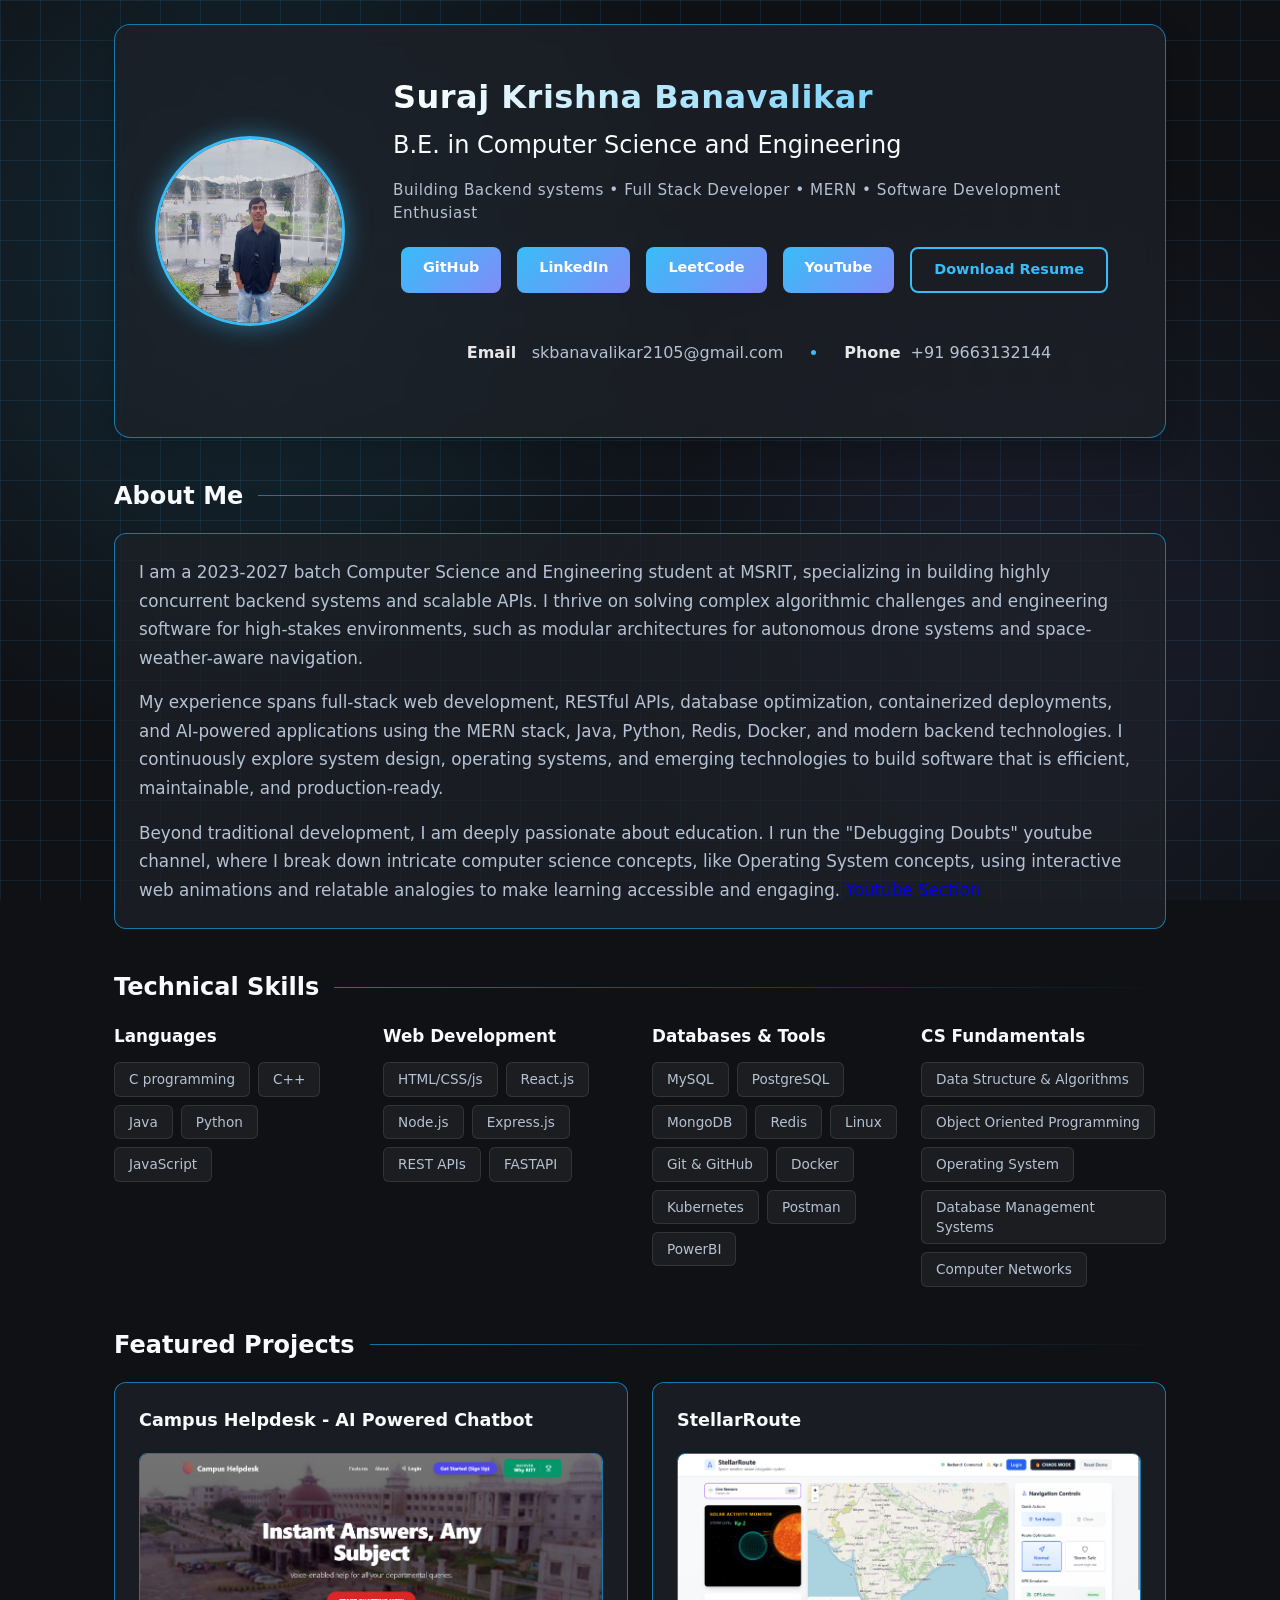
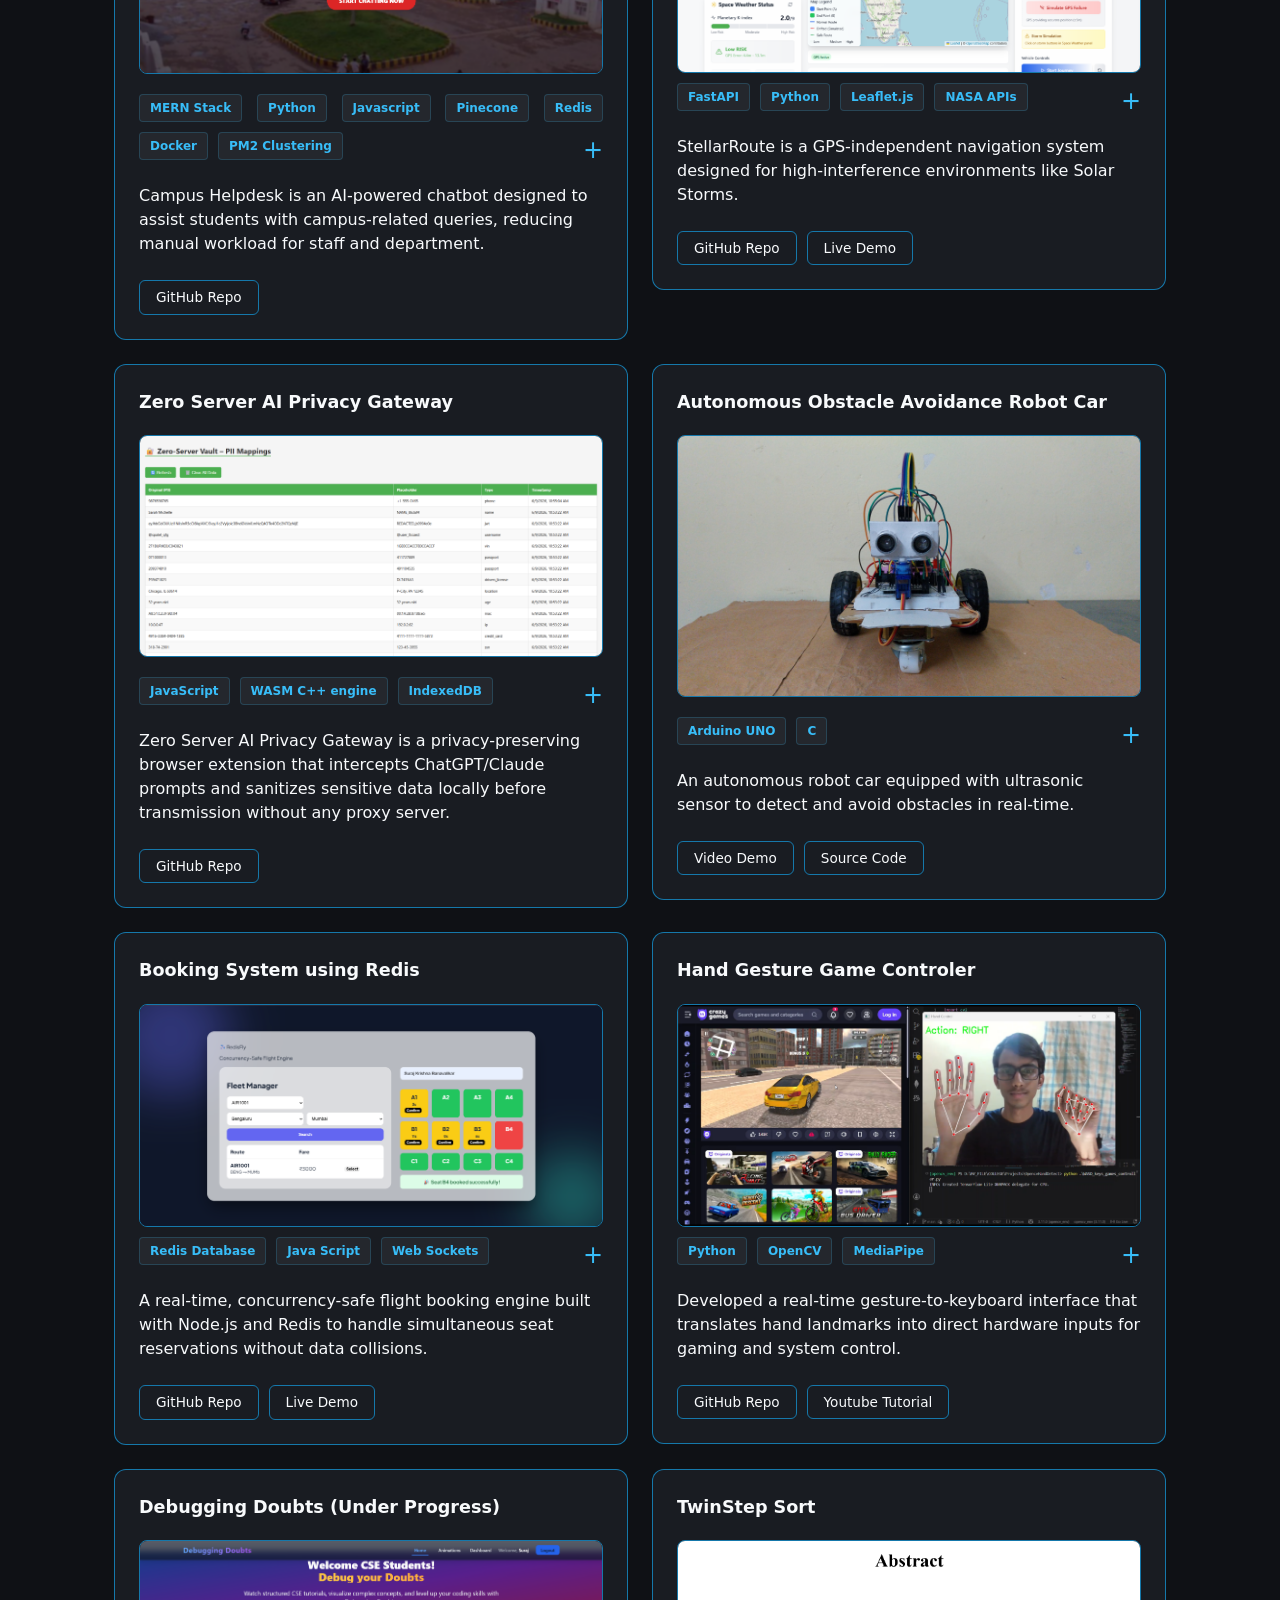
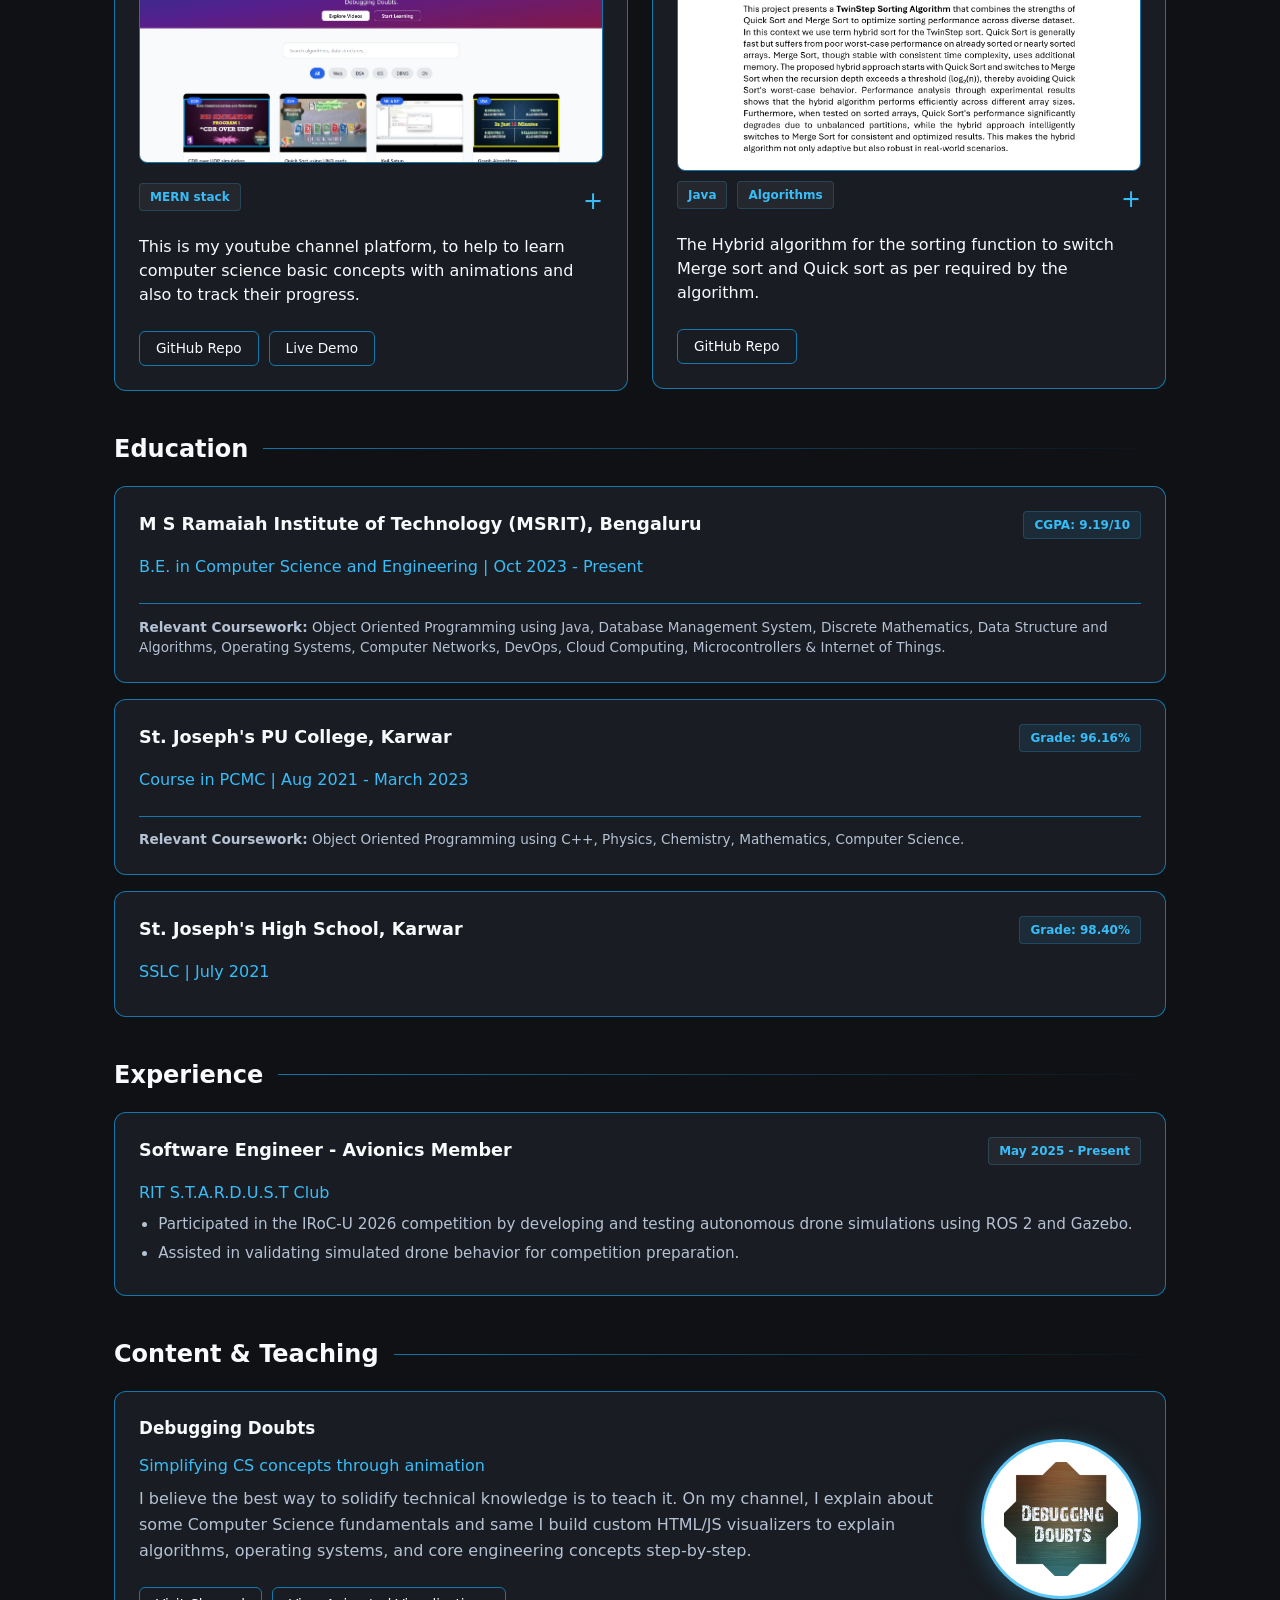
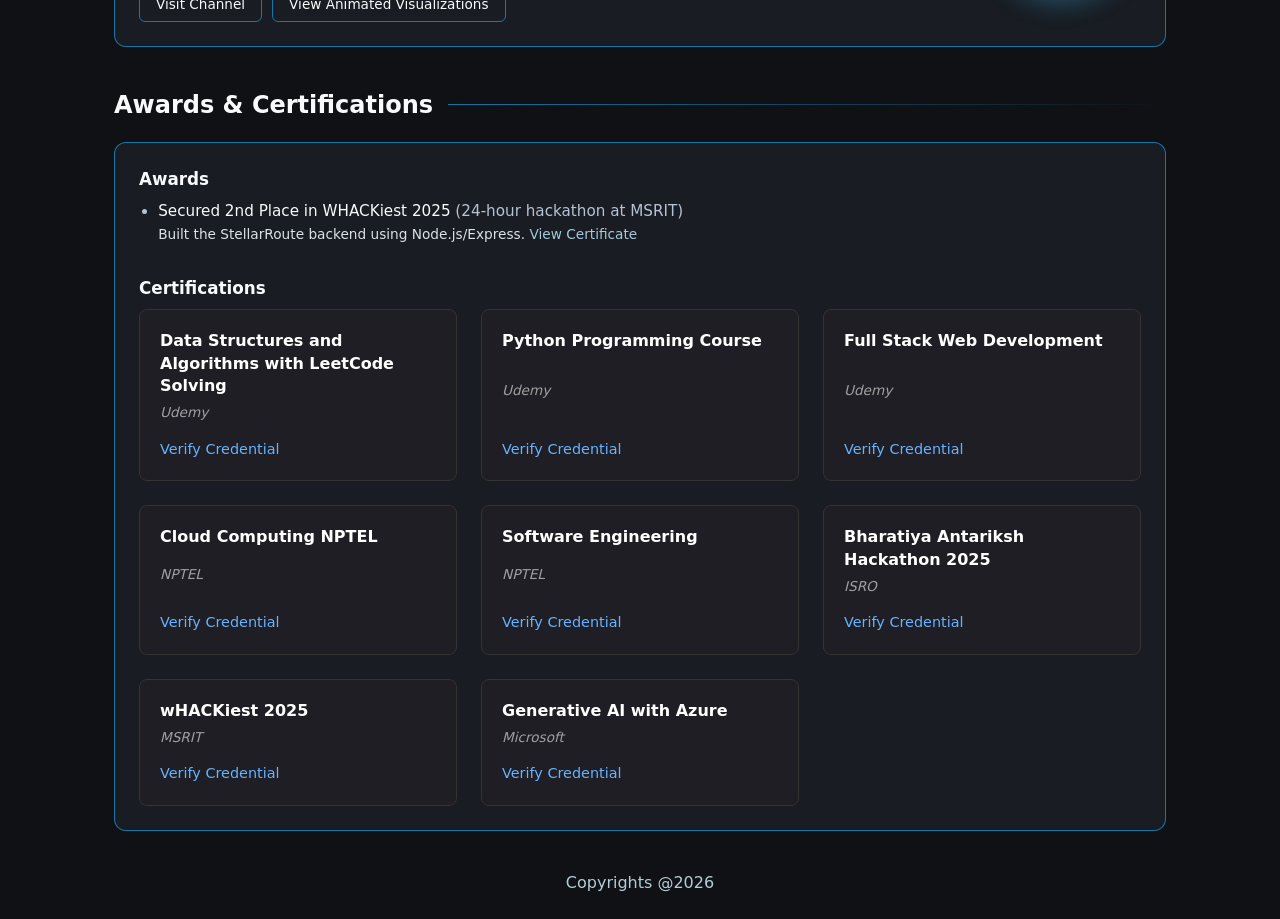
==== index.html @ ec9aad9f "updated links and resume" ====
<!DOCTYPE html>
<html lang="en">

<head>
    <meta charset="UTF-8">
    <meta name="viewport" content="width=device-width, initial-scale=1.0">
    <title> Suraj Krishna Banavalikar </title>

    <meta name="description"
        content="Portfolio of Suraj Krishna Banavalikar, a Full Stack Developer and CSE student specializing in backend systems, AI tools, and algorithmic challenges.">
    <meta name="author" content="Suraj Krishna Banavalikar">

    <meta property="og:type" content="website">
    <meta property="og:url" content="https://surajkb2005.github.io/Resume/">
    <meta property="og:title" content="Suraj Krishna Banavalikar | Software Engineer">
    <meta property="og:description"
        content="Building highly concurrent backend systems, AI-powered tools, and exploring space technology. Check out my projects.">
    <meta property="og:image" content="./public/assets/images/Profile.jpg">

    <meta property="twitter:card" content="summary_large_image">
    <meta property="twitter:title" content="Suraj K. Banavalikar | Software Engineer">
    <meta property="twitter:description"
        content="Building highly concurrent backend systems, AI-powered tools, and exploring space technology. Check out my projects.">
    <meta property="twitter:image" content="./public/assets/images/Profile.jpg">

    <link rel="stylesheet" href="./public/style.css">
</head>

<body>
    <header class="hero">
        <div class="hero-content">
            <div class="profile-container">
                <img src="./public/assets/images/Profile.jpg" alt="Profile Photo" class="profile-pic">
            </div>
            <div class="hero-text">
                <h1>Suraj Krishna Banavalikar</h1>
                <h2>B.E. in Computer Science and Engineering</h2>
                <p class="tagline">
                    Building Backend systems • Full Stack Developer • MERN • Software Development Enthusiast
                </p>
                <div class="social-links">
                    <a href="https://github.com/surajkb2005" target="_blank">GitHub</a>
                    <a href="https://linkedin.com/in/surajkb2005/" target="_blank">LinkedIn</a>
                    <a href="https://leetcode.com/u/surajkb2005/" target="_blank">LeetCode</a>
                    <a href="https://www.youtube.com/@DebuggingDoubts" target="_blank">YouTube</a>

                    <a href="./public/assets/Suraj_Krishna_Banavalikar_Resume.pdf"
                        download="Suraj_Krishna_Banavalikar_Resume.pdf"
                        style="background: transparent; border: 2px solid var(--accent-primary); color: var(--accent-primary);">
                        Download Resume
                    </a>
                </div>
                <br>
                <div class="contact-info">
                    <div class="contact-item">
                        <span class="contact-label">Email</span>
                        <a href="mailto:skbanavalikar2105@gmail.com">
                            skbanavalikar2105@gmail.com
                        </a>
                    </div>
                    <div class="contact-divider"></div>
                    <div class="contact-item">
                        <span class="contact-label">Phone</span>
                        <a href="tel:+919663132144">
                            +91 9663132144
                        </a>
                    </div>
                </div>
            </div>
        </div>
    </header>

    <main>
        <section class="about-section">
            <h3>About Me</h3>
            <div class="card" style="font-size: 1.05rem; color: var(--text-muted); line-height: 1.7;">
                <p style="margin-bottom: 1rem;">
                    I am a 2023-2027 batch Computer Science and Engineering student at MSRIT, specializing in building
                    highly concurrent backend systems and scalable APIs. I thrive on solving complex algorithmic
                    challenges and engineering software for high-stakes environments, such as modular architectures for
                    autonomous drone systems and space-weather-aware navigation.
                </p>
                <p style="margin-bottom: 1rem;">
                    My experience spans full-stack web development, RESTful APIs, database optimization, containerized
                    deployments, and AI-powered applications using the MERN stack, Java, Python, Redis, Docker, and
                    modern backend technologies. I continuously explore system design, operating systems, and emerging
                    technologies to build software that is efficient, maintainable, and production-ready.
                </p>
                <p>
                    Beyond traditional development, I am deeply passionate about education. I run the "Debugging Doubts"
                    youtube channel, where I break down intricate computer science concepts, like Operating System
                    concepts, using interactive web animations and relatable analogies to make learning accessible and
                    engaging.
                    <a href="#teaching-section-yt">Youtube Section</a>
                </p>
            </div>
        </section>
        <section class="skills-section">
            <h3>Technical Skills</h3>

            <div class="skills-grid">

                <div class="skill-category">
                    <h4>Languages</h4>
                    <div class="skill-group">
                        <span class="skill-box">C programming</span>
                        <span class="skill-box">C++</span>
                        <span class="skill-box">Java</span>
                        <span class="skill-box">Python</span>
                        <span class="skill-box">JavaScript</span>
                    </div>
                </div>

                <div class="skill-category">
                    <h4>Web Development</h4>
                    <div class="skill-group">
                        <span class="skill-box">HTML/CSS/js</span>
                        <span class="skill-box">React.js</span>
                        <span class="skill-box">Node.js</span>
                        <span class="skill-box">Express.js</span>
                        <span class="skill-box">REST APIs</span>
                        <span class="skill-box">FASTAPI</span>
                    </div>
                </div>

                <div class="skill-category">
                    <h4>Databases & Tools</h4>
                    <div class="skill-group">
                        <span class="skill-box">MySQL</span>
                        <span class="skill-box">PostgreSQL</span>
                        <span class="skill-box">MongoDB</span>
                        <span class="skill-box">Redis</span>
                        <span class="skill-box">Linux</span>
                        <span class="skill-box">Git & GitHub</span>
                        <span class="skill-box">Docker</span>
                        <span class="skill-box">Kubernetes</span>
                        <span class="skill-box">Postman</span>
                        <span class="skill-box">PowerBI</span>
                    </div>
                </div>

                <div class="skill-category">
                    <h4>CS Fundamentals</h4>
                    <div class="skill-group">
                        <span class="skill-box">Data Structure & Algorithms</span>
                        <span class="skill-box">Object Oriented Programming</span>
                        <span class="skill-box">Operating System</span>
                        <span class="skill-box">Database Management Systems</span>
                        <span class="skill-box">Computer Networks</span>
                    </div>
                </div>

            </div>
        </section>

        <section class="projects-section">
            <h3>Featured Projects</h3>

            <div class="card-grid">

                <article class="card project-card" onclick="toggleProject(this)">
                    <div class=" card-header">
                        <h4 class=" title">Campus Helpdesk - AI Powered Chatbot</h4>
                        <div class="image-slider">
                            <div class="slider-track">
                                <img src="./public/assets/images/Projects/CampusHelpdesk1.png"
                                    alt="Campus Helpdesk Project Screenshot 1">
                                <img src="./public/assets/images/Projects/CampusHelpdesk2.png"
                                    alt="Campus Helpdesk Project Screenshot 2">
                            </div>
                        </div>
                        <span class="badge">MERN Stack</span>
                        <span class="badge">Python</span>
                        <span class="badge">Javascript</span>
                        <span class="badge">Pinecone</span>
                        <span class="badge">Redis</span>
                        <span class="badge">Docker</span>
                        <span class="badge">PM2 Clustering</span>
                        <span class="expand-icon">+</span>
                    </div>
                    Campus Helpdesk is an AI-powered chatbot designed to assist students with campus-related queries,
                    reducing manual workload for staff and department.
                    <div class="project-details">
                        <ul class="bullet-list">
                            <li>Built an AI-powered query resolution system using vector search (Pinecone + hybrid BM25
                                re-ranking), reducing manual query handling by ~40% and improving response accuracy.
                            </li>
                            <li>Designed a distributed backend architecture using PM2 clustering (currently10 instances
                                or customizable instances) to enable horizontal scaling and load balancing across CPU
                                cores, supporting ~50-80 concurrent users with stable latency.</li>
                            <li>Optimized database performance using MongoDB connection pooling and multi-database
                                architecture, ensuring efficient handling of concurrent requests and reducing connection
                                overhead under load.</li>
                            <li>Built an asynchronous email queue system with batch processing (20 jobs/cycle) and retry
                                logic, decoupling email workflows from request handling to improve system responsiveness
                                under concurrency.
                            </li>
                            <li>Implemented rate limiting (up to 100 req/15 min per user) and API-level throttling to
                                prevent overload and ensure fair usage during peak traffic.
                            </li>
                        </ul>
                    </div>
                    <div class="card-actions">
                        <a href="./pages/campus_helpdesk.html" target="_blank" class="link-btn outline">
                            GitHub Repo</a>
                    </div>
                </article>

                <article class="card project-card" onclick="toggleProject(this)">
                    <div class="card-header">
                        <h4 class="title">StellarRoute</h4>
                        <div class="project-images">
                            <img src="./public/assets/images/Projects/StellarRoute.png"
                                alt="StellarRoute Project Screenshot">
                        </div>
                        <span class="badge">FastAPI</span>
                        <span class="badge">Python</span>
                        <span class="badge">Leaflet.js</span>
                        <span class="badge">NASA APIs</span>
                        <span class="expand-icon">+</span>
                    </div>
                    StellarRoute is a GPS-independent navigation system designed for high-interference environments like
                    Solar Storms.
                    <div class="project-details">
                        <ul class="bullet-list">
                            <li>Designed and implemented a GPS-denied navigation system using inertial navigation
                                (IMU-based dead reckoning).</li>
                            <li>Processed accelerometer and gyroscope data to estimate position in high-interference
                                environments, such as solar storms, to calculate position without satellite dependency.
                            </li>
                            <li>Integrated NASA's NOVA API for live kp index values and proposed future integration with
                                ISRO's Aditya-L1 real-time
                                telemetry.</li>
                        </ul>
                    </div>
                    <div class="card-actions">
                        <a href="https://github.com/varun99015/StellarRoute" target="_blank" class="link-btn outline">
                            GitHub Repo
                        </a>
                        <a href="https://stellar-route.me" target="_blank" class="link-btn outline">Live Demo</a>
                    </div>
                </article>

                <article class="card project-card" onclick="toggleProject(this)">
                    <div class="card-header">
                        <h4 class="title">Zero Server AI Privacy Gateway</h4>
                        <div class="image-slider">
                            <div class="slider-track">
                                <img src="./public/assets/images/Projects/ZeroServerAIPrivacyGateway1.png"
                                    alt="Zero Server AI Privacy Gateway Project Screenshot 1">
                                <img src="./public/assets/images/Projects/ZeroServerAIPrivacyGateway2.png"
                                    alt="Zero Server AI Privacy Gateway Project Screenshot 2">
                            </div>
                        </div>
                        <span class="badge">JavaScript</span>
                        <span class="badge">WASM C++ engine</span>
                        <span class="badge">IndexedDB</span>
                        <span class="expand-icon">+</span>
                    </div>
                    Zero Server AI Privacy Gateway is a privacy-preserving browser extension that intercepts
                    ChatGPT/Claude prompts and sanitizes sensitive data locally before transmission without any proxy
                    server.
                    <div class="project-details">
                        <ul class="bullet-list">
                            <li>Developed a privacy-preserving browser extension that intercepts ChatGPT/Claude prompts
                                and sanitizes sensitive data locally before transmission.</li>
                            <li>Built a multi-layer PII detection engine using C++ → WebAssembly, regex validation, and
                                heuristic analysis to detect 19+ categories of sensitive information.
                            </li>
                            <li>Implemented IndexedDB-based placeholder vault and automatic response restoration using
                                DOM MutationObserver, ensuring seamless user experience.</li>
                            <li>Achieved real-time processing with ~2.86 ms median latency and 92% detection accuracy
                                while maintaining a zero-server architecture.</li>
                        </ul>
                    </div>
                    <div class="card-actions">
                        <a href="https://github.com/varun99015/ZeroServerAIPrivacyGateway" target="_blank"
                            class="link-btn outline">
                            GitHub Repo
                        </a>
                    </div>
                </article>

                <article class="card project-card" onclick="toggleProject(this)">
                    <div class="card-header">
                        <h4 class="title">Autonomous Obstacle Avoidance Robot Car</h4>
                        <div class="image-slider">
                            <div class="slider-track">
                                <img src="./public/assets/images/Projects/ObstacleAvoidanceRobotCar1.jpg"
                                    alt="Autonomous Obstacle Avoidance Robot Car Project Screenshot 1">
                                <img src="./public/assets/images/Projects/ObstacleAvoidanceRobotCar2.jpg"
                                    alt="Autonomous Obstacle Avoidance Robot Car Project Screenshot 2">
                            </div>
                        </div>
                        <span class="badge">Arduino UNO</span>
                        <span class="badge">C</span>
                        <span class="expand-icon">+</span>
                    </div>
                    An autonomous robot car equipped with ultrasonic sensor to detect and avoid obstacles in real-time.
                    <div class="project-details">
                        <ul class="bullet-list">
                            <li>Built an embedded autonomous navigation system using real-time sensor feedback and
                                decision algorithms.</li>
                            <li>Implemented closed-loop control for obstacle avoidance with dynamic path planning
                                (turn, move, reverse).</li>
                            <li>Analyzed limitations such as sensor noise, drift, and scalability, proposing
                                system-level improvements.</li>
                        </ul>
                    </div>
                    <div class="card-actions">
                        <a href="https://drive.google.com/drive/folders/1vkENqxKg-1w8klSKToabaQNguUJXJGNH?usp=sharing"
                            target="_blank" class="link-btn outline">
                            Video Demo
                        </a>
                        <a href="https://github.com/surajkb2005/Obstacles_Avoidance_Land_Rover.git" target="_blank"
                            class="link-btn outline">
                            Source Code
                        </a>
                    </div>
                </article>

                <article class="card project-card" onclick="toggleProject(this)">
                    <div class=" card-header">
                        <h4 class=" title">Booking System using Redis</h4>
                        <div class="project-images">
                            <img src="./public/assets/images/Projects/BookingSystemUsingRedis.png"
                                alt="Booking System Project Screenshot">
                        </div>
                        <span class="badge">Redis Database</span>
                        <span class="badge">Java Script</span>
                        <span class="badge">Web Sockets</span>
                        <span class="expand-icon">+</span>
                    </div>
                    A real-time, concurrency-safe flight booking engine built with Node.js and Redis to handle
                    simultaneous seat reservations without data collisions.
                    <div class="project-details">
                        <ul class="bullet-list">
                            <li>Engineered distributed locking using Redis (SET NX EX) to solve race conditions and
                                guarantee 100% transaction safety for concurrent users.</li>
                            <li>Architected an event-driven WebSocket server for instant, bi-directional UI
                                synchronization, completely eliminating inefficient HTTP polling.</li>
                            <li>Optimized database performance by batching bulk Redis queries (e.g., MGET), successfully
                                mitigating N+1 bottlenecks and minimizing network requests.</li>
                        </ul>
                    </div>
                    <div class="card-actions">
                        <a href="https://github.com/surajkb2005/Booking_System_Using_Redis" target="_blank"
                            class="link-btn outline">
                            GitHub Repo
                        </a>
                        <a href="https://booking-system-using-redis.onrender.com/" target="_blank"
                            class="link-btn outline">Live Demo</a>
                    </div>
                </article>

                <article class="card project-card" onclick="toggleProject(this)">
                    <div class=" card-header">
                        <h4 class=" title">Hand Gesture Game Controler</h4>
                        <div class="project-images">
                            <img src="./public/assets/images/Projects/OpenCVCarGame.png"
                                alt="OpenCV Game Controller Project Screenshot">
                        </div>
                        <span class="badge">Python</span>
                        <span class="badge">OpenCV</span>
                        <span class="badge">MediaPipe</span>
                        <span class="expand-icon">+</span>
                    </div>
                    Developed a real-time gesture-to-keyboard interface that translates hand landmarks into direct
                    hardware inputs for gaming and system control.
                    <div class="project-details">
                        <ul class="bullet-list">
                            <li>Engineered a multi-hand logic engine to map complex gestures to concurrent keyboard
                                actions, such as simultaneous steering and acceleration.</li>
                            <li>Implemented low-level Win32 API calls to bypass standard OS input limitations, ensuring
                                compatibility with high-performance, full-screen applications.</li>
                            <li>Integrated MediaPipe Hands to track 21 3D landmarks, enabling high-precision detection
                                of hand states (Open/Closed/Mid) with minimal latency.</li>
                            <li>Made a tutorial for others, on my youtube channel.</li>
                        </ul>
                    </div>
                    <div class="card-actions">
                        <a href="https://github.com/surajkb2005/OpencvHandDetectForGame.git" target="_blank"
                            class="link-btn outline">
                            GitHub Repo
                        </a>
                        <a href="https://youtu.be/HopyiMhyfKg?si=4lxsYc1OgXXSm3fp&t=26" target="_blank"
                            class="link-btn outline">Youtube Tutorial</a>
                    </div>
                </article>

                <article class="card project-card" onclick="toggleProject(this)">
                    <div class="card-header">
                        <h4 class="title">Debugging Doubts (Under Progress)</h4>
                        <div class="image-slider">
                            <div class="slider-track">
                                <img src="./public/assets/images/Projects/DebuggingDoubts1.png"
                                    alt="Debugging Doubts Project Screenshot 1">
                                <img src="./public/assets/images/Projects/DebuggingDoubts2.png"
                                    alt="Debugging Doubts Project Screenshot 2">
                            </div>
                        </div>
                        <span class="badge">MERN stack</span>
                        <span class="expand-icon">+</span>
                    </div>
                    This is my youtube channel platform, to help to learn computer science basic concepts with
                    animations and also to track their progress.
                    <div class="project-details">
                        <ul class="bullet-list">
                            <li>Created a youtube based video platform for tracking progress of students</li>
                            <li>Uploaded the HTML, CSS, Js based animations, refering textbook, on some useful concepts
                            </li>
                        </ul>
                    </div>
                    <div class="card-actions">
                        <a href="https://github.com/surajkb2005/DebuggingDoubts" target="_blank"
                            class="link-btn outline">GitHub Repo</a>
                        <a href="https://debuggingdoubts-1.onrender.com/" target="_blank" class="link-btn outline">
                            Live Demo</a>
                    </div>
                </article>

                <article class="card project-card" onclick="toggleProject(this)">
                    <div class="card-header">
                        <h4 class="title">TwinStep Sort</h4>
                        <div class="project-images">
                            <img src="./public/assets/images/Projects/TwinStepSort.png"
                                alt="Booking System Project Screenshot">
                        </div>
                        <span class="badge">Java</span>
                        <span class="badge">Algorithms</span>
                        <span class="expand-icon">+</span>
                    </div>
                    The Hybrid algorithm for the sorting function to switch Merge sort and Quick sort as per required by
                    the algorithm.
                    <div class="project-details">
                        <ul class="bullet-list">
                            <li>Created a hybrid sorting algorithm fusing the stability of Merge Sort with the speed of
                                Quick Sort.</li>
                            <li>Optimized performance using an adaptive switching mechanism based on dataset partition
                                size and pattern.</li>
                        </ul>
                    </div>
                    <div class="card-actions">
                        <a href="https://github.com/surajkb2005/TwinStep_Sort" target="_blank"
                            class="link-btn outline">GitHub Repo</a>
                    </div>
                </article>

            </div>
        </section>

        <!-- <section>
            <div style="text-align: center; margin-bottom: 2rem;">
                <a href="https://github.com/surajkb2005" target="_blank">
                    <img src="https://github-readme-stats.vercel.app/api?username=surajkb2005&show_icons=true&theme=tokyonight&hide_border=true&bg_color=0f1115"
                        alt="Suraj's GitHub Stats"
                        style="max-width: 100%; border-radius: 12px; border: 1px solid var(--border-color);">
                </a>
            </div>
        </section> -->

        <section class="education-section">
            <h3>Education</h3>
            <div class="timeline-item card">
                <div class="card-header">
                    <h4 class="title">M S Ramaiah Institute of Technology (MSRIT), Bengaluru</h4>
                    <span class="badge highlight"><b>CGPA: 9.19/10</b></span>
                </div>
                <h5 class="subtitle">B.E. in Computer Science and Engineering | Oct 2023 - Present</h5>
                <p class="coursework"><strong>Relevant Coursework:</strong> Object Oriented Programming using Java,
                    Database Management System, Discrete Mathematics,
                    Data Structure and Algorithms, Operating Systems, Computer Networks, DevOps, Cloud Computing,
                    Microcontrollers & Internet of Things.
                </p>
            </div>

            <div class="timeline-item card" style="margin-top: 1rem;">
                <div class="card-header">
                    <h4 class="title">St. Joseph's PU College, Karwar</h4>
                    <span class="badge highlight"><b>Grade: 96.16%</b></span>
                </div>
                <h5 class="subtitle">Course in PCMC | Aug 2021 - March 2023</h5>
                <p class="coursework"><strong>Relevant Coursework:</strong> Object Oriented Programming using C++,
                    Physics, Chemistry, Mathematics, Computer Science.
                </p>
            </div>

            <div class="timeline-item card" style="margin-top: 1rem;">
                <div class="card-header">
                    <h4 class="title">St. Joseph's High School, Karwar</h4>
                    <span class="badge highlight"><b>Grade: 98.40%</b></span>
                </div>
                <h5 class="subtitle">SSLC | July 2021</h5>
            </div>
        </section>

        <section class="experience-section">
            <h3>Experience</h3>
            <div class="timeline-item card">
                <div class="card-header">
                    <h4 class="title">Software Engineer - Avionics Member</h4>
                    <span class="badge">May 2025 - Present</span>
                </div>
                <h5 class="subtitle">RIT S.T.A.R.D.U.S.T Club</h5>
                <ul class="bullet-list">
                    <li>Participated in the IRoC-U 2026 competition by developing and testing autonomous drone
                        simulations using ROS 2 and Gazebo.</li>
                    <li>Assisted in validating simulated drone behavior for competition preparation.</li>
                </ul>
            </div>
        </section>

        <section class="teaching-section" id="teaching-section-yt">
            <h3>Content & Teaching</h3>

            <div class="card teaching-container">

                <div class="teaching-text">
                    <h4 class="title">Debugging Doubts</h4>
                    <p class="subtitle">Simplifying CS concepts through animation</p>

                    <p class="description">
                        I believe the best way to solidify technical knowledge is to teach it. On my channel, I explain
                        about some Computer Science fundamentals and same I build custom HTML/JS visualizers to explain
                        algorithms, operating systems, and core engineering concepts step-by-step.
                    </p>

                    <div class="teaching-btns">
                        <a href="https://www.youtube.com/@DebuggingDoubts" target="_blank"
                            class="link-btn outline">Visit Channel</a>
                        <a href="https://surajkb2005.github.io/TeachingWithAnimations/" target="_blank"
                            class="link-btn outline">View Animated Visualizations</a>
                    </div>
                </div>

                <div class="teaching">
                    <img src="./public/assets/images/youtube_logo.png" alt="Debugging Doubts Logo"
                        style="width: 100%; height: 100%; object-fit: contain;">
                </div>

            </div>
        </section>


        <section class="awards-section">
            <h3>Awards & Certifications</h3>

            <div class="card p-4">
                <div class="award-category">
                    <h4 class="title" style="margin-bottom: 0.5rem;">Awards</h4>
                    <ul class="bullet-list">
                        <li>
                            <strong>Secured 2nd Place in WHACKiest 2025</strong> (24-hour hackathon at MSRIT)
                            <br>
                            <span style="font-size: 0.9em; color: #d9e2e7;">
                                Built the StellarRoute backend using Node.js/Express.
                                <a href="./public/assets/images/wHACKiest2025.png" target="_blank"
                                    style="text-decoration:none; color: rgb(163, 201, 218);">View Certificate</a>
                            </span>
                        </li>
                    </ul>
                </div>

                <div class="cert-category" style="margin-top: 1.5rem;">
                    <h4 class="title" style="margin-bottom: 0.5rem;">Certifications</h4>

                    <ul class="cert-grid">
                        <li class="cert-card">
                            <strong>Data Structures and Algorithms with LeetCode Solving</strong>
                            <span class="cert-issuer">Udemy</span>
                            <a href="./public/assets/images/DSA_Certificate_udemy.jpg" target="_blank"
                                class="cert-link">Verify Credential
                            </a>
                        </li>

                        <li class="cert-card">
                            <strong>Python Programming Course</strong>
                            <span class="cert-issuer">Udemy</span>
                            <a href="./public/assets/images/Python_Certificate_udemy.jpg" target="_blank"
                                class="cert-link">Verify Credential
                            </a>
                        </li>

                        <li class="cert-card">
                            <strong>Full Stack Web Development</strong>
                            <span class="cert-issuer">Udemy</span>
                            <a href="./public/assets/images/Full_Stack_Web_Development_Udemy.jpg" target="_blank"
                                class="cert-link">Verify Credential
                            </a>
                        </li>

                        <li class="cert-card">
                            <strong>Cloud Computing NPTEL</strong>
                            <span class="cert-issuer">NPTEL</span>
                            <a href="./public/assets/images/Cloud_Computing_NPTEL.png" target="_blank"
                                class="cert-link">Verify
                                Credential
                            </a>
                        </li>

                        <li class="cert-card">
                            <strong>Software Engineering</strong>
                            <span class="cert-issuer">NPTEL</span>
                            <a href="./public/assets/images/Software_Engineering_NPTEL.png" target="_blank"
                                class="cert-link">Verify Credential
                            </a>
                        </li>

                        <li class="cert-card">
                            <strong>Bharatiya Antariksh Hackathon 2025</strong>
                            <span class="cert-issuer">ISRO</span>
                            <a href="./public/assets/images/BAH2025.png" target="_blank" class="cert-link">Verify
                                Credential
                            </a>
                        </li>

                        <li class="cert-card">
                            <strong>wHACKiest 2025</strong>
                            <span class="cert-issuer">MSRIT</span>
                            <a href="./public/assets/images/wHACKiest2025.png" target="_blank" class="cert-link">Verify
                                Credential
                            </a>
                        </li>

                        <li class="cert-card">
                            <strong>Generative AI with Azure</strong>
                            <span class="cert-issuer">Microsoft</span>
                            <a href="./public/assets/images/Microsoft.png" target="_blank" class="cert-link">Verify
                                Credential
                            </a>
                        </li>

                    </ul>
                </div>

            </div>
        </section>
        <center style="color: rgb(179, 205, 214);">Copyrights @2026</center>
    </main>
    <script src="./public/script.js"> </script>
</body>

</html>
---- public/style.css ----
/* --- COMPACT & RICH TECH THEME --- */
:root {
    --bg-dark: #0f1115; 
    --bg-card: rgba(30, 33, 40, 0.7); 
    --text-main: #f8fafc;
    --text-muted: #b5c2d4;
    --accent-primary: #38bdf8; 
    --border-color: rgba(20, 151, 216, 0.75);
}

* { box-sizing: border-box; margin: 0; padding: 0; }

body {
    font-family: 'Segoe UI', system-ui, sans-serif;
    line-height: 1.5;
    color: var(--text-main);
    background-color: var(--bg-dark);    
    background-attachment: fixed;
    background-image: 
        linear-gradient(rgba(56,189,248,0.1) 1px, transparent 1px),
        linear-gradient(90deg, rgba(56,189,248,0.1) 1px, transparent 1px),
        radial-gradient(circle at 20% 30%, rgba(56,189,248,0.15), transparent 40%),
        radial-gradient(circle at 80% 70%, rgba(129,140,248,0.1), transparent 40%);
    background-size: 40px 40px, 40px 40px, auto, auto;
    
    padding: 1.5rem; /* Reduced padding */
    max-width: 1100px;
    margin: auto;
}

/* --- HERO SECTION --- */
.hero {
    margin-bottom: 2.5rem;
    padding: 3rem 2.5rem;
    background: var(--bg-card);
    border-radius: 16px;
    border: 1px solid var(--border-color);
    backdrop-filter: blur(10px);
    box-shadow: 0 10px 30px rgba(0, 0, 0, 0.2);
    overflow: hidden;
    position: relative;
}

.hero-content {
    display: flex;
    flex-direction: column;
    align-items: center;
    text-align: center;
    gap: 1.5rem;
}

.hero-text {
    width: 100%;
}

/* --- HERO ENTRANCE ANIMATIONS --- */
.hero-content .profile-container {
    opacity: 0;
    animation: fadeInLeft 0.8s ease 0.1s forwards;
}

.hero-text > * {
    opacity: 0;
    animation: fadeInUp 0.7s ease forwards;
}

.hero-text h1 { animation-delay: 0.2s; }
.hero-text h2 { animation-delay: 0.35s; }
.hero-text .tagline { animation-delay: 0.5s; }
.hero-text .contact-info { animation-delay: 0.65s; }
.hero-text .social-links { animation-delay: 0.8s; }

@keyframes fadeInUp {
    from { opacity: 0; transform: translateY(18px); }
    to   { opacity: 1; transform: translateY(0); }
}

@keyframes fadeInLeft {
    from { opacity: 0; transform: translateX(-25px); }
    to   { opacity: 1; transform: translateX(0); }
}

/* --- ANIMATED GRADIENT NAME --- */
.hero-text h1 {
    background: linear-gradient(90deg, #fff, var(--accent-primary), #818cf8, #fff);
    background-size: 300% auto;
    -webkit-background-clip: text;
    background-clip: text;
    color: transparent;
    animation: fadeInUp 0.7s ease forwards, shimmer 6s linear infinite;
    animation-delay: 0.2s, 1.5s;
    margin-bottom: 0.4rem;
    letter-spacing: 0.5px;
}

@keyframes shimmer {
    0%   { background-position: 0% center; }
    100% { background-position: 300% center; }
}

/* --- TEXT RHYTHM --- */
.hero-text h2 {
    font-weight: 500;
    margin-bottom: 0.9rem;
}

.hero-text .tagline {
    margin-bottom: 1.4rem;
}

.hero-text .contact-info {
    margin-bottom: 1.5rem;
}

/* --- BUTTON SHINE ON HOVER --- */
.social-links a {
    position: relative;
    overflow: hidden;
}

.social-links a::before {
    content: "";
    position: absolute;
    top: 0;
    left: -75%;
    width: 50%;
    height: 100%;
    background: linear-gradient(120deg, transparent, rgba(255,255,255,0.4), transparent);
    transform: skewX(-20deg);
    transition: left 0.6s ease;
}

.social-links a:hover::before {
    left: 130%;
}

.profile-container {
    display: flex;
    justify-content: center;
    flex-shrink: 0;
}

.profile-pic {
    width: 150px;
    height: 150px;
    border-radius: 50%;
    object-fit: cover;
    border: 3px solid var(--accent-primary);
    box-shadow: 0 0 25px rgba(56, 189, 248, 0.5);
    animation: pulseGlow 2.5s infinite, floaty 4s ease-in-out infinite;
    transition: transform 0.3s ease;
}

@keyframes floaty {
    0%, 100% { transform: translateY(0); }
    50% { transform: translateY(-8px); }
}

.profile-pic:hover {
    transform: scale(1.05);
}

/* Desktop: side-by-side split layout */
@media (min-width: 800px) {
    .hero-content {
        flex-direction: row;
        align-items: center;
        text-align: left;
        gap: 3rem;
    }

    .profile-pic {
        width: 190px;
        height: 190px;
    }

    .hero-text h2 {
        margin-bottom: 1rem;
    }

    .contact-info {
        justify-content: flex-start;
    }

    .social-links {
        justify-content: flex-start;
        display: flex;
    }
}

.tagline {
    color: var(--text-muted);
    font-size: 0.95rem;
    margin-bottom: 1rem;
    letter-spacing: 0.5px;
}

/* Flexbox to put contact info in a tighter row */
.contact-info{
    display:flex;
    justify-content:center;
    align-items:center;
    gap:28px;
    margin-top:24px;
    flex-wrap:wrap;
}
.contact-item{
    display:flex;
    align-items:center;
    gap:10px;
}
.contact-label{
    color:#ffffff;
    font-weight:600;
    opacity:.9;
    min-width:55px;
}
.contact-item a{
    color:var(--text-muted);
    text-decoration:none;
    transition:.3s;
}
.contact-item a:hover{
    color:var(--accent-primary);
}
.contact-divider{
    width:5px;
    height:5px;
    border-radius:50%;
    background:var(--accent-primary);
}

.social-links a {
    display: inline-block;
    margin: 0 8px;
    padding: 10px 22px;
    color: white;
    background: linear-gradient(135deg, #38bdf8, #818cf8);
    border-radius: 8px;
    text-decoration: none;
    font-weight: 600;
    font-size: 0.9rem;
    transition: all 0.3s ease;
}

.social-links a:hover {
    transform: translateY(-3px) scale(1.05);
    box-shadow: 0 5px 20px rgba(56,189,248,0.5);
}

/* --- SECTIONS & TYPOGRAPHY --- */
section { margin-bottom: 2.5rem; } /* Reduced from 4rem to fix scrolling issue */

h3 {
    font-size: 1.5rem;
    margin-bottom: 1.2rem;
    color: var(--text-main);
    display: flex;
    align-items: center;
    gap: 15px;
}
h3::after {
    content: "";
    flex: 1;
    height: 1px;
    background: linear-gradient(to right, var(--border-color), transparent);
}

h4 { color: var(--text-main); margin-bottom: 0.8rem; font-size: 1.05rem; }
.subtitle { color: var(--accent-primary); font-weight: 500; margin-bottom: 0.5rem; font-size: 1rem;}

/* --- NEW: SKILLS GRID --- */
/* This prevents skills from stacking vertically and forces them side-by-side */
.skills-grid {
    display: grid;
    grid-template-columns: repeat(auto-fit, minmax(220px, 1fr));
    gap: 1.5rem;
}

.skill-group { display: flex; flex-wrap: wrap; gap: 8px; }

.skill-box {
    background: rgba(255, 255, 255, 0.05);
    color: var(--text-muted);
    border: 1px solid rgba(255, 255, 255, 0.1);
    padding: 6px 14px;
    border-radius: 6px;
    font-size: 0.85rem;
    transition: all 0.2s ease;
}
.skill-box:hover {
    background: var(--accent-primary);
    color: var(--bg-dark);
    border-color: var(--accent-primary);
}

/* --- CARDS & PROJECT GRID --- */
.card-grid {
    display: grid;
    grid-template-columns: repeat(auto-fit, minmax(500px, 1fr));
    gap: 1.5rem; 
    align-items: flex-start; 
}
/* .card-grid {
    column-count: 2;
    column-gap: 1.2rem;
} */

.card {
    background: var(--bg-card);
    padding: 1.5rem; 
    border-radius: 12px;
    border: 1px solid var(--border-color);
    transition: all 0.3s ease;
    
    /* Flexbox setup to make cards stretch and align inner content */
    display: flex;
    flex-direction: column;
    width: 100%;
}

.card:hover {
    transform: translateY(-3px);
    border-color: rgba(56, 189, 248, 0.4);
    box-shadow: 0 10px 25px rgba(0, 0, 0, 0.3);
}

.card-header { display: flex; justify-content: space-between; align-items: flex-start; margin-bottom: 1rem; gap: 10px; flex-wrap: wrap;}
.card-header h4 { margin: 0; font-size: 1.1rem; }

/* --- BADGES & LISTS --- */
.badge {
    background: rgba(255, 255, 255, 0.05);
    color: var(--accent-primary);
    padding: 4px 10px;
    border-radius: 4px;
    font-size: 0.75rem;
    font-weight: 600;
    border: 1px solid rgba(56, 189, 248, 0.2);
}
.badge.highlight { background: rgba(56, 189, 248, 0.1); }

.bullet-list { margin-left: 1.2rem; color: var(--text-muted); font-size: 0.95rem; }
.bullet-list li { margin-bottom: 0.4rem; }
.bullet-list strong { color: var(--text-main); font-weight: 500;}
.content p { color: var(--text-muted); margin-bottom: 0.8rem; font-size: 0.95rem;}
.coursework { color: var(--text-muted); font-size: 0.85rem; margin-top: 1rem; border-top: 1px solid var(--border-color); padding-top: 0.8rem;}

/* --- BUTTONS --- */
.card-actions { margin-top: auto; padding-top: 1.5rem; display: flex; gap: 10px;}
.link-btn.outline {
    background: transparent;
    color: var(--text-main);
    border: 1px solid var(--border-color);
    padding: 6px 16px;
    border-radius: 6px;
    text-decoration: none;
    font-size: 0.85rem;
    font-weight: 500;
    transition: all 0.2s ease;
}
.link-btn.outline:hover {
    background: var(--text-main);
    color: var(--bg-dark);
}

/* --- CERTIFICATIONS GRID --- */
.cert-grid {
    display: grid;
    grid-template-columns: repeat(3, 1fr);
    gap: 1.5rem; /* Space between the blocks */
    list-style: none;
    padding: 0;
    margin: 0;
}

.cert-card {
    background-color: #1e1e24; 
    border: 1px solid #333;
    border-radius: 8px;
    padding: 1.25rem;
    display: flex;
    flex-direction: column;
    justify-content: space-between;
    transition: transform 0.2s ease, box-shadow 0.2s ease;
}

.cert-card:hover {
    transform: translateY(-3px);
    box-shadow: 0 4px 12px rgba(0, 0, 0, 0.4); 
}

.cert-card strong {
    font-size: 1rem;
    color: #ffffff; 
    margin-bottom: 0.3rem;
    line-height: 1.4;
}

.cert-issuer {
    font-size: 0.85em;
    font-style: italic;
    color: #a0a0a0;
    margin-bottom: 1rem;
}

.cert-link {
    font-size: 0.9em;
    color: #66b3ff; 
    text-decoration: none;
    font-weight: 500;
    align-self: flex-start;
}

.cert-link:hover {
    text-decoration: underline;
}

.project-images {
    display: flex;
    margin-top: 10px;
}

.project-images img {
    width: 100%;
    height: 100%;
    object-fit: cover;
    border-radius: 8px;
    border: 1px solid var(--border-color);
    transition: all 0.3s ease;
    cursor: pointer;
}

.project-images img:hover {
    transform: scale(1.08);
    border-color: var(--accent-primary);
}

/* --- Mobile Responsiveness --- */
@media (max-width: 800px) {
    .cert-grid {
        grid-template-columns: 1fr; /* Changes back to 1 column on small screens */
    }
    .contact-info{
        flex-direction:column;
        gap:14px;
    }
    .contact-divider{
        display:none;
    }
    .contact-item{
        justify-content:center;
        width:100%;
        flex-wrap:wrap;
    }
}

 /*The class without active */
.project-details {
    max-height: 0;
    overflow: hidden;
    transition: all 0.4s ease;
    opacity: 0;
    transition: max-height 0.4s ease, opacity 0.3s ease;
}

/* find class with both .project-card class and .active class, later find subclass .project-details */
.project-card.active .project-details {
    max-height: 500px;
    opacity: 1;
    margin-top: 10px;
}

.expand-icon {
    margin-left: auto;
    font-size: 1.5rem;
    color: var(--accent-primary);
    cursor: pointer;
    transition: transform 0.3s;
}

.project-card.active .expand-icon {
    transform: rotate(45deg);
}

.project-card.active {
    border-color: var(--accent-primary);
    box-shadow: 0 0 20px rgba(56,189,248,0.2);
}

.project-card {
    cursor: pointer;
    break-inside: avoid;
}

.project-card:hover {
    transform: scale(1.02);
}

@media (max-width: 800px) {
    .card-grid {
        grid-template-columns: 1fr; /* Forces 1 column on smaller screens */
    }
}

/* --- PROJECT IMAGE SLIDER --- */
.image-slider {
    width: 100%;
    overflow: hidden; /* Hides the second image until it slides in */
    border-radius: 8px;
    border: 1px solid var(--border-color);
    margin-top: 10px;
    margin-bottom: 10px;
    transition: border-color 0.3s ease;
}

.image-slider:hover {
    border-color: var(--accent-primary);
}

.slider-track {
    display: flex;
    width: 200%; /* 2 images = 200% width */
    /* 8s total cycle: slides back and forth smoothly */
    animation: slideImages 6s infinite ease-in-out; 
}

/* Pause the sliding animation when the user hovers over the images */
.image-slider:hover .slider-track {
    animation-play-state: paused; 
}

.slider-track img {
    width: 50%; /* Each image takes exactly half of the 200% track (100% of the visible container) */
    flex-shrink: 0;
    object-fit: cover;
    transition: transform 0.3s ease;
    cursor: pointer;
}

.slider-track img:hover {
    transform: scale(1.08); /* Slight zoom on hover, contained within the slider */
}

/* Keyframes for sliding 2 images */
@keyframes slideImages {
    0%, 40% { 
        transform: translateX(0); /* Stay on Image 1 */
    }
    50%, 90% { 
        transform: translateX(-50%); /* Slide to Image 2 */
    }
    100% { 
        transform: translateX(0); /* Slide back to Image 1 */
    }
}

.teaching {
    width: 160px; /* Made the block bigger */
    height: 160px; 
    background: #ffffff; /* Solid white background */
    border-radius: 50%; /* Makes the white background a perfect circle */
    display: flex;
    align-items: center;
    justify-content: center; 
    border: 3px solid rgba(56, 189, 248, 0.8); /* Slightly thicker border to pop */
    box-shadow: 0 5px 25px rgba(56, 189, 248, 0.3); /* Stronger glow effect */
    flex-shrink: 0; /* Prevents the image from squishing on smaller screens */
    padding: 20px; /* Gives the logo some breathing room inside the white circle */
    transition: transform 0.3s ease;
}

.teaching:hover {
    transform: scale(1.05); /* Adds a subtle zoom effect when hovering over the logo */
}

/* Layout for the Teaching Section */
.teaching-container {
    display: flex;
    flex-direction: column-reverse; /* Image on top for mobile */
    align-items: center;
    gap: 2rem;
    text-align: center; /* Center text on mobile */
}

.teaching-text {
    flex: 1;
}

.teaching-text .description {
    color: var(--text-muted);
    margin-bottom: 1.5rem;
    line-height: 1.6;
}

.teaching-btns {
    display: flex;
    gap: 10px;
    flex-wrap: wrap;
    justify-content: center; /* Center buttons on mobile */
}

/* Desktop View (Screens wider than 800px) */
@media (min-width: 800px) {
    .teaching-container {
        flex-direction: row; /* Side-by-side */
        text-align: left;    /* Left align text */
        align-items: center;
    }

    .teaching-btns {
        justify-content: flex-start; /* Align buttons to left */
    }
    
    /* Ensure the text takes up the remaining space */
    .teaching-text {
        min-width: 300px;
    }
}
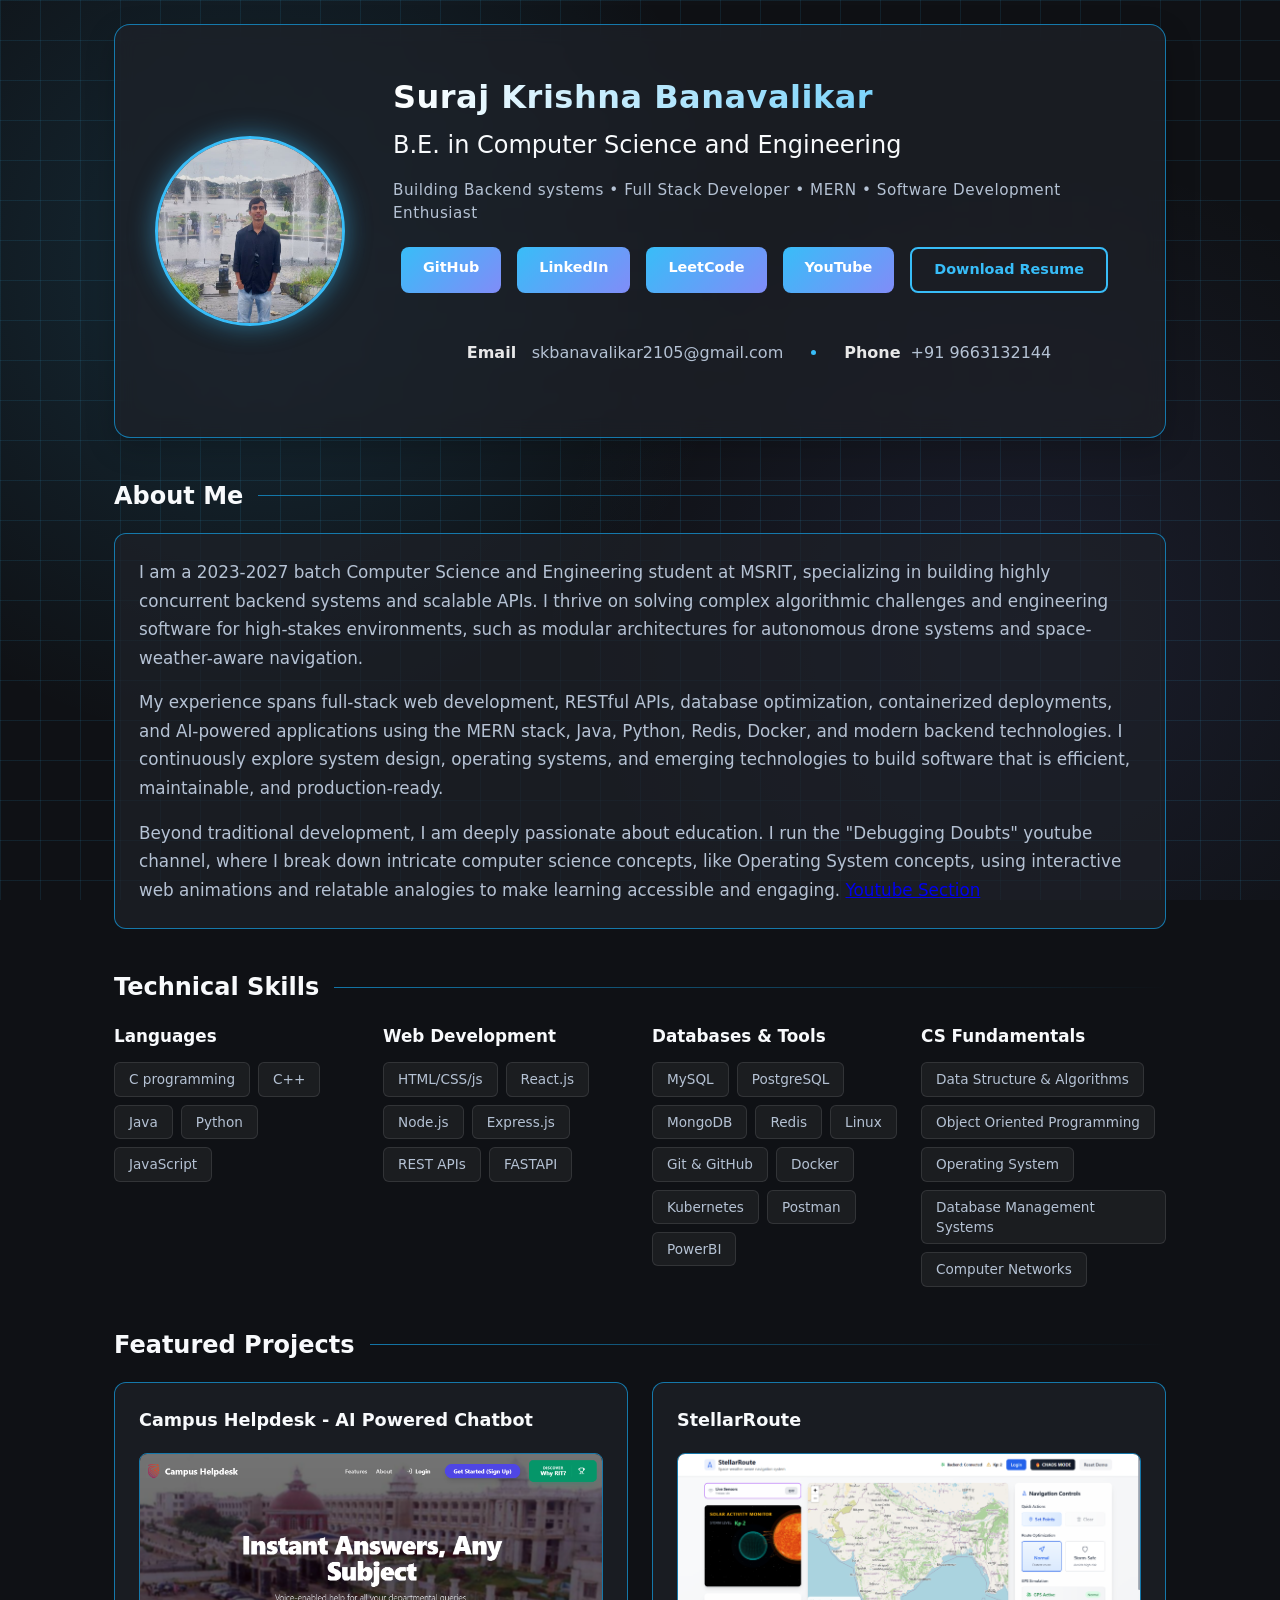
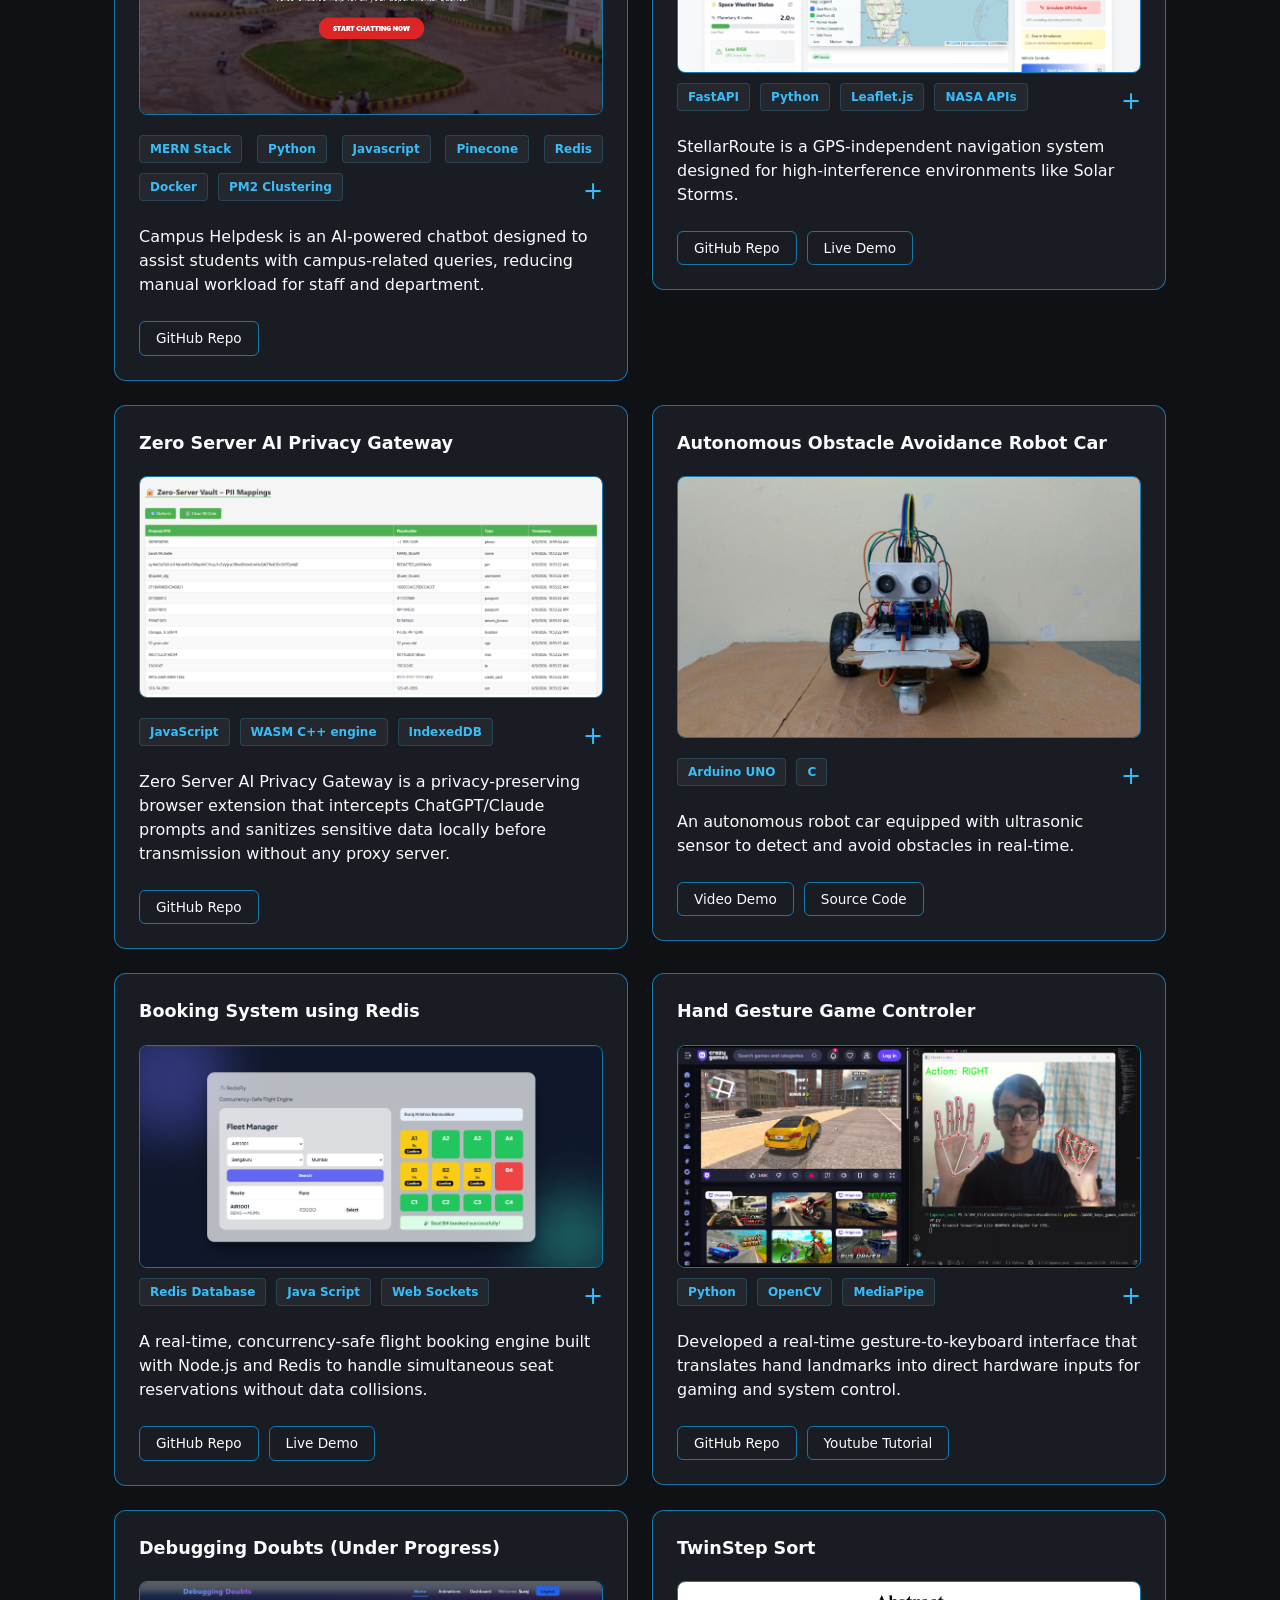
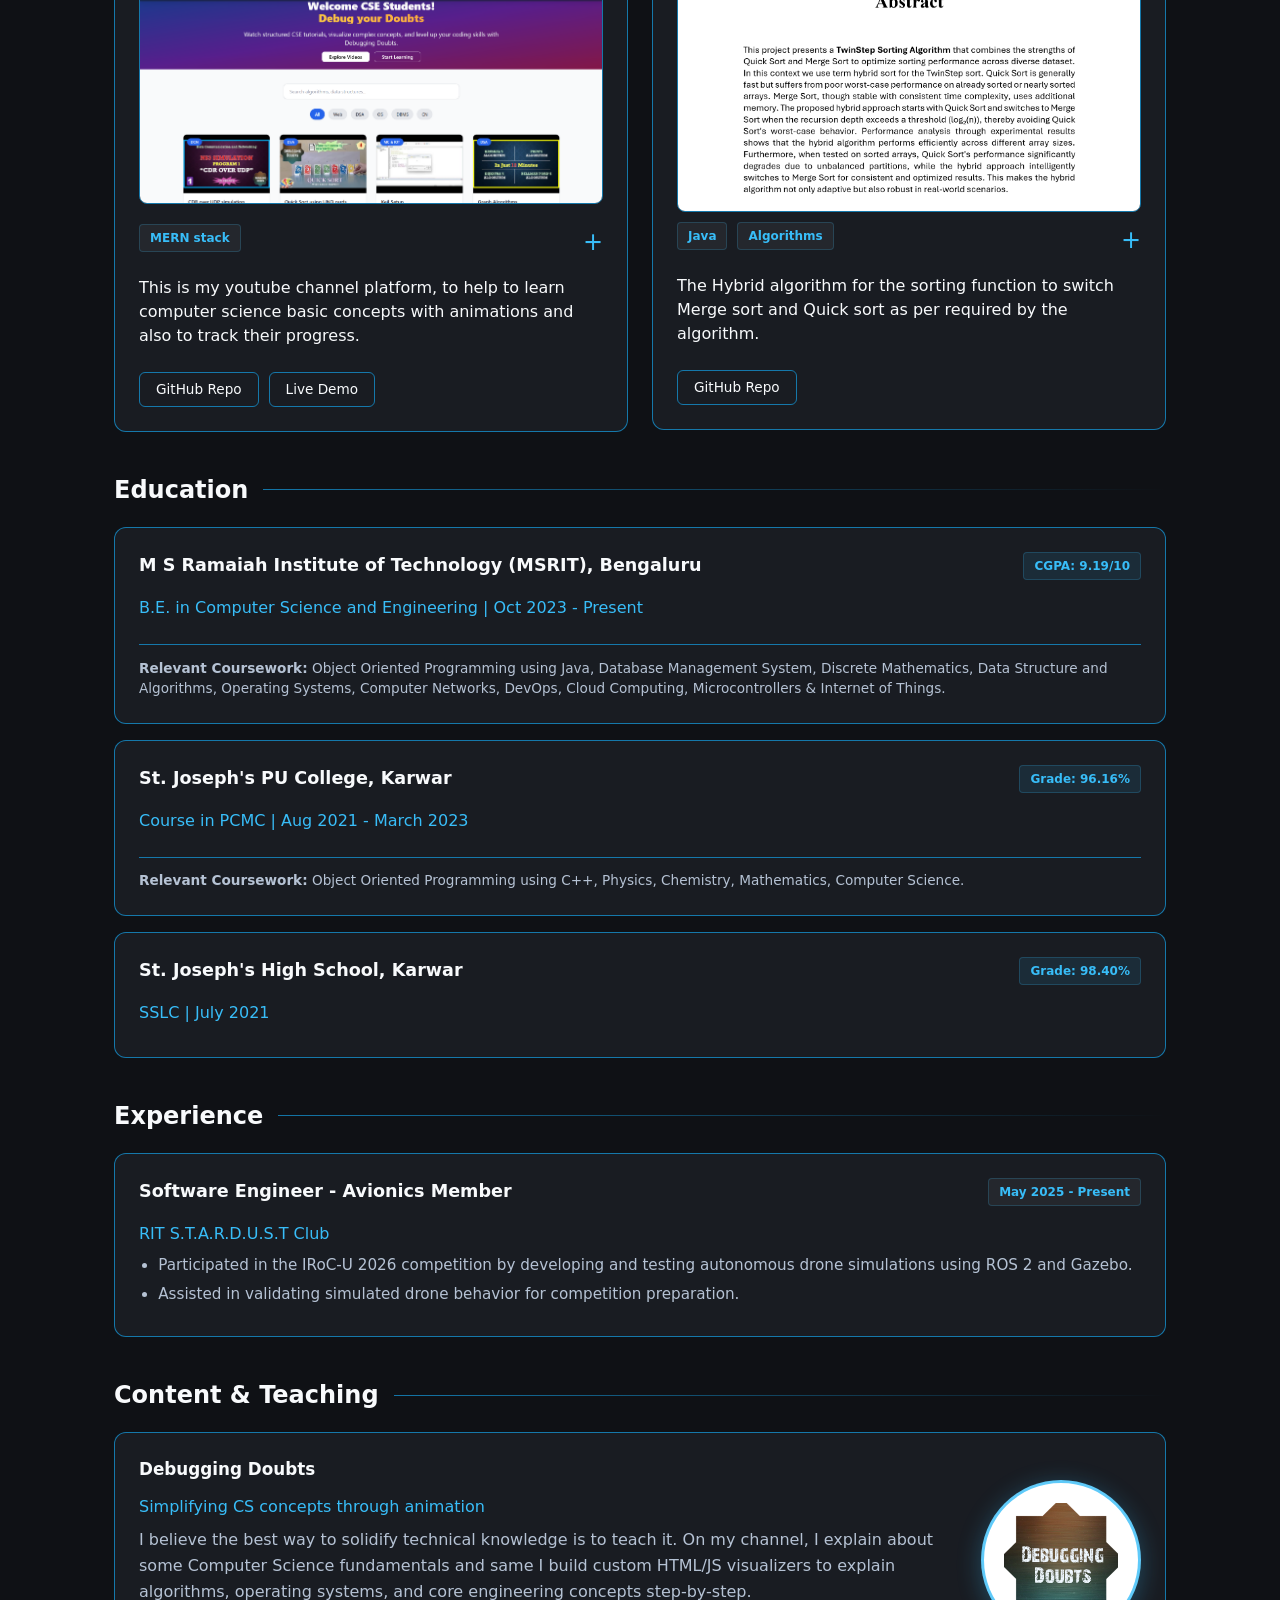
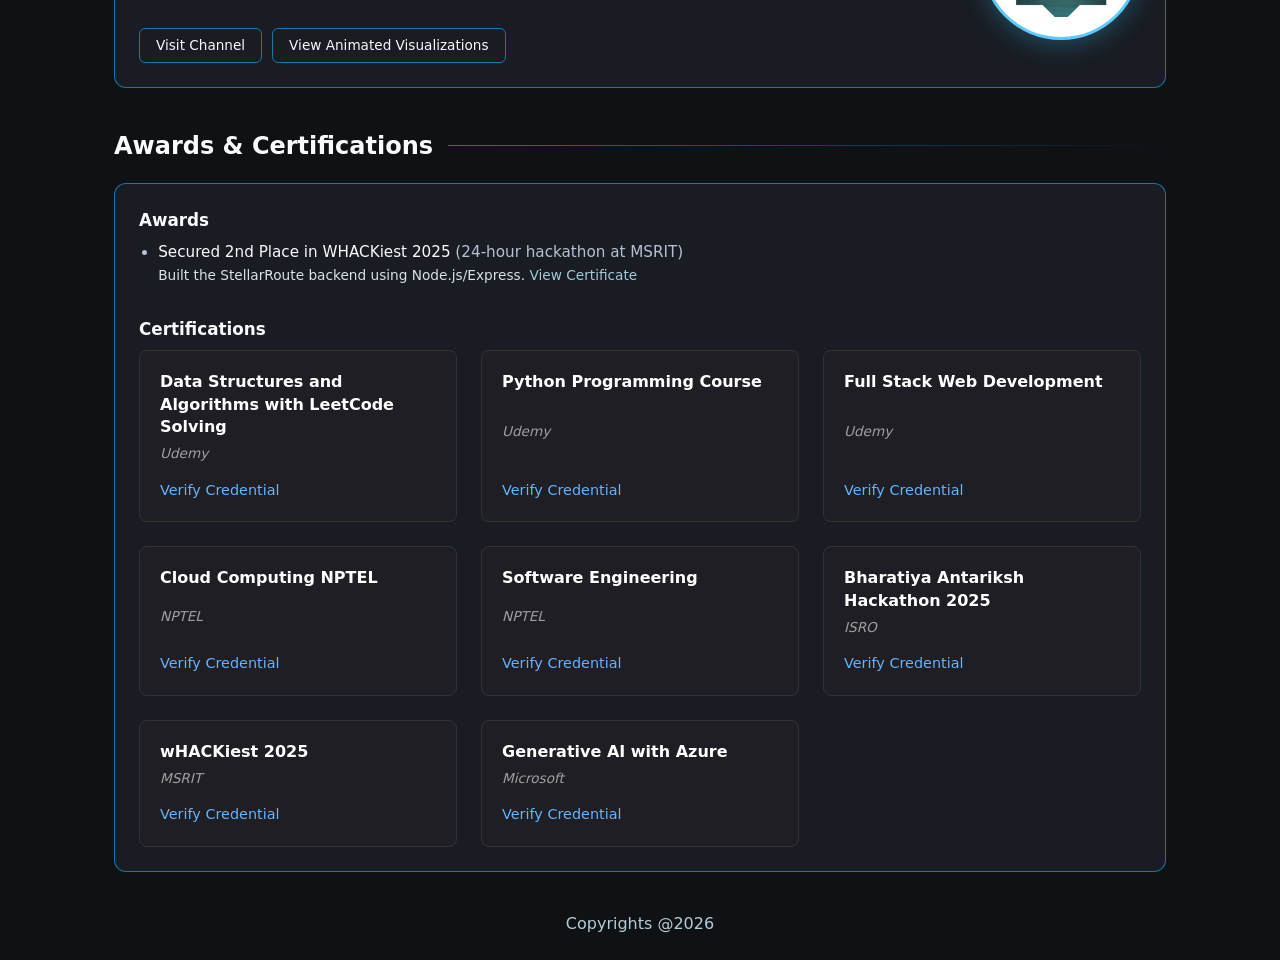
==== commit 0939ab05: "added the latest images for campus helpdesk" ====
--- a/index.html
+++ b/index.html
@@ -163,9 +163,9 @@
                         <h4 class=" title">Campus Helpdesk - AI Powered Chatbot</h4>
                         <div class="image-slider">
                             <div class="slider-track">
-                                <img src="./public/assets/images/Projects/CampusHelpdesk1.png"
+                                <img src="./public/assets/images/Projects/CampusHelpdesk/home.png"
                                     alt="Campus Helpdesk Project Screenshot 1">
-                                <img src="./public/assets/images/Projects/CampusHelpdesk2.png"
+                                <img src="./public/assets/images/Projects/CampusHelpdesk/general.png"
                                     alt="Campus Helpdesk Project Screenshot 2">
                             </div>
                         </div>
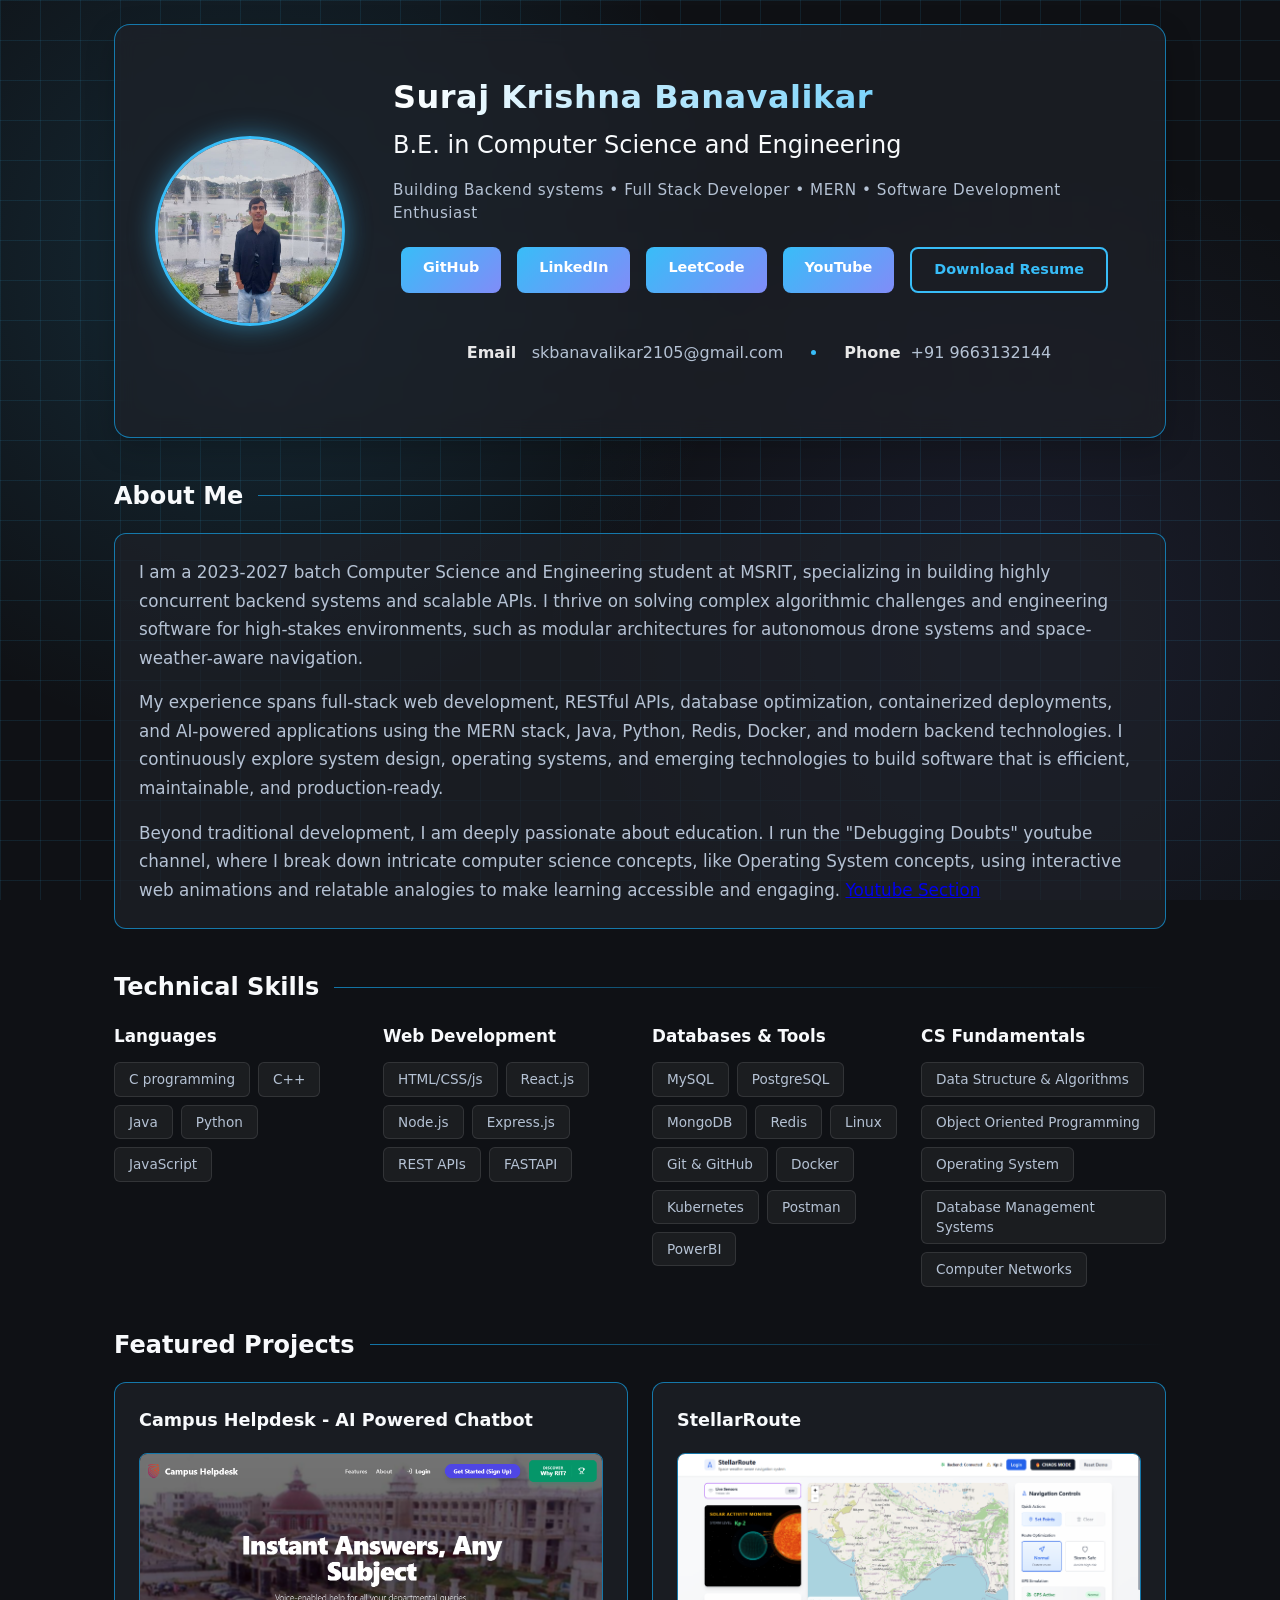
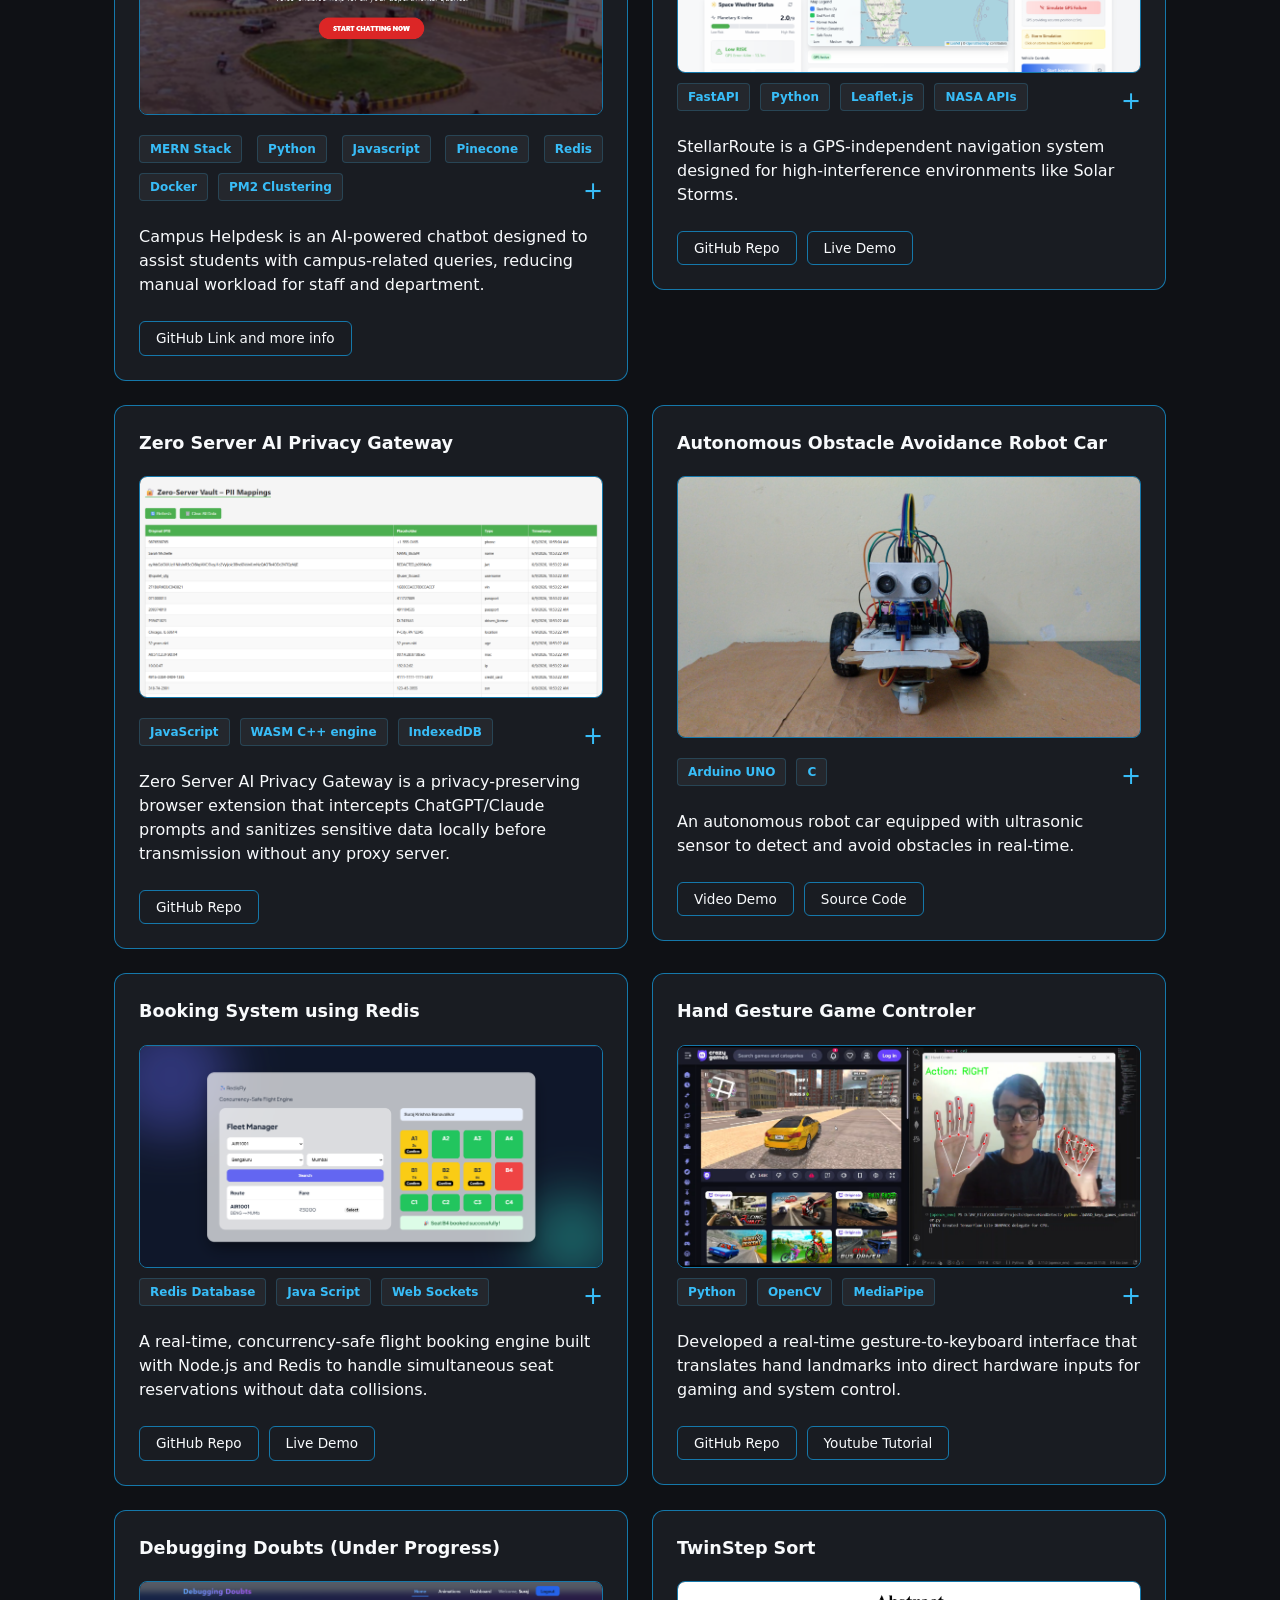
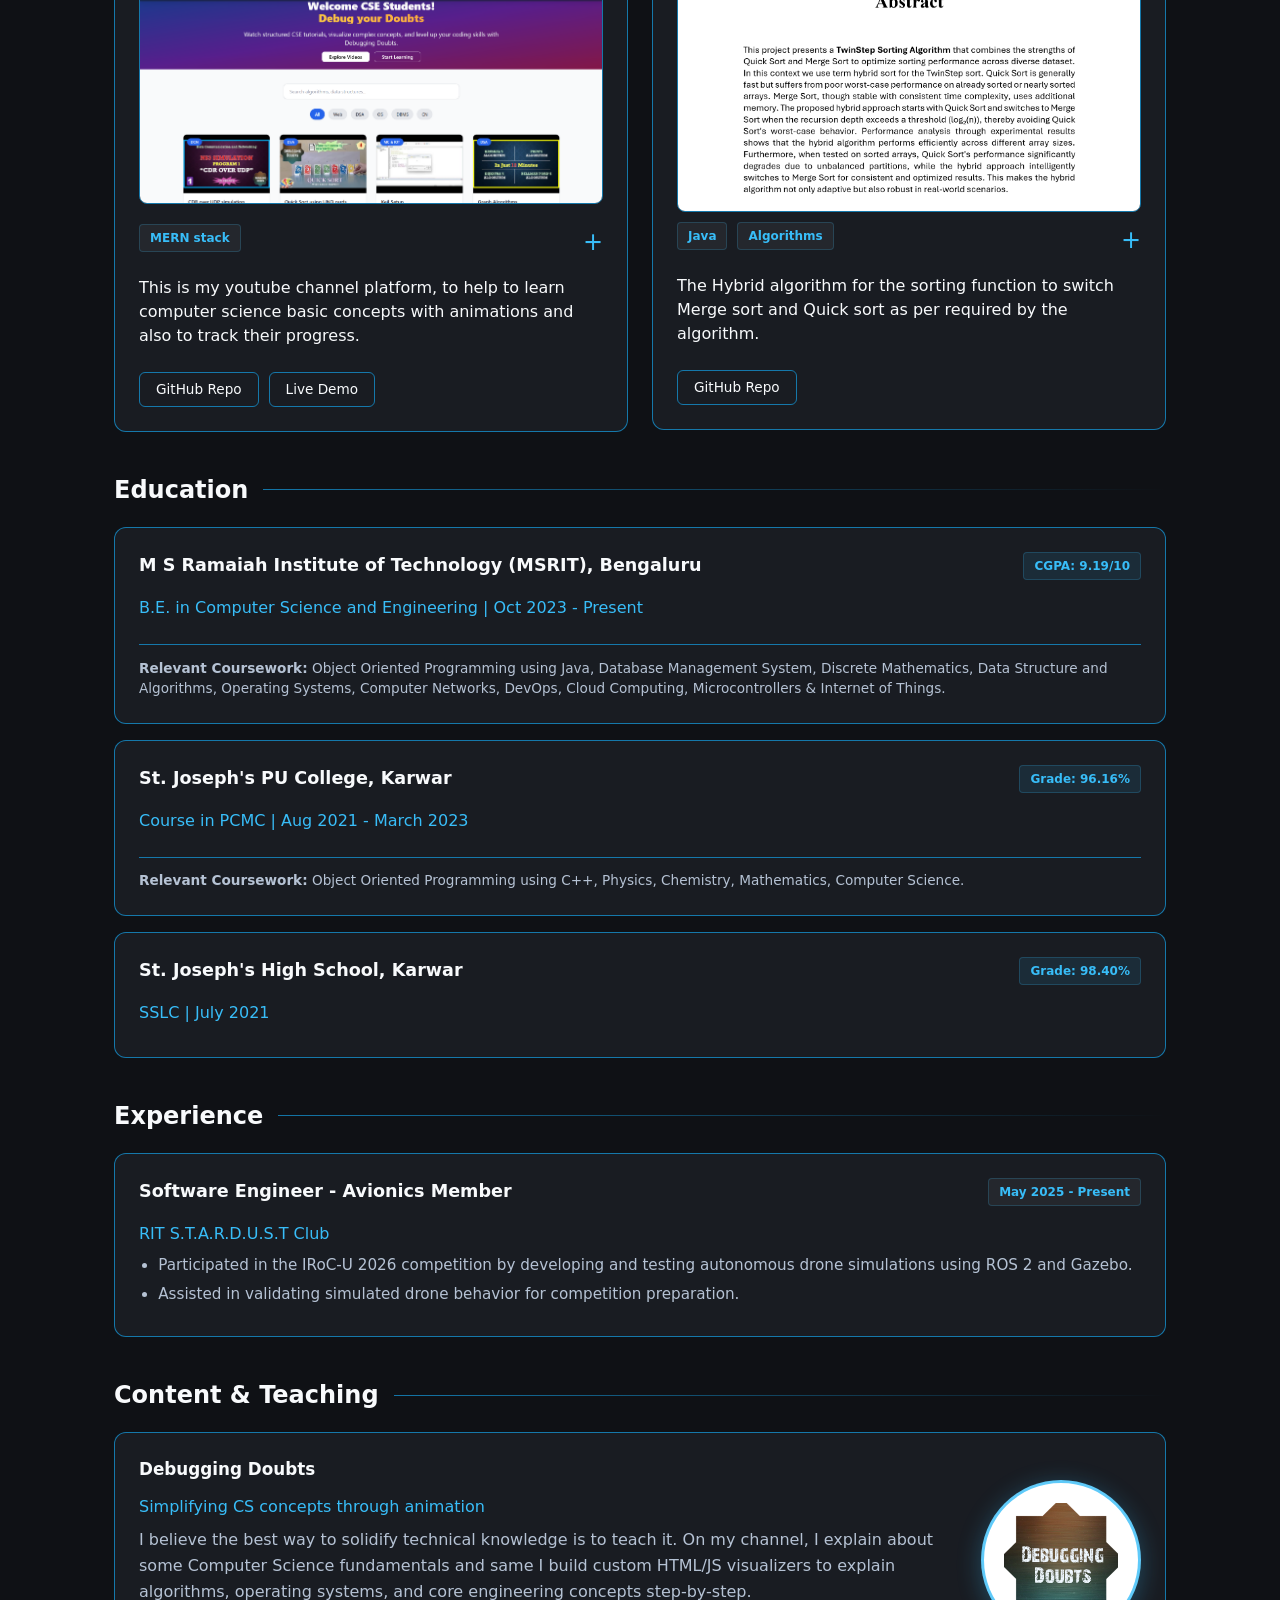
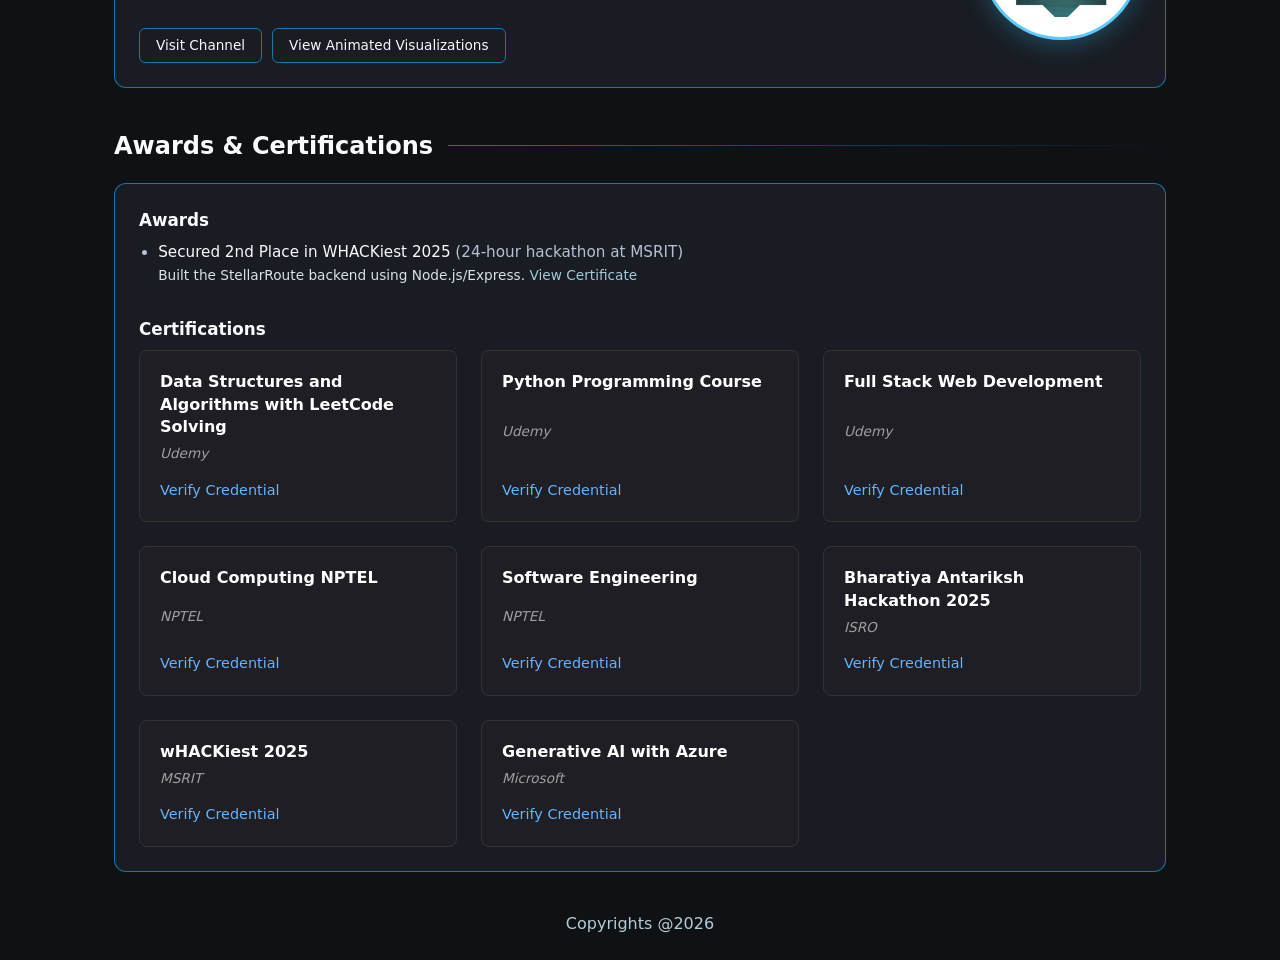
==== commit c02a363e: "Updating the Dynamic links" ====
--- a/index.html
+++ b/index.html
@@ -202,7 +202,7 @@
                     </div>
                     <div class="card-actions">
                         <a href="./pages/campus_helpdesk.html" target="_blank" class="link-btn outline">
-                            GitHub Repo</a>
+                            GitHub Link and more info</a>
                     </div>
                 </article>
 
@@ -237,7 +237,7 @@
                         <a href="https://github.com/varun99015/StellarRoute" target="_blank" class="link-btn outline">
                             GitHub Repo
                         </a>
-                        <a href="https://stellar-route.me" target="_blank" class="link-btn outline">Live Demo</a>
+                        <a href="./pages/stellarroute.html" target="_blank" class="link-btn outline"> Live Demo </a>
                     </div>
                 </article>
 
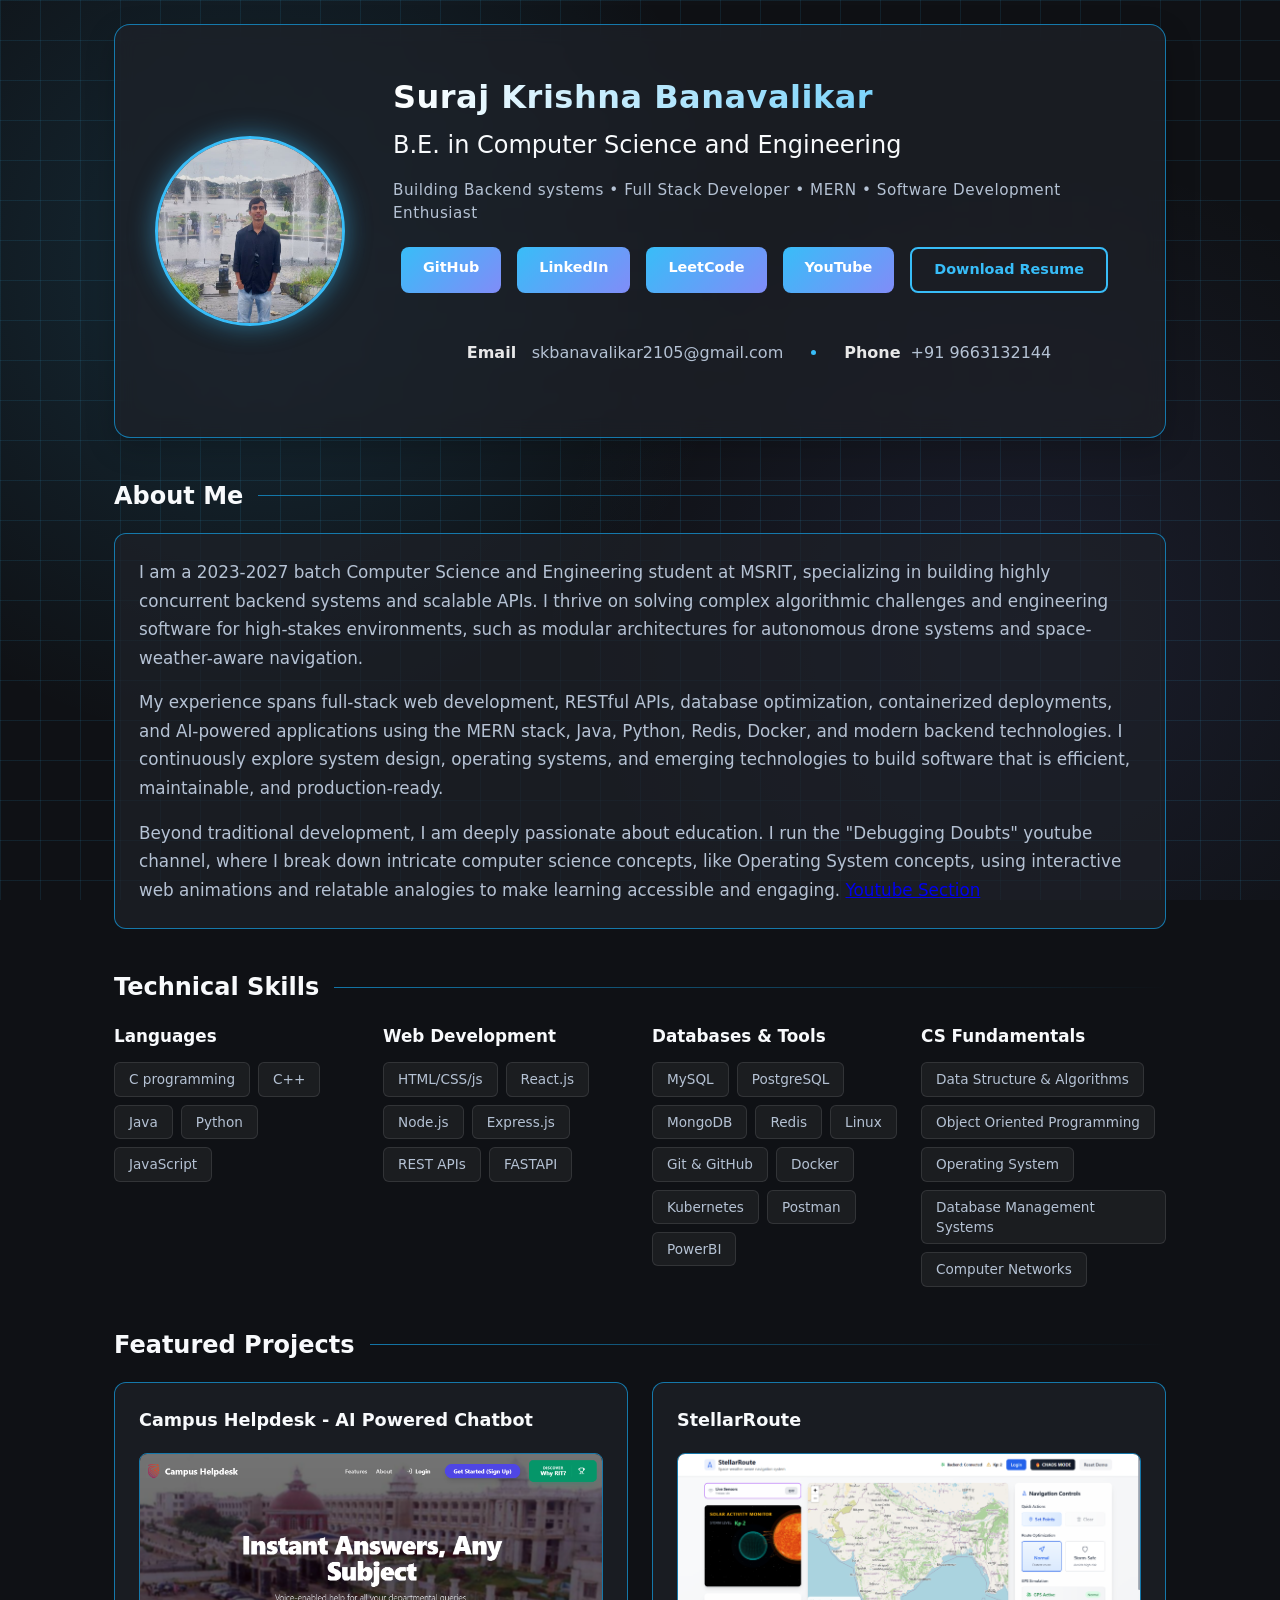
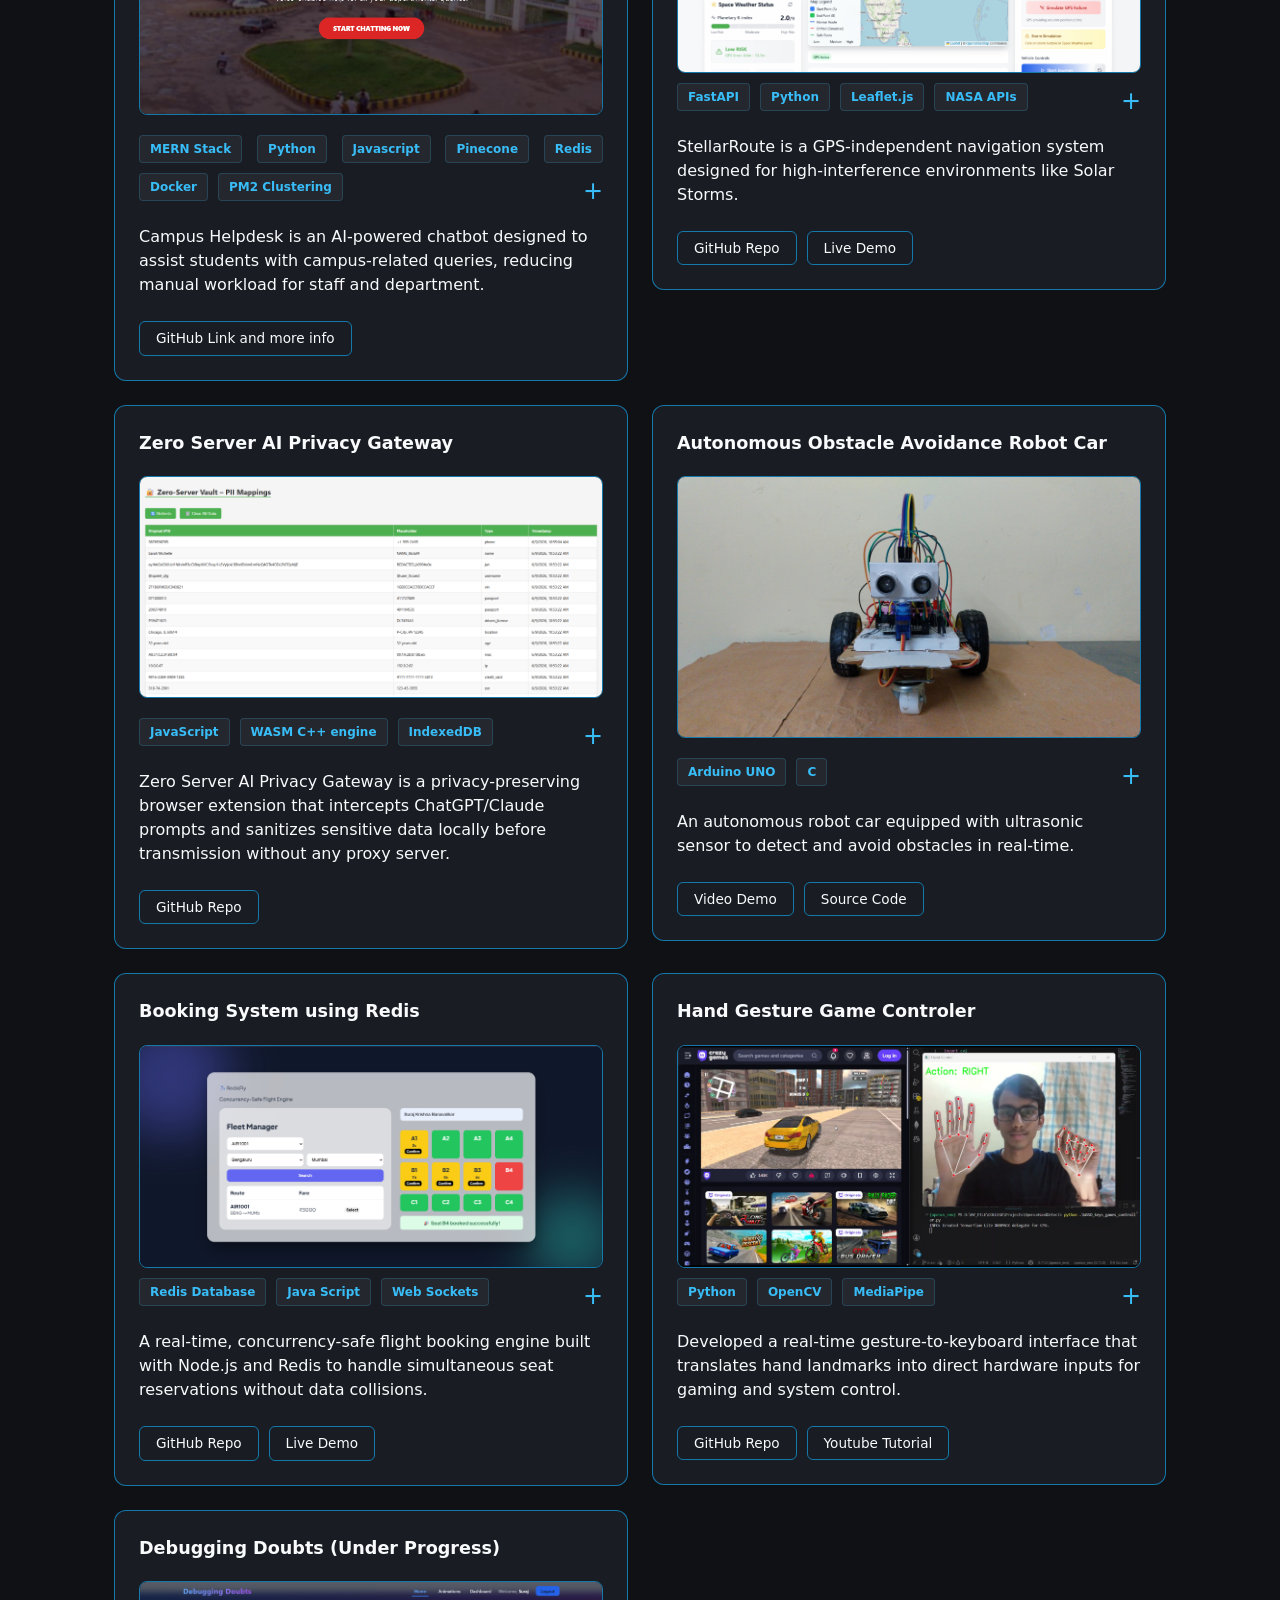
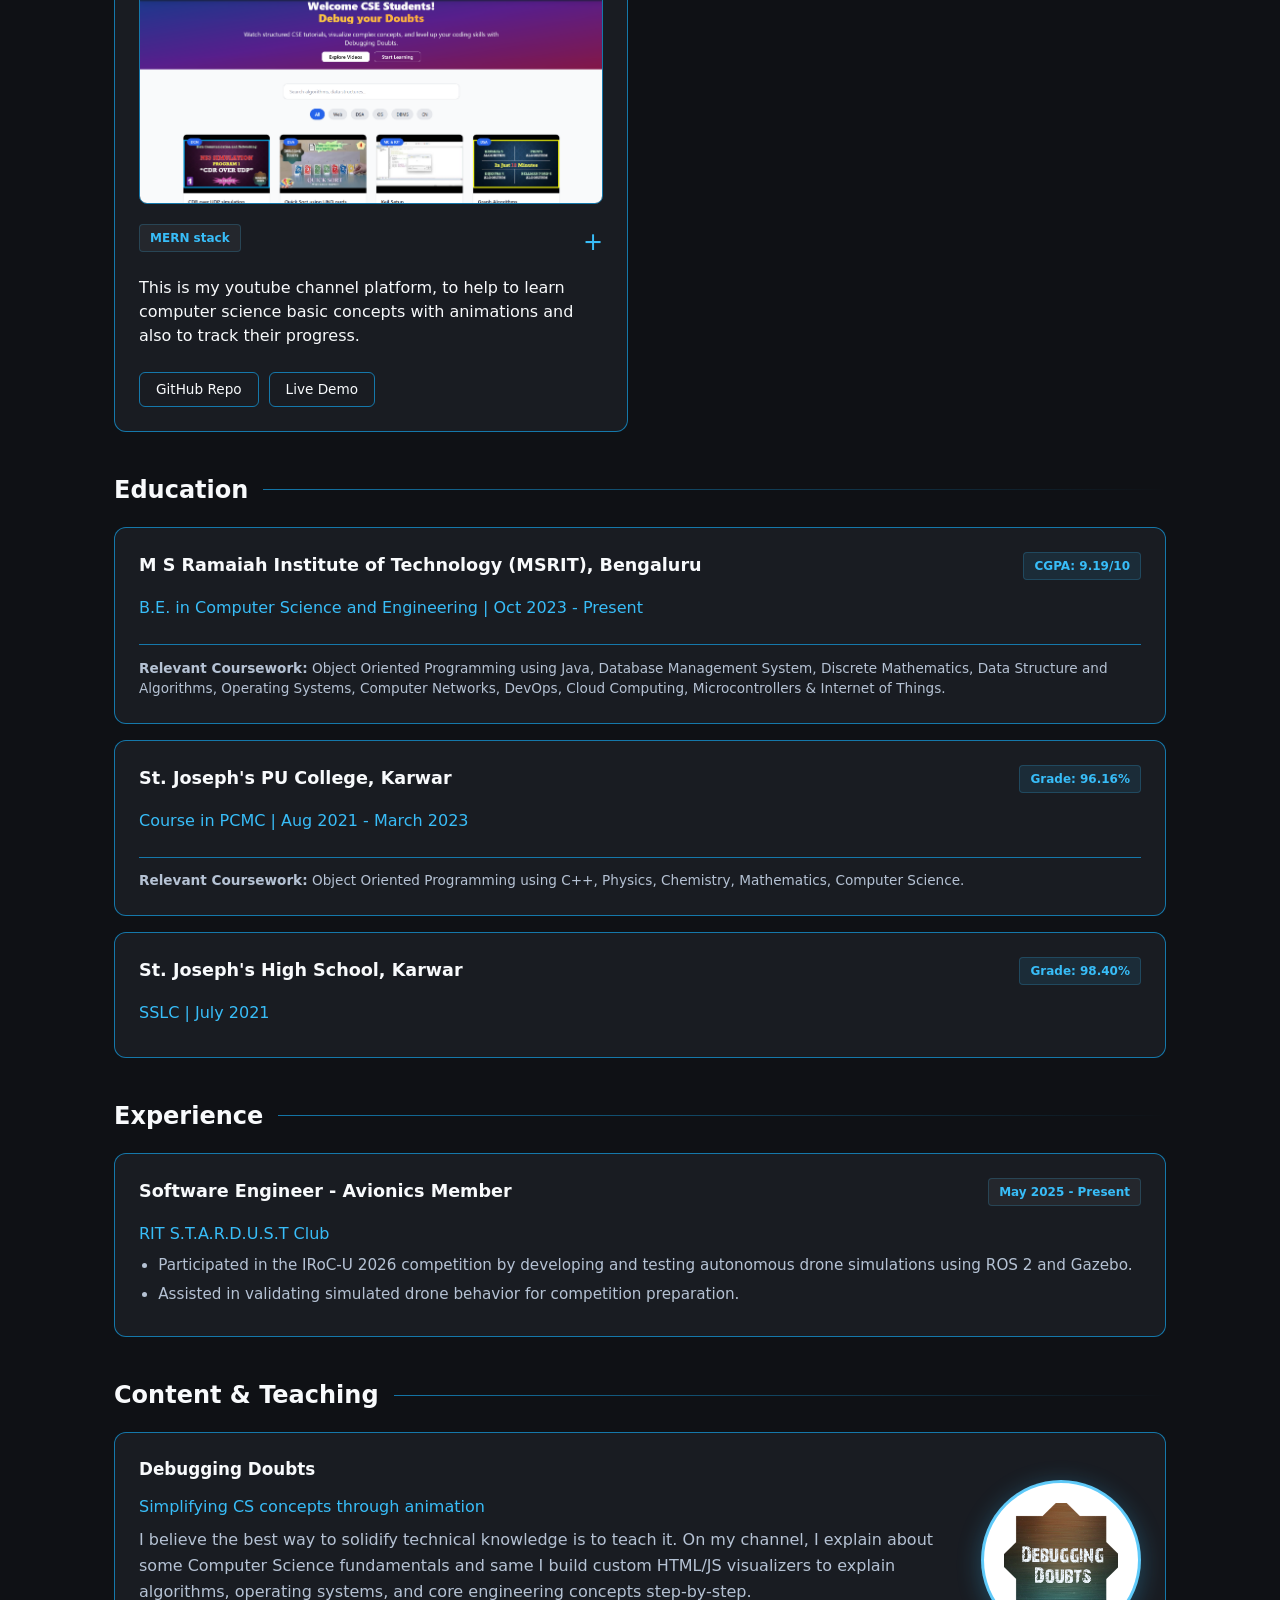
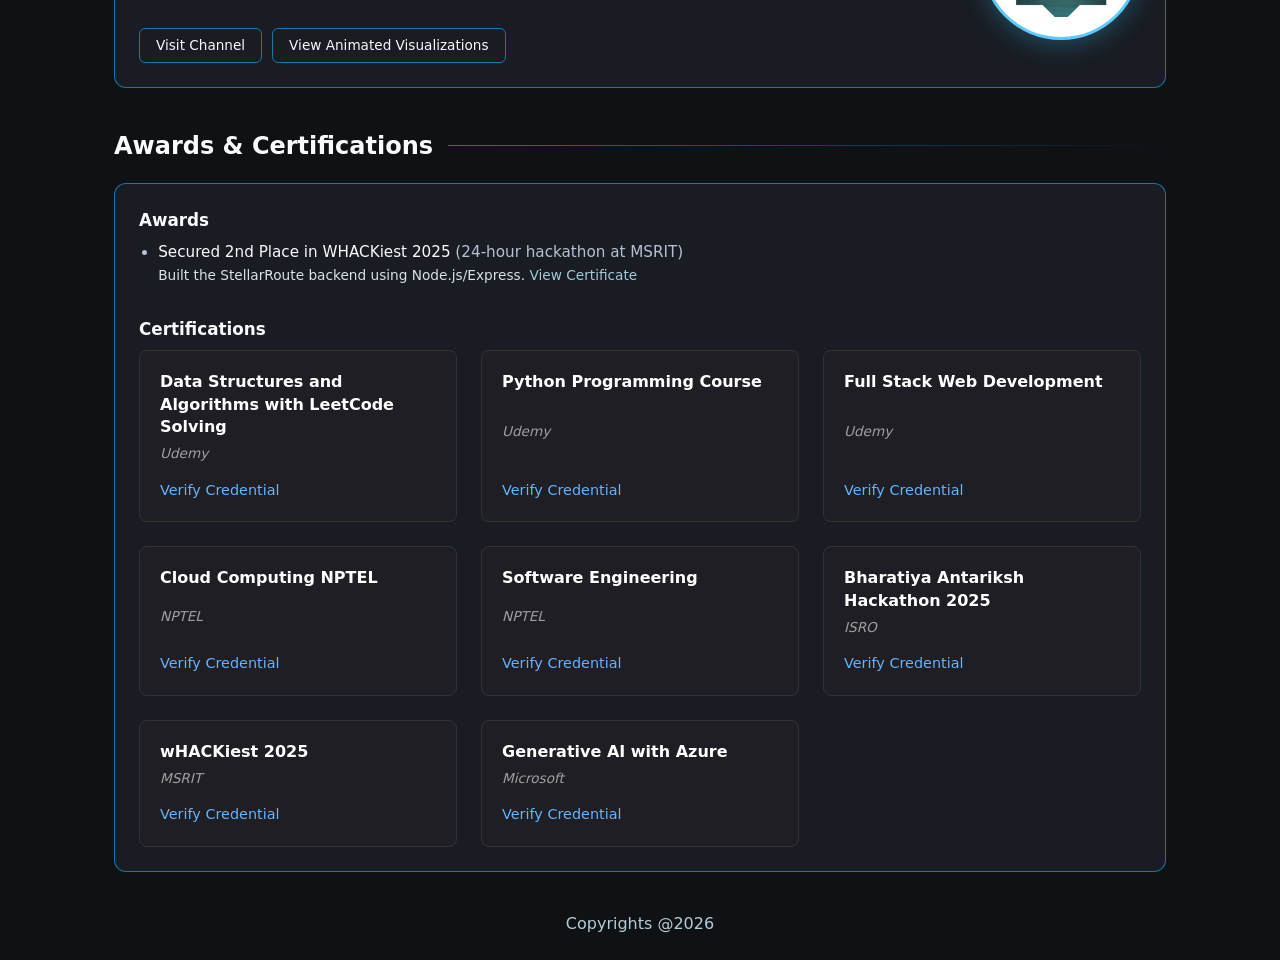
==== commit 04259219: "edited the project" ====
--- a/index.html
+++ b/index.html
@@ -418,34 +418,6 @@
                             Live Demo</a>
                     </div>
                 </article>
-
-                <article class="card project-card" onclick="toggleProject(this)">
-                    <div class="card-header">
-                        <h4 class="title">TwinStep Sort</h4>
-                        <div class="project-images">
-                            <img src="./public/assets/images/Projects/TwinStepSort.png"
-                                alt="Booking System Project Screenshot">
-                        </div>
-                        <span class="badge">Java</span>
-                        <span class="badge">Algorithms</span>
-                        <span class="expand-icon">+</span>
-                    </div>
-                    The Hybrid algorithm for the sorting function to switch Merge sort and Quick sort as per required by
-                    the algorithm.
-                    <div class="project-details">
-                        <ul class="bullet-list">
-                            <li>Created a hybrid sorting algorithm fusing the stability of Merge Sort with the speed of
-                                Quick Sort.</li>
-                            <li>Optimized performance using an adaptive switching mechanism based on dataset partition
-                                size and pattern.</li>
-                        </ul>
-                    </div>
-                    <div class="card-actions">
-                        <a href="https://github.com/surajkb2005/TwinStep_Sort" target="_blank"
-                            class="link-btn outline">GitHub Repo</a>
-                    </div>
-                </article>
-
             </div>
         </section>
 
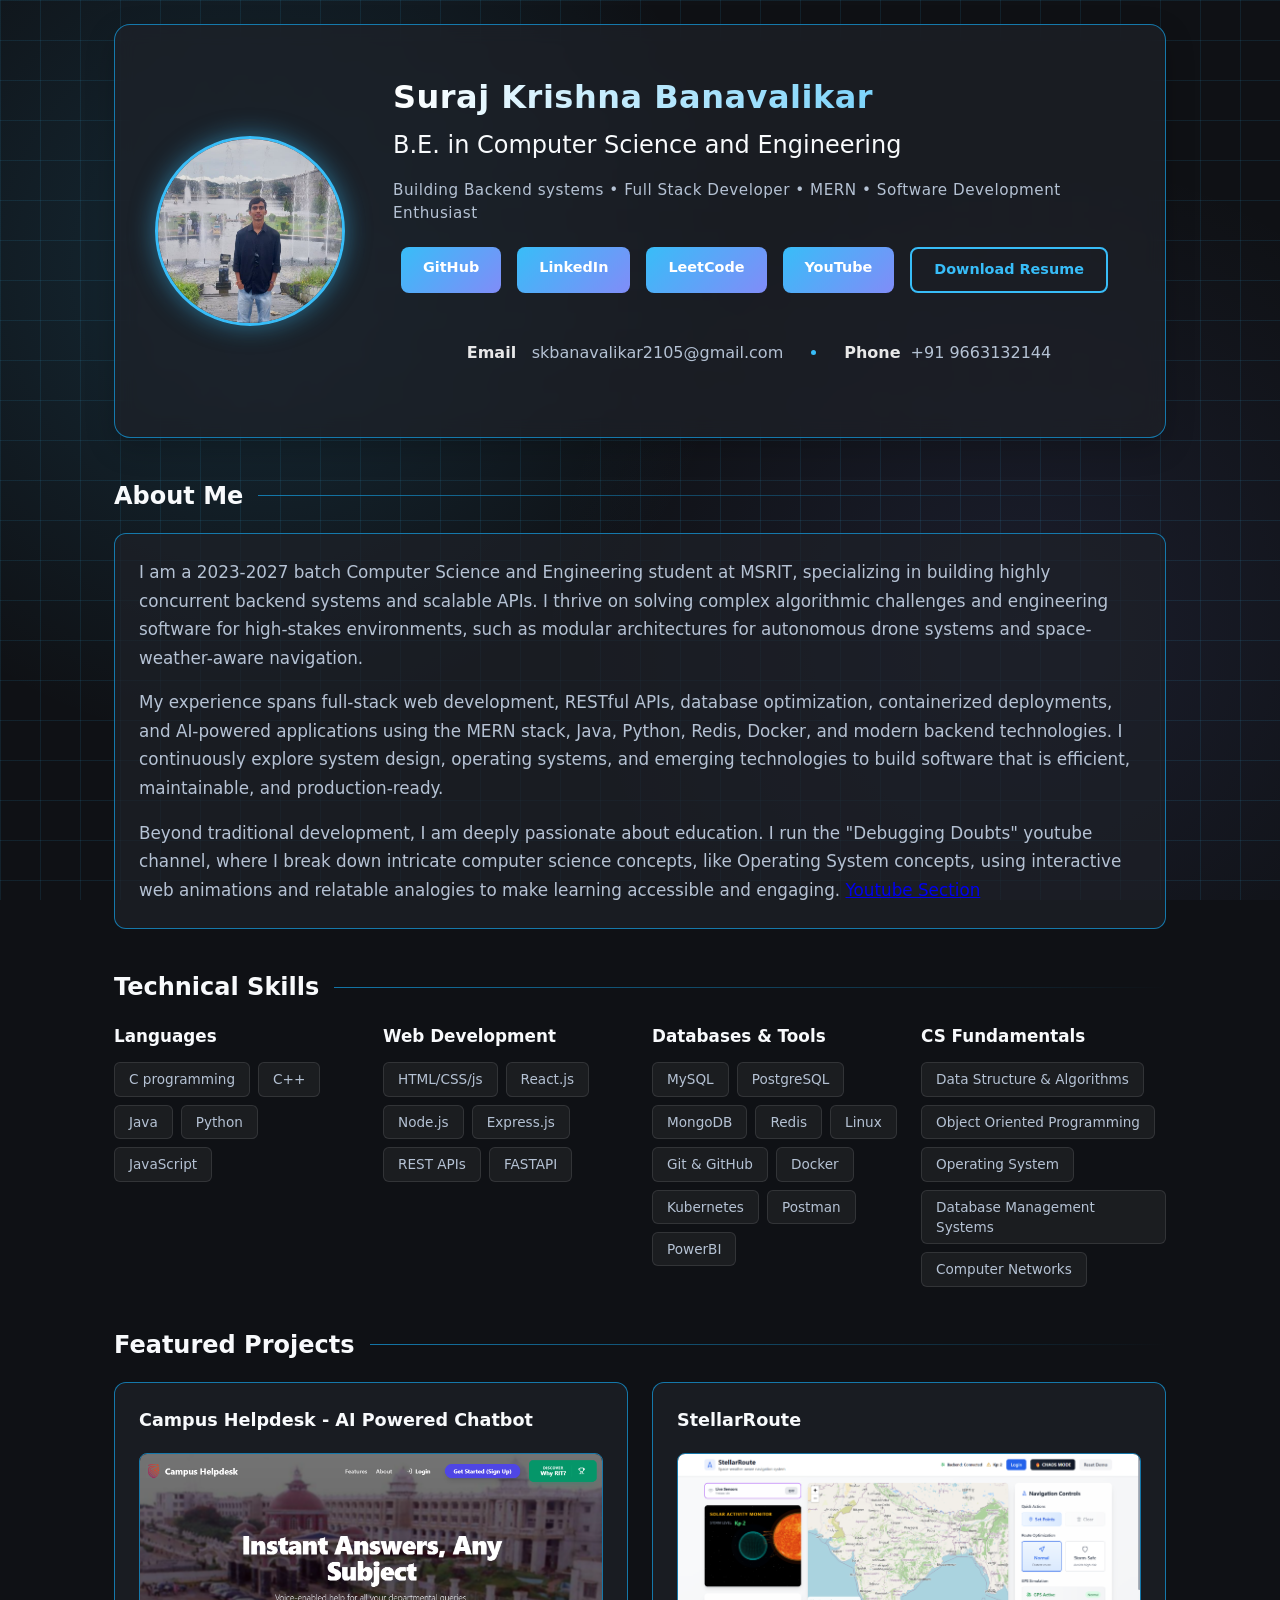
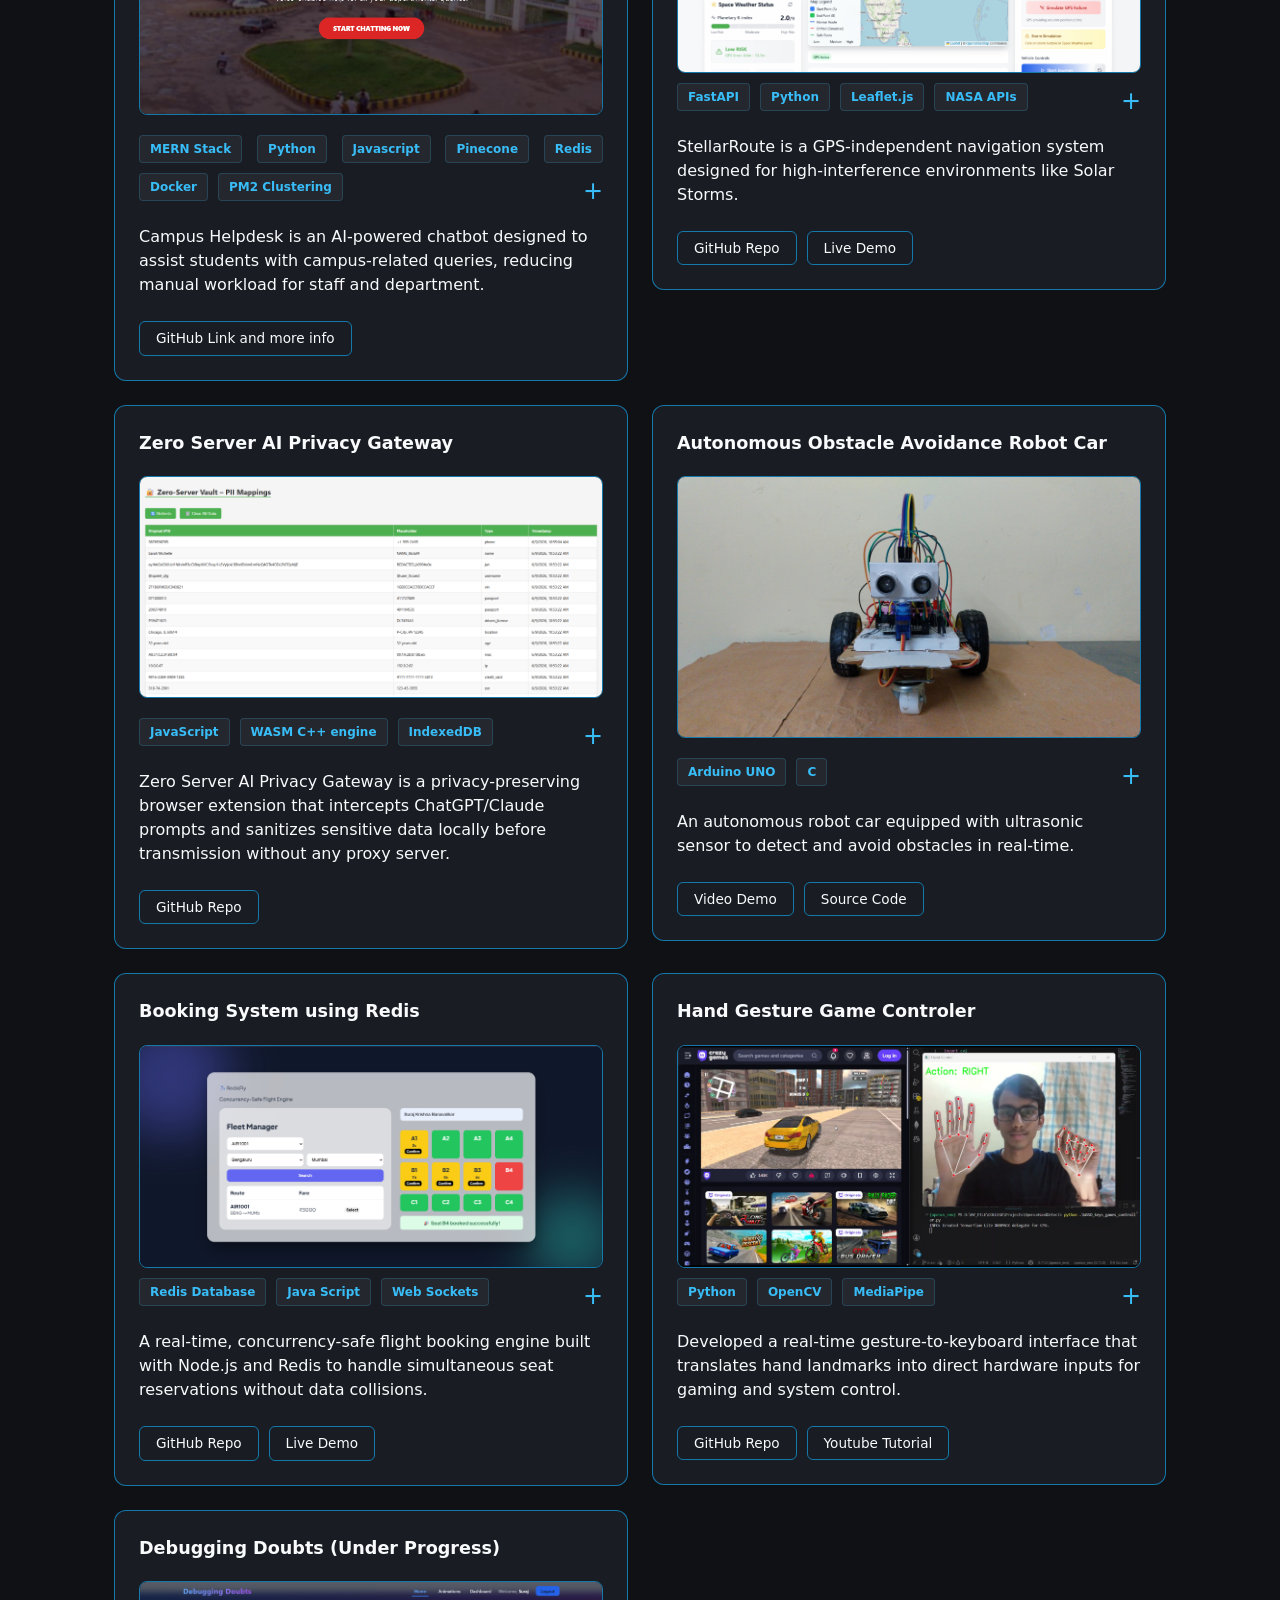
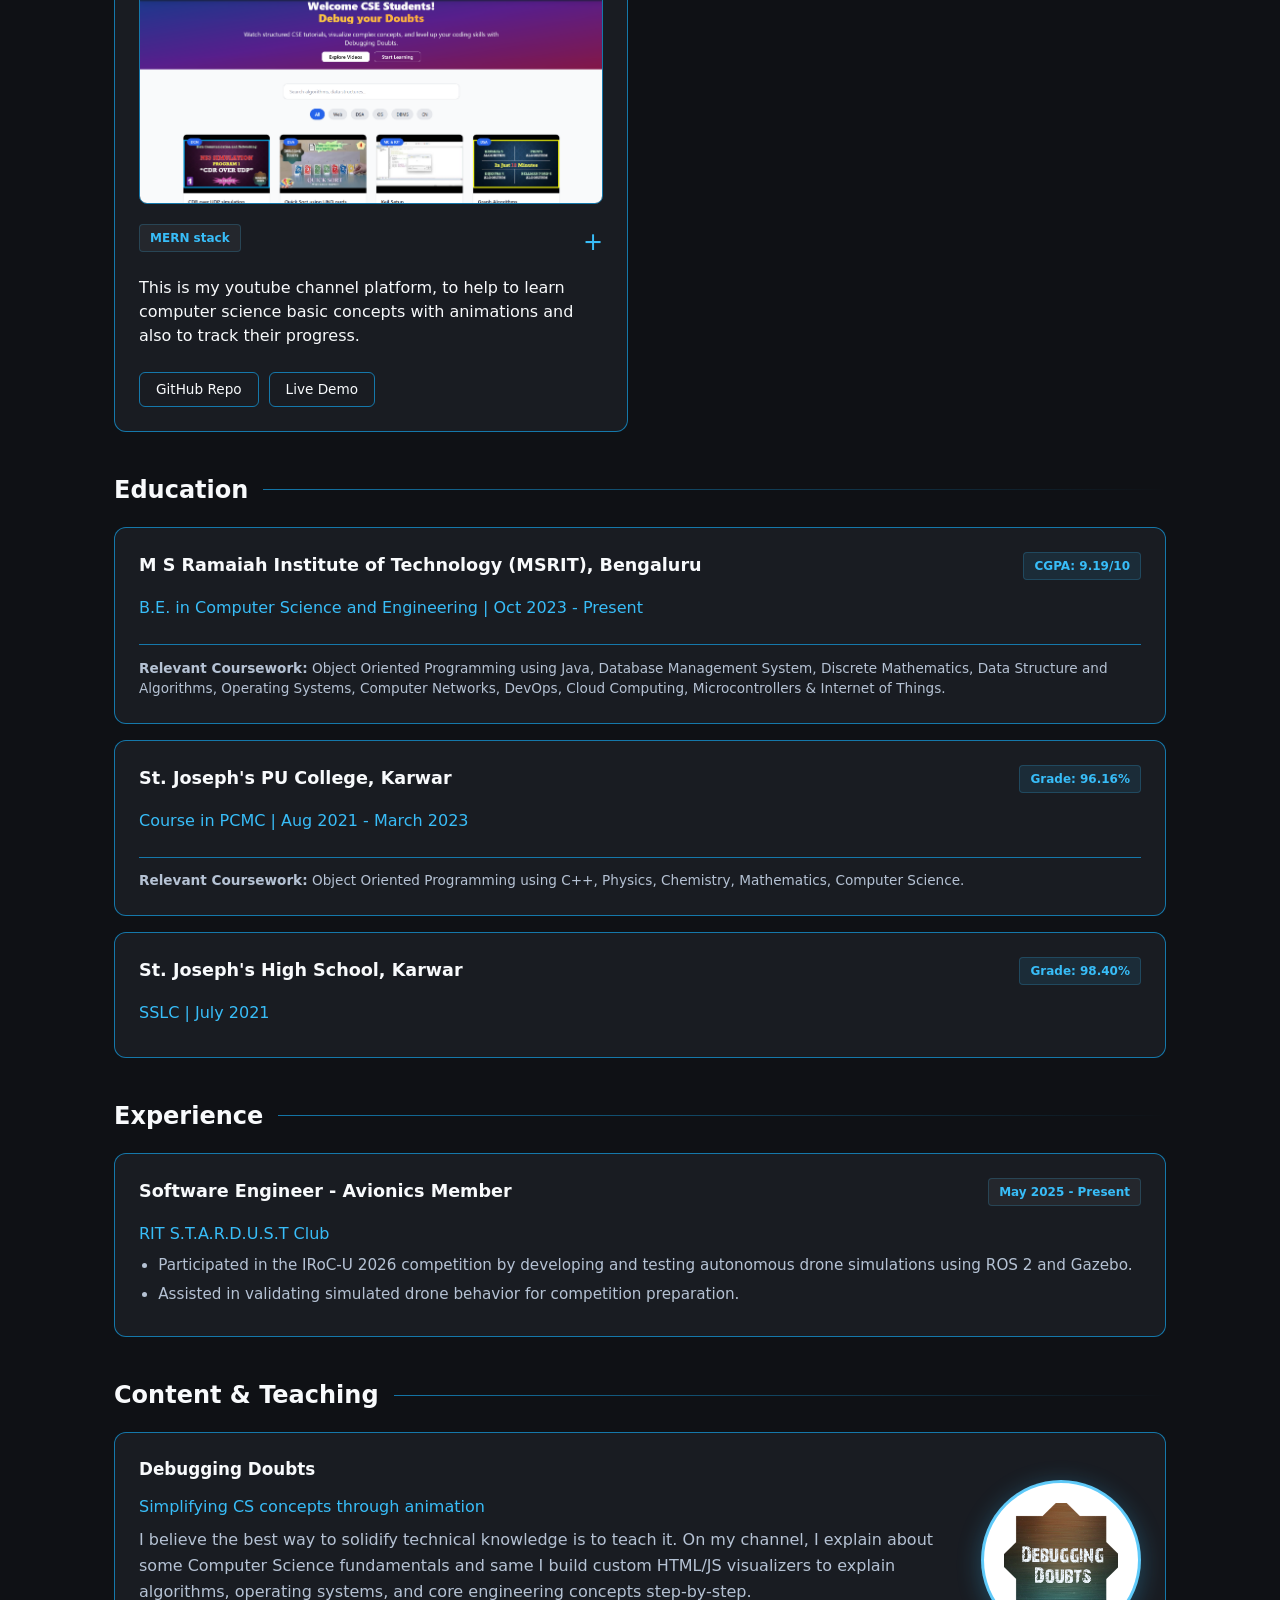
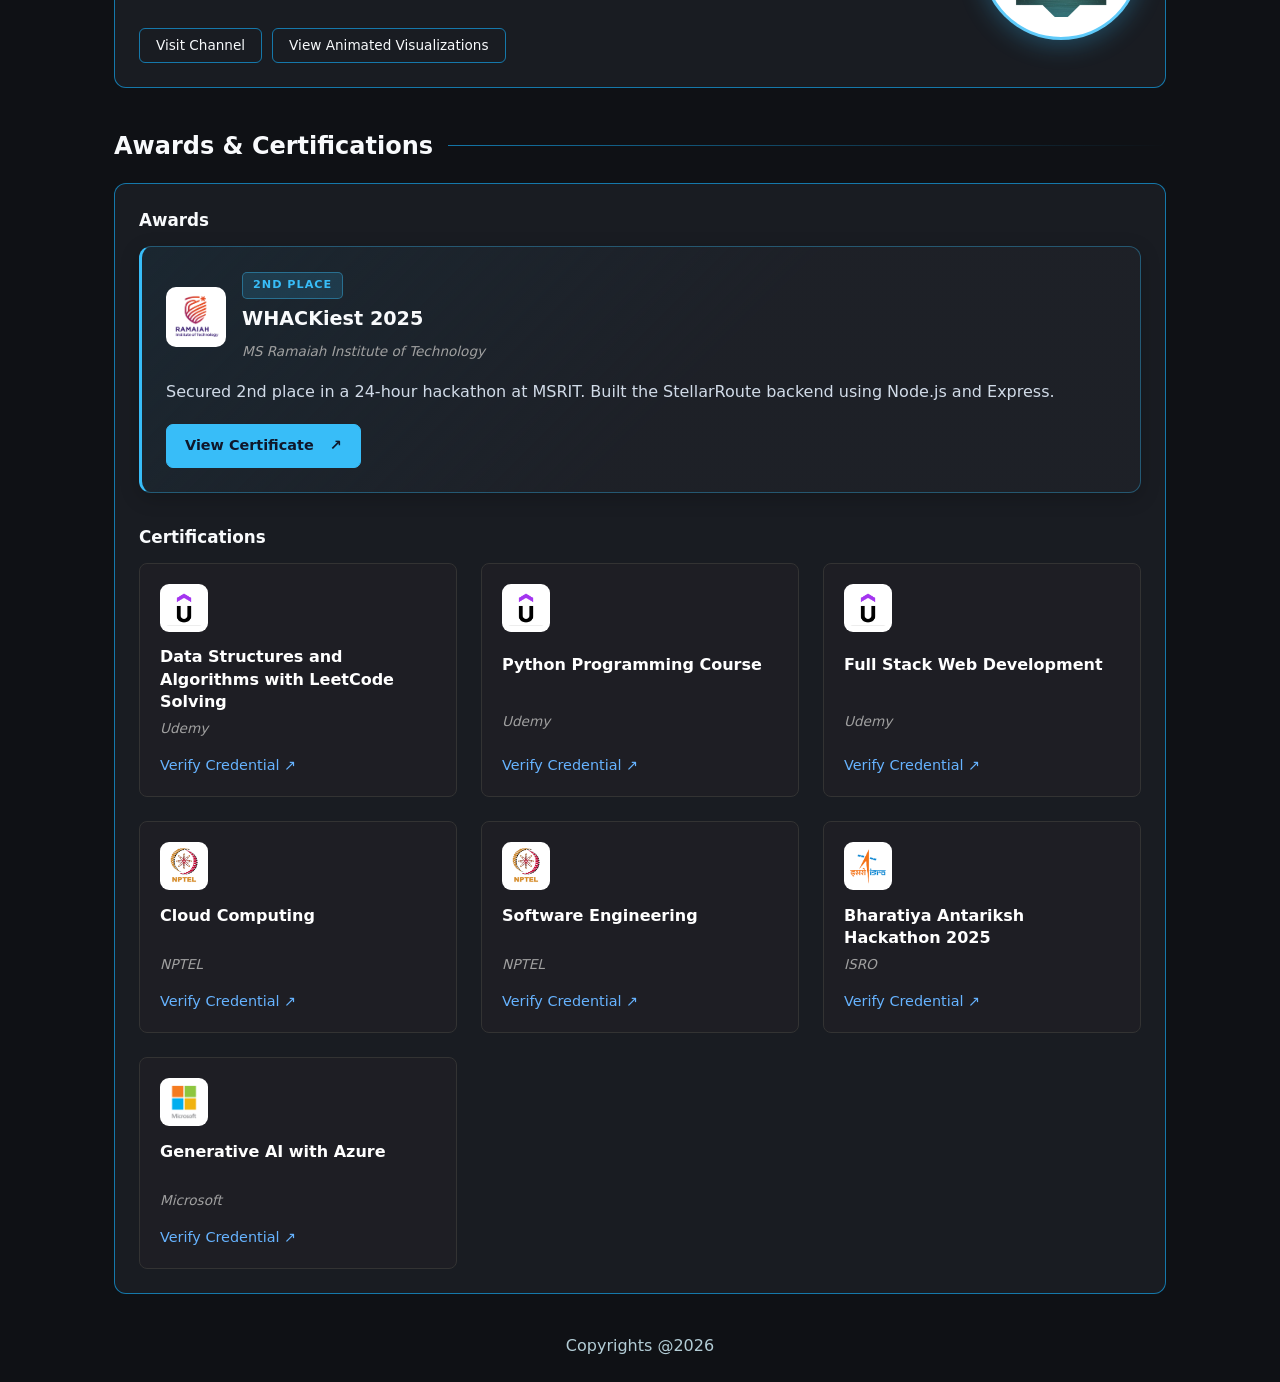
==== commit a6c11eb0: "updated certification section" ====
--- a/index.html
+++ b/index.html
@@ -421,16 +421,6 @@
             </div>
         </section>
 
-        <!-- <section>
-            <div style="text-align: center; margin-bottom: 2rem;">
-                <a href="https://github.com/surajkb2005" target="_blank">
-                    <img src="https://github-readme-stats.vercel.app/api?username=surajkb2005&show_icons=true&theme=tokyonight&hide_border=true&bg_color=0f1115"
-                        alt="Suraj's GitHub Stats"
-                        style="max-width: 100%; border-radius: 12px; border: 1px solid var(--border-color);">
-                </a>
-            </div>
-        </section> -->
-
         <section class="education-section">
             <h3>Education</h3>
             <div class="timeline-item card">
@@ -518,93 +508,100 @@
             <h3>Awards & Certifications</h3>
 
             <div class="card p-4">
+
+                <!-- Featured Award -->
                 <div class="award-category">
-                    <h4 class="title" style="margin-bottom: 0.5rem;">Awards</h4>
-                    <ul class="bullet-list">
-                        <li>
-                            <strong>Secured 2nd Place in WHACKiest 2025</strong> (24-hour hackathon at MSRIT)
-                            <br>
-                            <span style="font-size: 0.9em; color: #d9e2e7;">
-                                Built the StellarRoute backend using Node.js/Express.
-                                <a href="./public/assets/images/wHACKiest2025.png" target="_blank"
-                                    style="text-decoration:none; color: rgb(163, 201, 218);">View Certificate</a>
-                            </span>
-                        </li>
-                    </ul>
-                </div>
-
-                <div class="cert-category" style="margin-top: 1.5rem;">
-                    <h4 class="title" style="margin-bottom: 0.5rem;">Certifications</h4>
+                    <h4 class="title">Awards</h4>
+
+                    <div class="award-featured">
+                        <div class="award-header">
+                            <img src="./public/assets/images/logos/msrit.png" alt="MSRIT Logo" class="award-logo">
+
+                            <div class="award-info">
+                                <span class="award-position">2ND PLACE</span>
+                                <h4>WHACKiest 2025</h4>
+                                <span class="cert-issuer">MS Ramaiah Institute of Technology</span>
+                            </div>
+                        </div>
+
+                        <p>
+                            Secured 2nd place in a 24-hour hackathon at MSRIT.
+                            Built the StellarRoute backend using Node.js and Express.
+                        </p>
+
+                        <a href="./public/assets/images/wHACKiest2025.png" target="_blank" rel="noopener noreferrer"
+                            class="award-certificate-link">
+                            <span>View Certificate</span>
+                            <span>↗</span>
+                        </a>
+                    </div>
+                </div>
+
+                <!-- Certifications -->
+                <div class="cert-category" style="margin-top: 2rem;">
+                    <h4 class="title">Certifications</h4>
 
                     <ul class="cert-grid">
+
                         <li class="cert-card">
+                            <img src="./public/assets/images/logos/udemy.png" alt="Udemy Logo" class="cert-logo">
                             <strong>Data Structures and Algorithms with LeetCode Solving</strong>
                             <span class="cert-issuer">Udemy</span>
                             <a href="./public/assets/images/DSA_Certificate_udemy.jpg" target="_blank"
-                                class="cert-link">Verify Credential
-                            </a>
+                                class="cert-link">Verify Credential ↗</a>
                         </li>
 
                         <li class="cert-card">
+                            <img src="./public/assets/images/logos/udemy.png" alt="Udemy Logo" class="cert-logo">
                             <strong>Python Programming Course</strong>
                             <span class="cert-issuer">Udemy</span>
                             <a href="./public/assets/images/Python_Certificate_udemy.jpg" target="_blank"
-                                class="cert-link">Verify Credential
-                            </a>
+                                class="cert-link">Verify Credential ↗</a>
                         </li>
 
                         <li class="cert-card">
+                            <img src="./public/assets/images/logos/udemy.png" alt="Udemy Logo" class="cert-logo">
                             <strong>Full Stack Web Development</strong>
                             <span class="cert-issuer">Udemy</span>
                             <a href="./public/assets/images/Full_Stack_Web_Development_Udemy.jpg" target="_blank"
-                                class="cert-link">Verify Credential
-                            </a>
+                                class="cert-link">Verify Credential ↗</a>
                         </li>
 
                         <li class="cert-card">
-                            <strong>Cloud Computing NPTEL</strong>
+                            <img src="./public/assets/images/logos/nptel.png" alt="NPTEL Logo" class="cert-logo">
+                            <strong>Cloud Computing</strong>
                             <span class="cert-issuer">NPTEL</span>
                             <a href="./public/assets/images/Cloud_Computing_NPTEL.png" target="_blank"
-                                class="cert-link">Verify
-                                Credential
-                            </a>
+                                class="cert-link">Verify Credential ↗</a>
                         </li>
 
                         <li class="cert-card">
+                            <img src="./public/assets/images/logos/nptel.png" alt="NPTEL Logo" class="cert-logo">
                             <strong>Software Engineering</strong>
                             <span class="cert-issuer">NPTEL</span>
                             <a href="./public/assets/images/Software_Engineering_NPTEL.png" target="_blank"
-                                class="cert-link">Verify Credential
-                            </a>
+                                class="cert-link">Verify Credential ↗</a>
                         </li>
 
                         <li class="cert-card">
+                            <img src="./public/assets/images/logos/isro.png" alt="ISRO Logo" class="cert-logo">
                             <strong>Bharatiya Antariksh Hackathon 2025</strong>
                             <span class="cert-issuer">ISRO</span>
                             <a href="./public/assets/images/BAH2025.png" target="_blank" class="cert-link">Verify
-                                Credential
-                            </a>
+                                Credential ↗</a>
                         </li>
 
                         <li class="cert-card">
-                            <strong>wHACKiest 2025</strong>
-                            <span class="cert-issuer">MSRIT</span>
-                            <a href="./public/assets/images/wHACKiest2025.png" target="_blank" class="cert-link">Verify
-                                Credential
-                            </a>
-                        </li>
-
-                        <li class="cert-card">
+                            <img src="./public/assets/images/logos/microsoft.png" alt="Microsoft Logo"
+                                class="cert-logo">
                             <strong>Generative AI with Azure</strong>
                             <span class="cert-issuer">Microsoft</span>
                             <a href="./public/assets/images/Microsoft.png" target="_blank" class="cert-link">Verify
-                                Credential
-                            </a>
+                                Credential ↗</a>
                         </li>
 
                     </ul>
                 </div>
-
             </div>
         </section>
         <center style="color: rgb(179, 205, 214);">Copyrights @2026</center>
--- a/public/style.css
+++ b/public/style.css
@@ -616,4 +616,153 @@
     .teaching-text {
         min-width: 300px;
     }
+}
+
+/* --- FEATURED AWARD: MATCH DARK TECH THEME --- */
+
+.award-featured {
+    position: relative;
+    padding: 1.5rem;
+    border-radius: 12px;
+
+    /* Dark background consistent with existing cards */
+    background: linear-gradient(
+        135deg,
+        rgba(56, 189, 248, 0.07),
+        rgba(30, 33, 40, 0.95) 55%
+    );
+
+    border: 1px solid rgba(56, 189, 248, 0.35);
+    border-left: 3px solid var(--accent-primary);
+
+    box-shadow: 0 5px 20px rgba(0, 0, 0, 0.2);
+    transition: all 0.3s ease;
+}
+
+.award-featured:hover {
+    transform: translateY(-3px);
+    border-color: var(--accent-primary);
+    box-shadow: 0 8px 25px rgba(56, 189, 248, 0.12);
+}
+
+/* Award header */
+
+.award-header {
+    display: flex;
+    align-items: center;
+    gap: 1rem;
+    margin-bottom: 1rem;
+}
+
+.award-logo {
+    width: 60px;
+    height: 60px;
+    object-fit: contain;
+    background: #ffffff;
+    border-radius: 10px;
+    padding: 6px;
+}
+
+.award-info h4 {
+    margin: 6px 0;
+    font-size: 1.2rem;
+    color: var(--text-main);
+}
+
+/* Cyan badge instead of yellow */
+
+.award-position {
+    display: inline-block;
+    background: rgba(56, 189, 248, 0.15);
+    color: #38bdf8;
+    border: 1px solid rgba(56, 189, 248, 0.4);
+    font-weight: 800;
+    font-size: 0.7rem;
+    padding: 4px 10px;
+    border-radius: 5px;
+    letter-spacing: 1px;
+}
+
+.award-featured p {
+    color: #d1dbe8;
+    margin-bottom: 1.2rem;
+    line-height: 1.6;
+}
+
+/* Button matching the portfolio accent */
+
+.award-certificate-link {
+    display: inline-flex;
+    align-items: center;
+    justify-content: space-between;
+    gap: 1rem;
+
+    padding: 10px 18px;
+    background: var(--accent-primary);
+    color: #0f172a;
+
+    border: 1px solid var(--accent-primary);
+    border-radius: 7px;
+    text-decoration: none;
+    font-weight: 700;
+    font-size: 0.9rem;
+
+    transition: all 0.3s ease;
+}
+
+.award-certificate-link:hover {
+    background: transparent;
+    color: var(--accent-primary);
+    transform: translateY(-2px);
+    box-shadow: 0 5px 15px rgba(56, 189, 248, 0.15);
+}
+
+/* Mobile */
+
+@media (max-width: 600px) {
+    .award-featured {
+        padding: 1rem;
+    }
+
+    .award-logo {
+        width: 50px;
+        height: 50px;
+    }
+}
+
+
+/* --- CERTIFICATION ISSUER LOGOS --- */
+
+.cert-card {
+    align-items: flex-start;
+}
+
+.cert-logo {
+    width: 48px;
+    height: 48px;
+    object-fit: contain;
+    background: white;
+    border-radius: 9px;
+    padding: 6px;
+    margin-bottom: 0.9rem;
+    transition: transform 0.3s ease;
+}
+
+.cert-card:hover .cert-logo {
+    transform: scale(1.08);
+}
+
+.cert-card strong {
+    min-height: 2.8rem;
+}
+
+@media (max-width: 600px) {
+    .award-featured {
+        padding: 1rem;
+    }
+
+    .award-logo {
+        width: 50px;
+        height: 50px;
+    }
 }
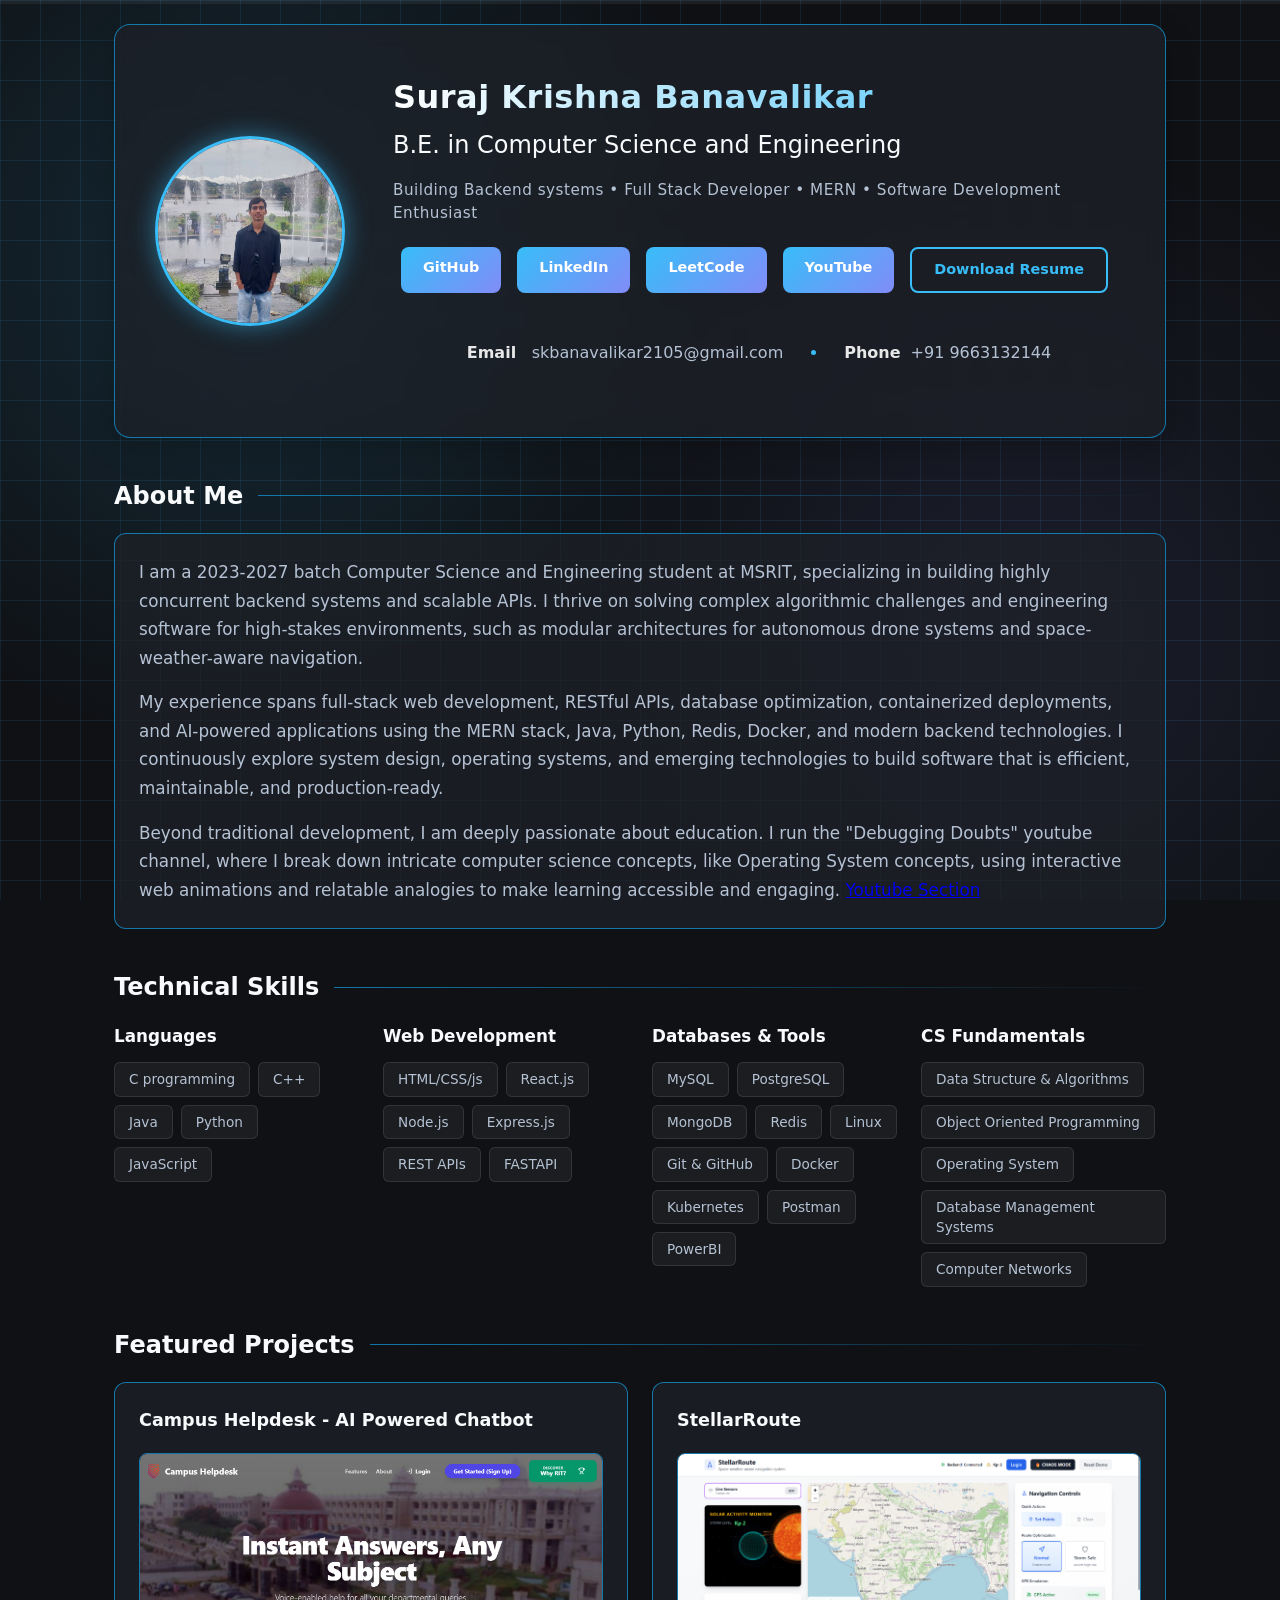
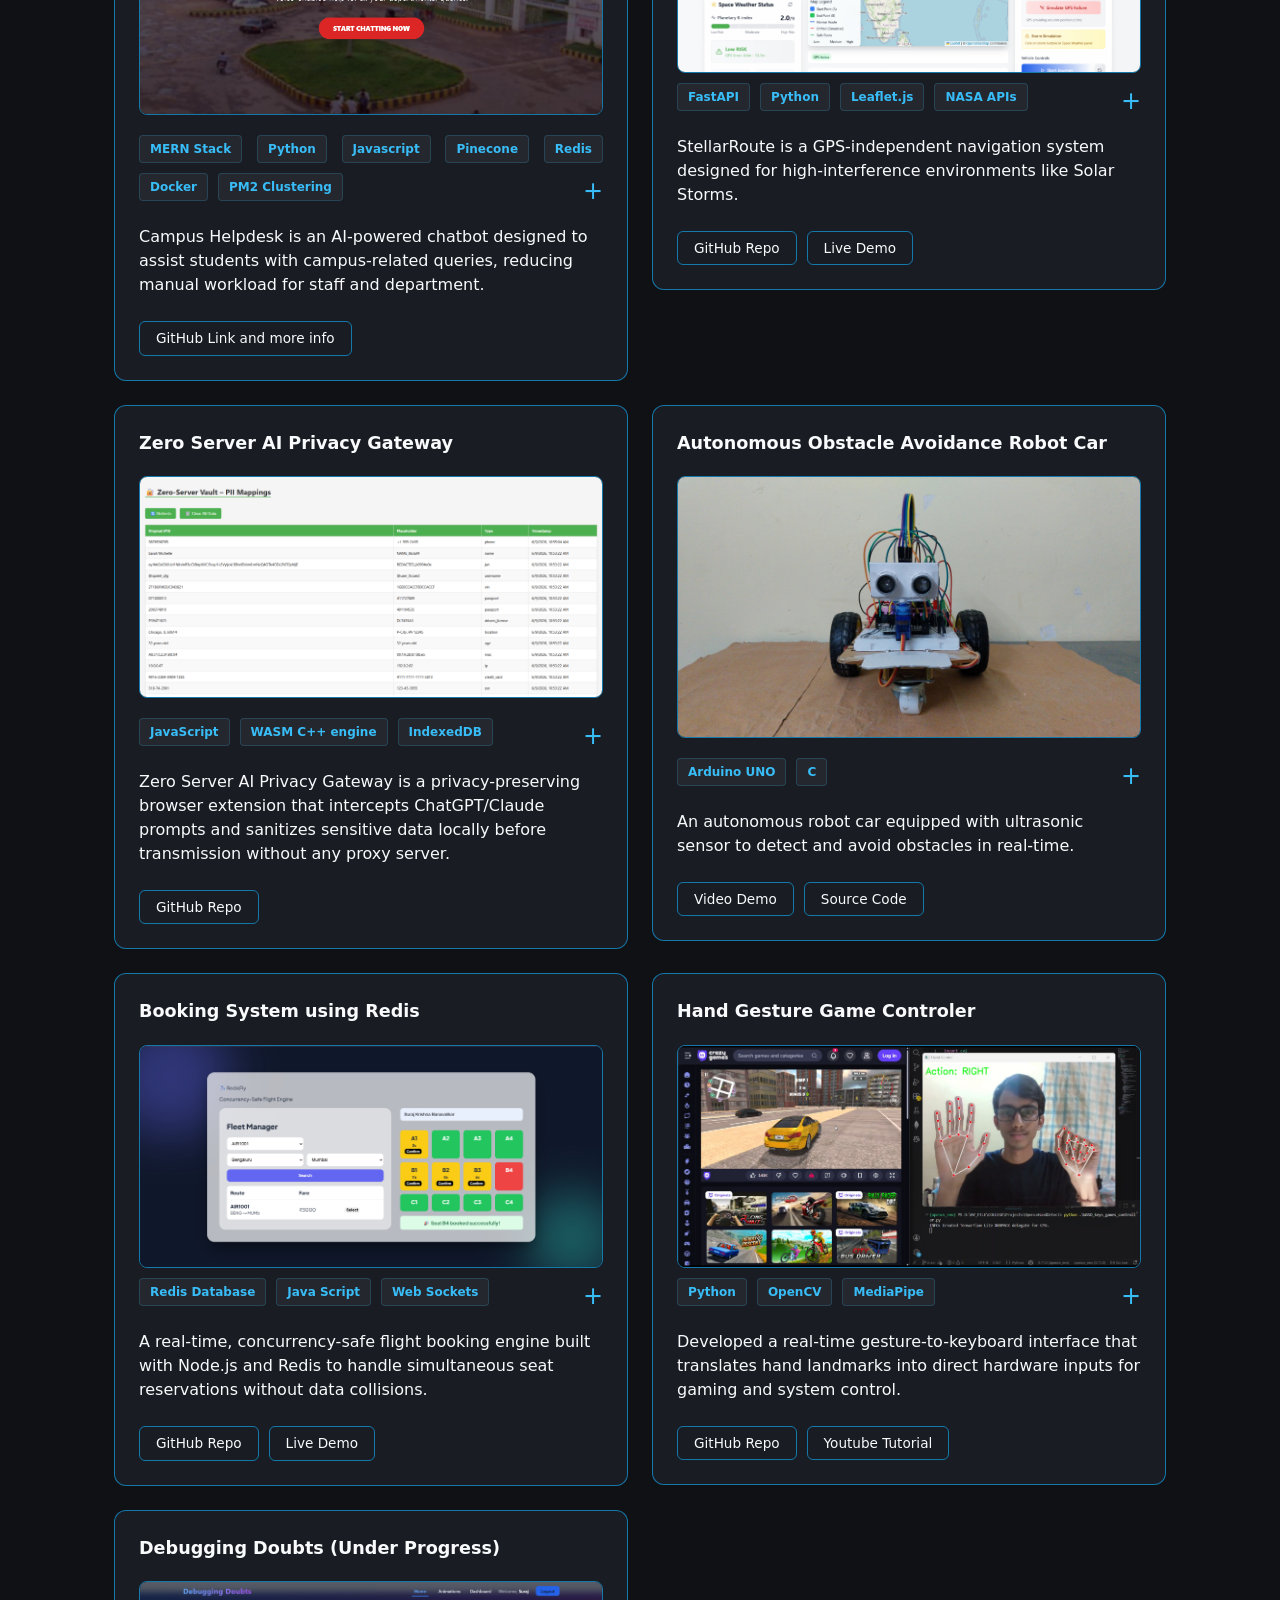
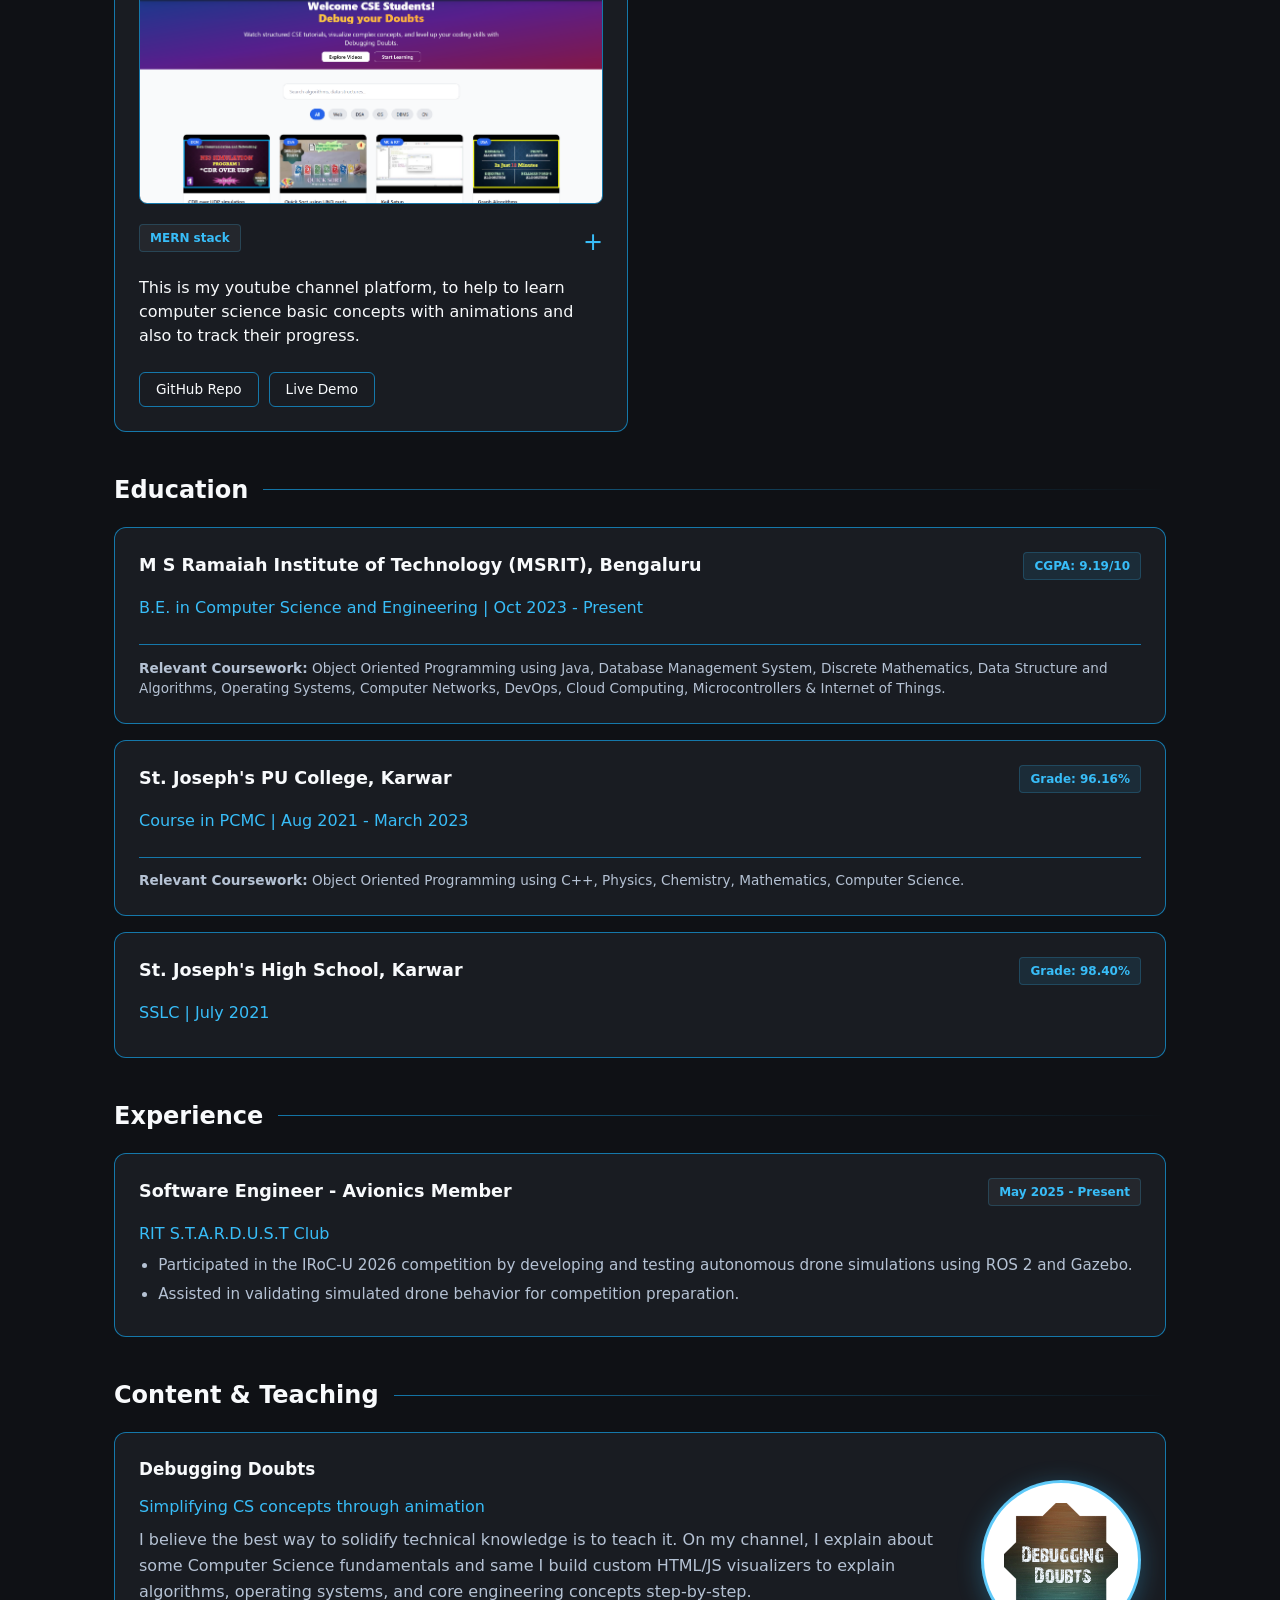
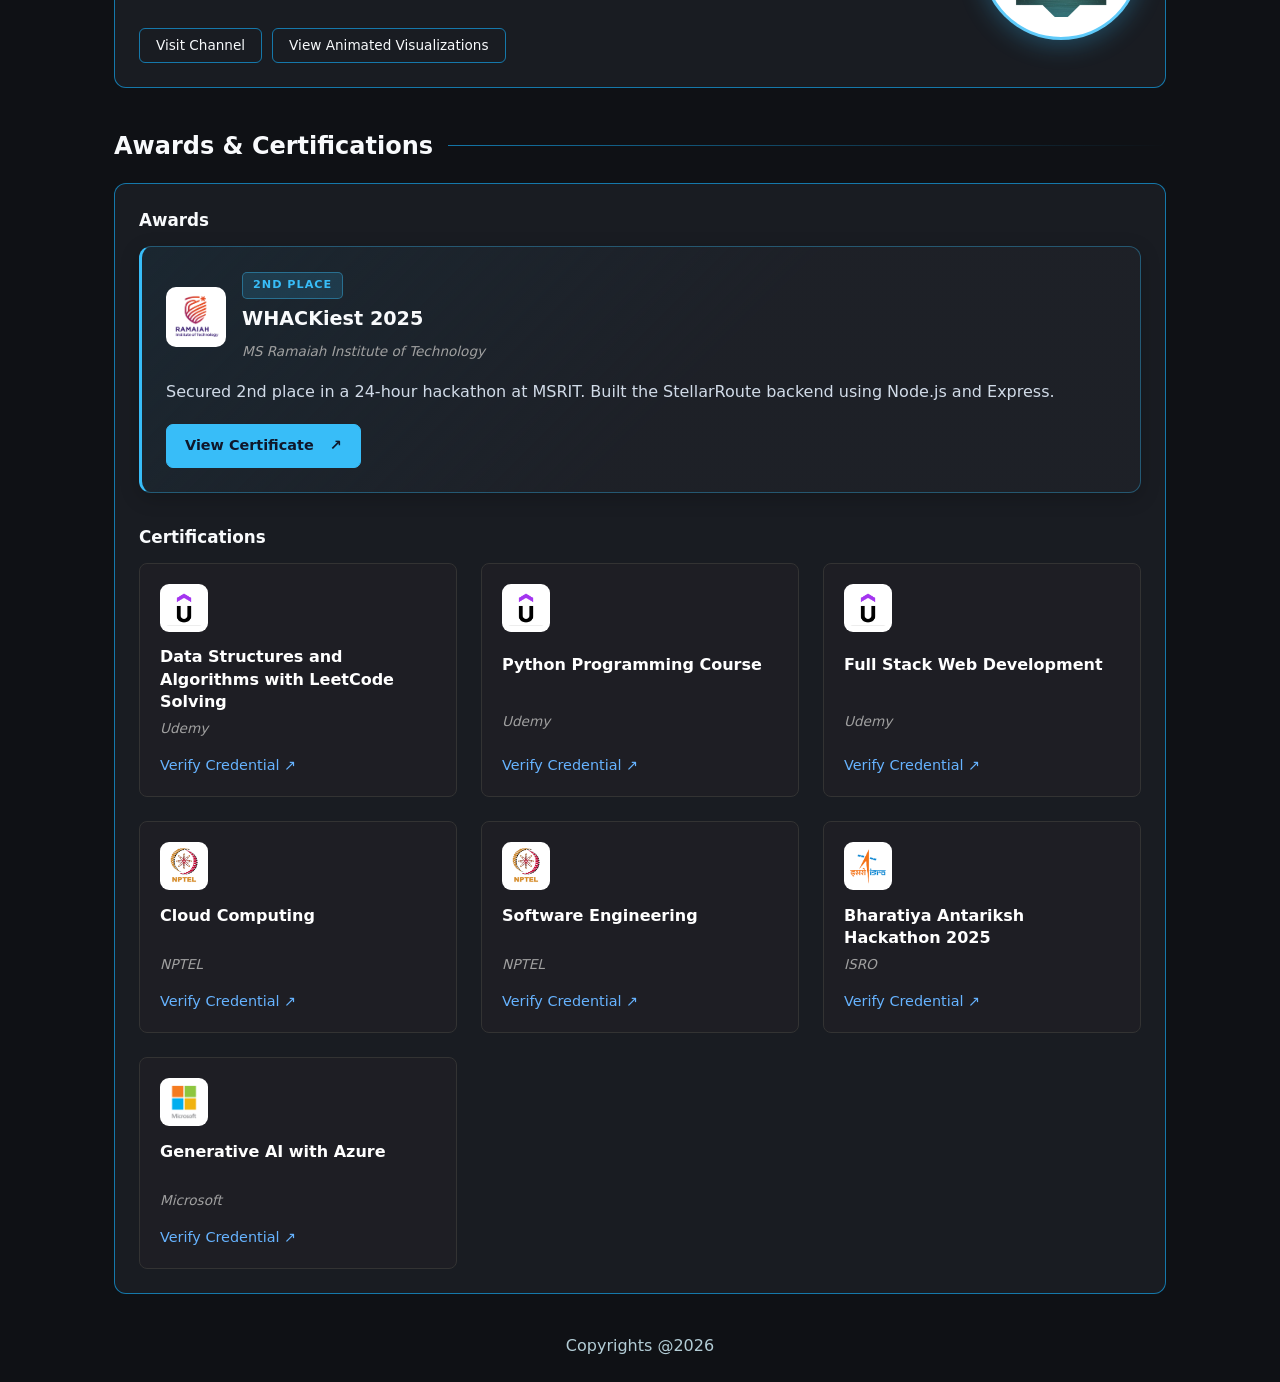
==== commit e952b786: "added scroll bar on top" ====
--- a/index.html
+++ b/index.html
@@ -27,6 +27,9 @@
 </head>
 
 <body>
+    <div class="scroll-progress">
+        <div class="scroll-progress-bar" id="scrollProgress"></div>
+    </div>
     <header class="hero">
         <div class="hero-content">
             <div class="profile-container">
--- a/public/style.css
+++ b/public/style.css
@@ -765,4 +765,34 @@
         width: 50px;
         height: 50px;
     }
+}
+
+/* --- SCROLL PROGRESS INDICATOR --- */
+
+.scroll-progress {
+    position: fixed;
+    top: 0;
+    left: 0;
+    width: 100%;
+    height: 4px;
+    background: rgba(255, 255, 255, 0.06);
+    z-index: 99999;
+    pointer-events: none;
+}
+
+.scroll-progress-bar {
+    width: 100%;
+    height: 100%;
+    transform: scaleX(0);
+    transform-origin: left;
+
+    background: linear-gradient(
+        90deg,
+        #38bdf8,
+        #818cf8,
+        #a78bfa
+    );
+
+    box-shadow: 0 0 10px rgba(56, 189, 248, 0.7);
+    transition: transform 0.08s linear;
 }
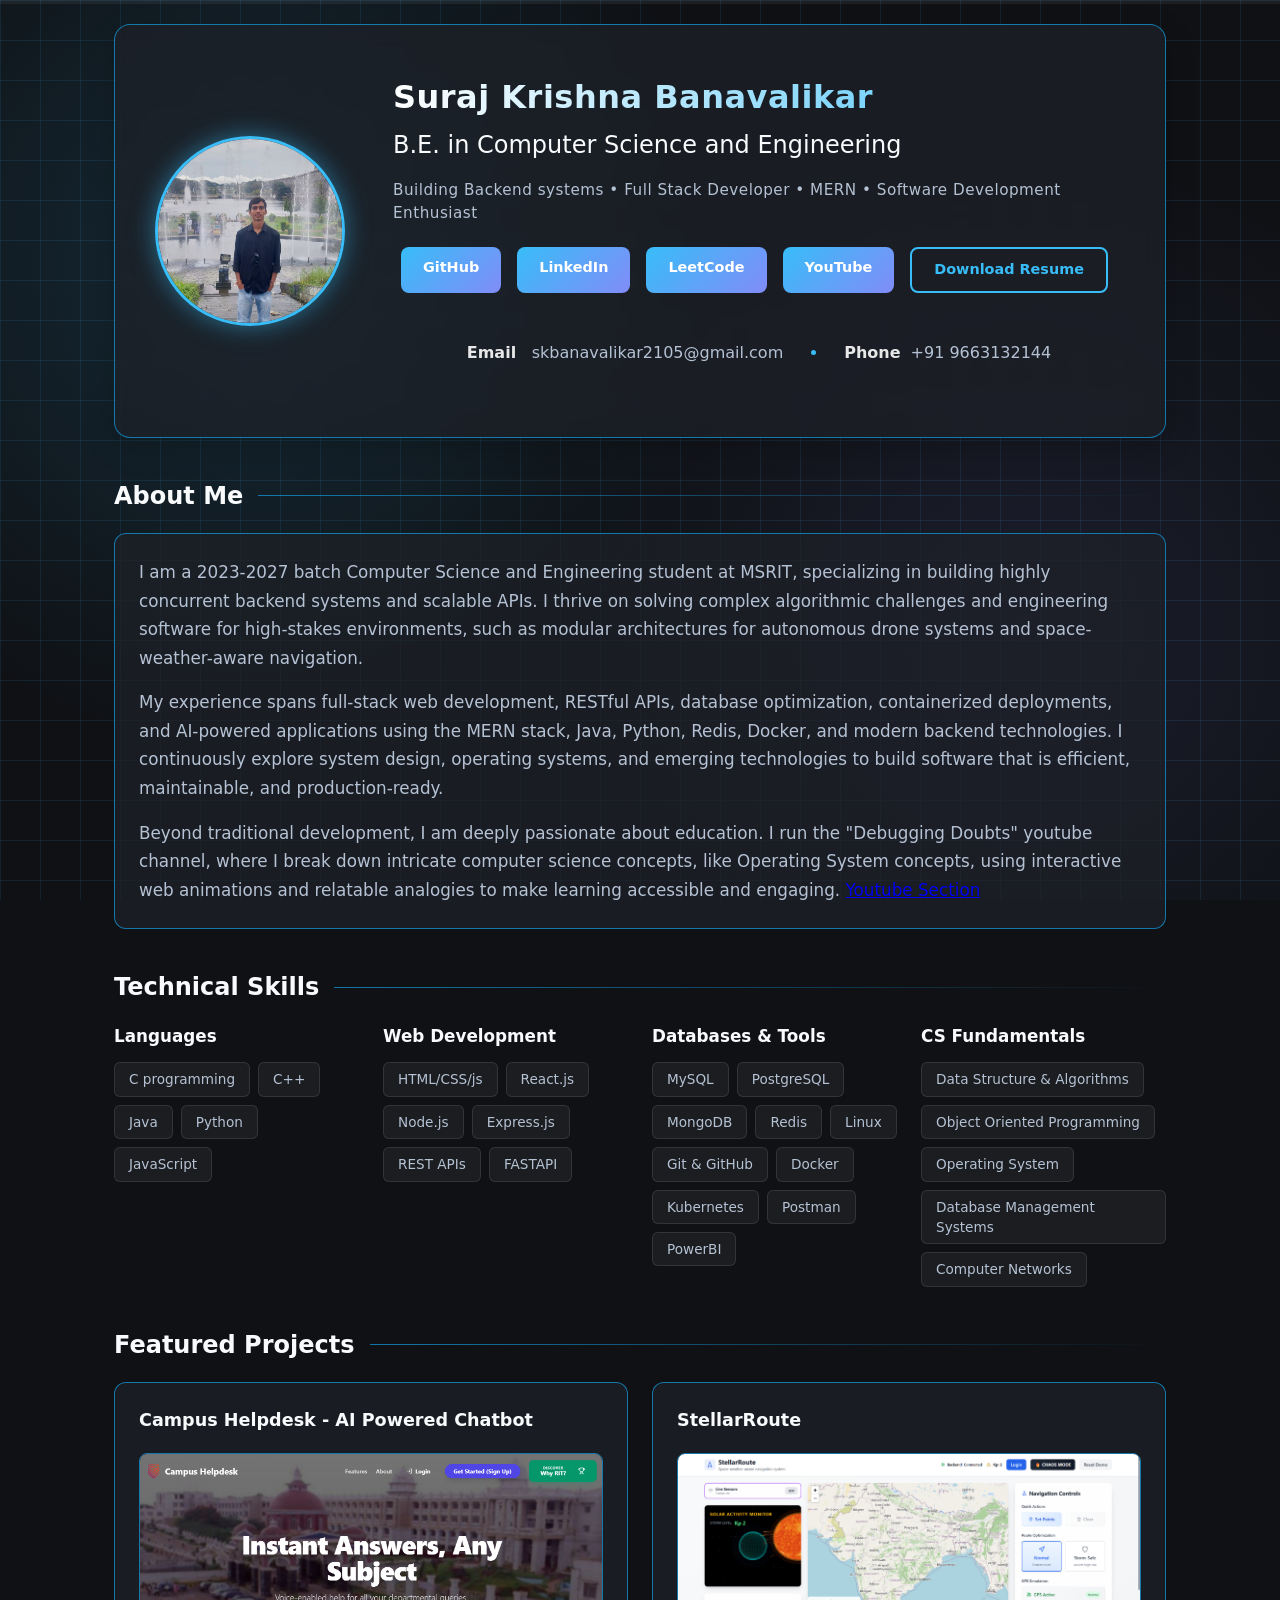
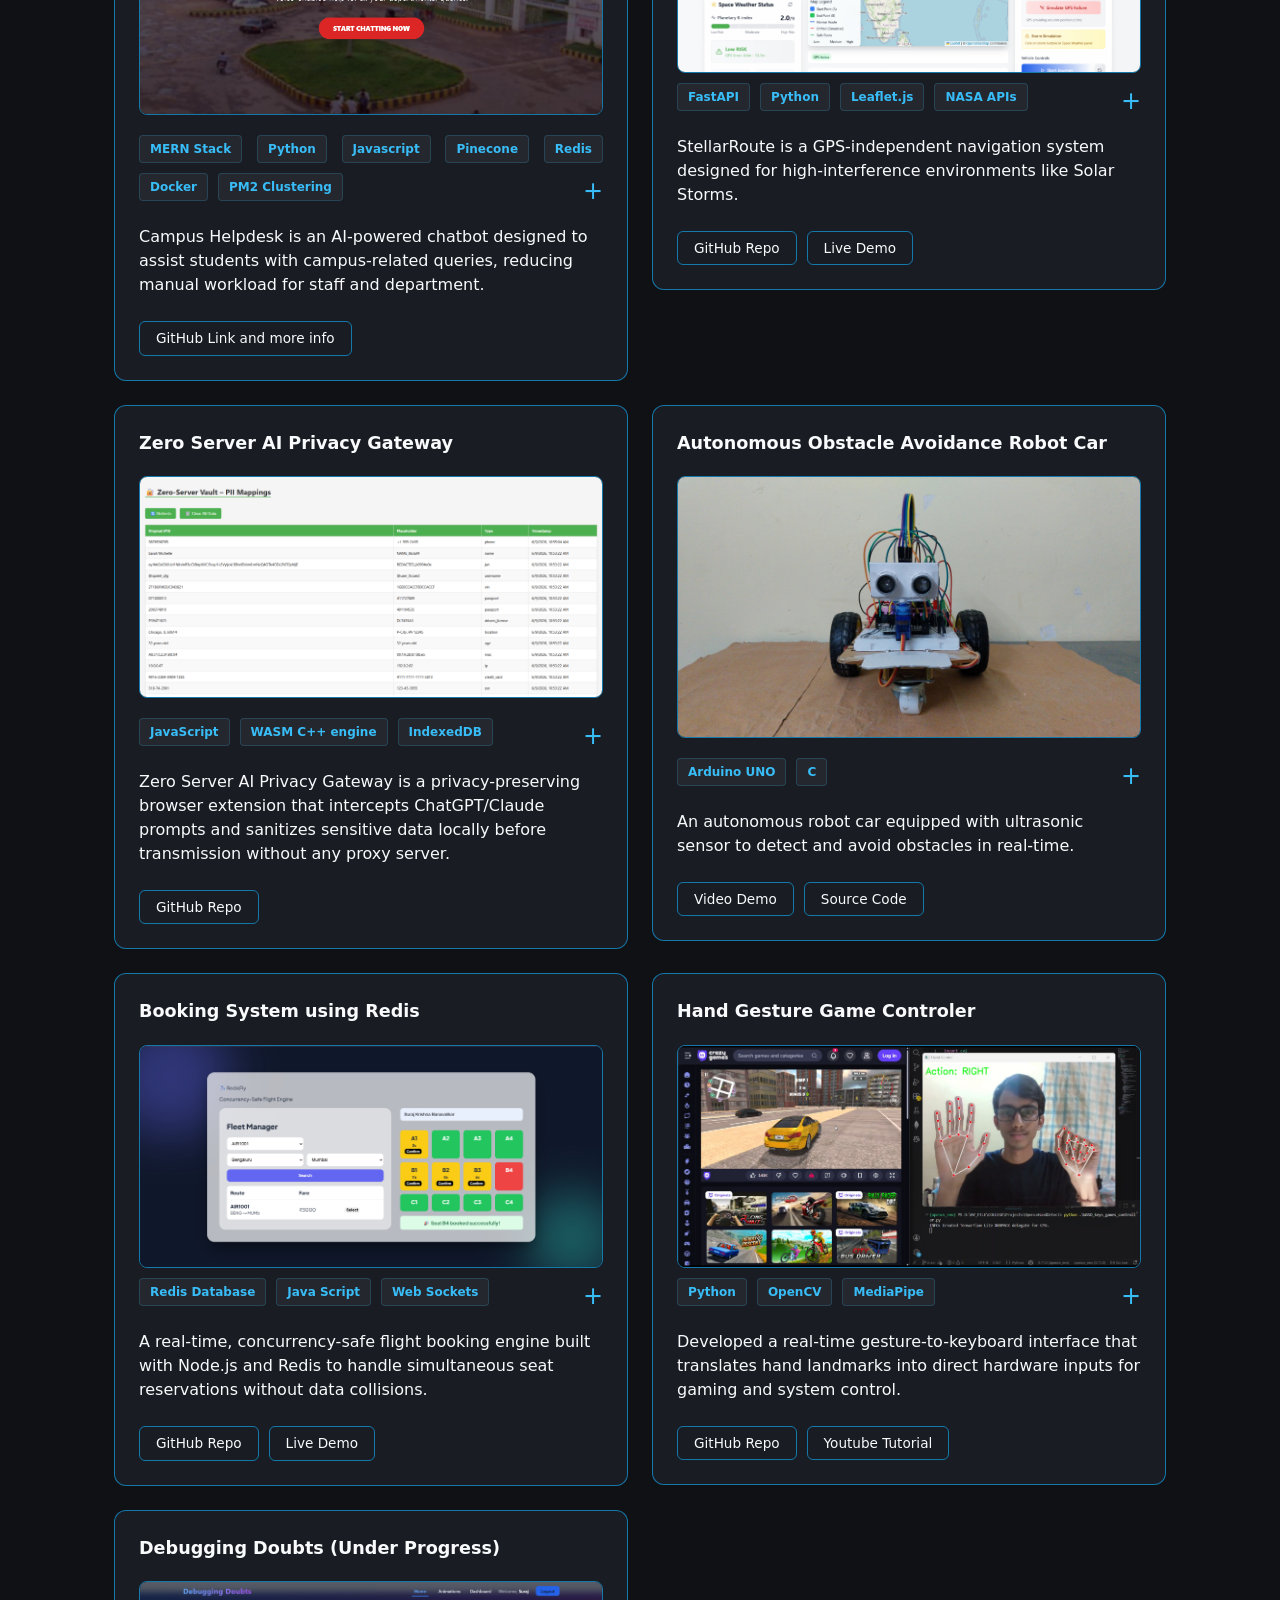
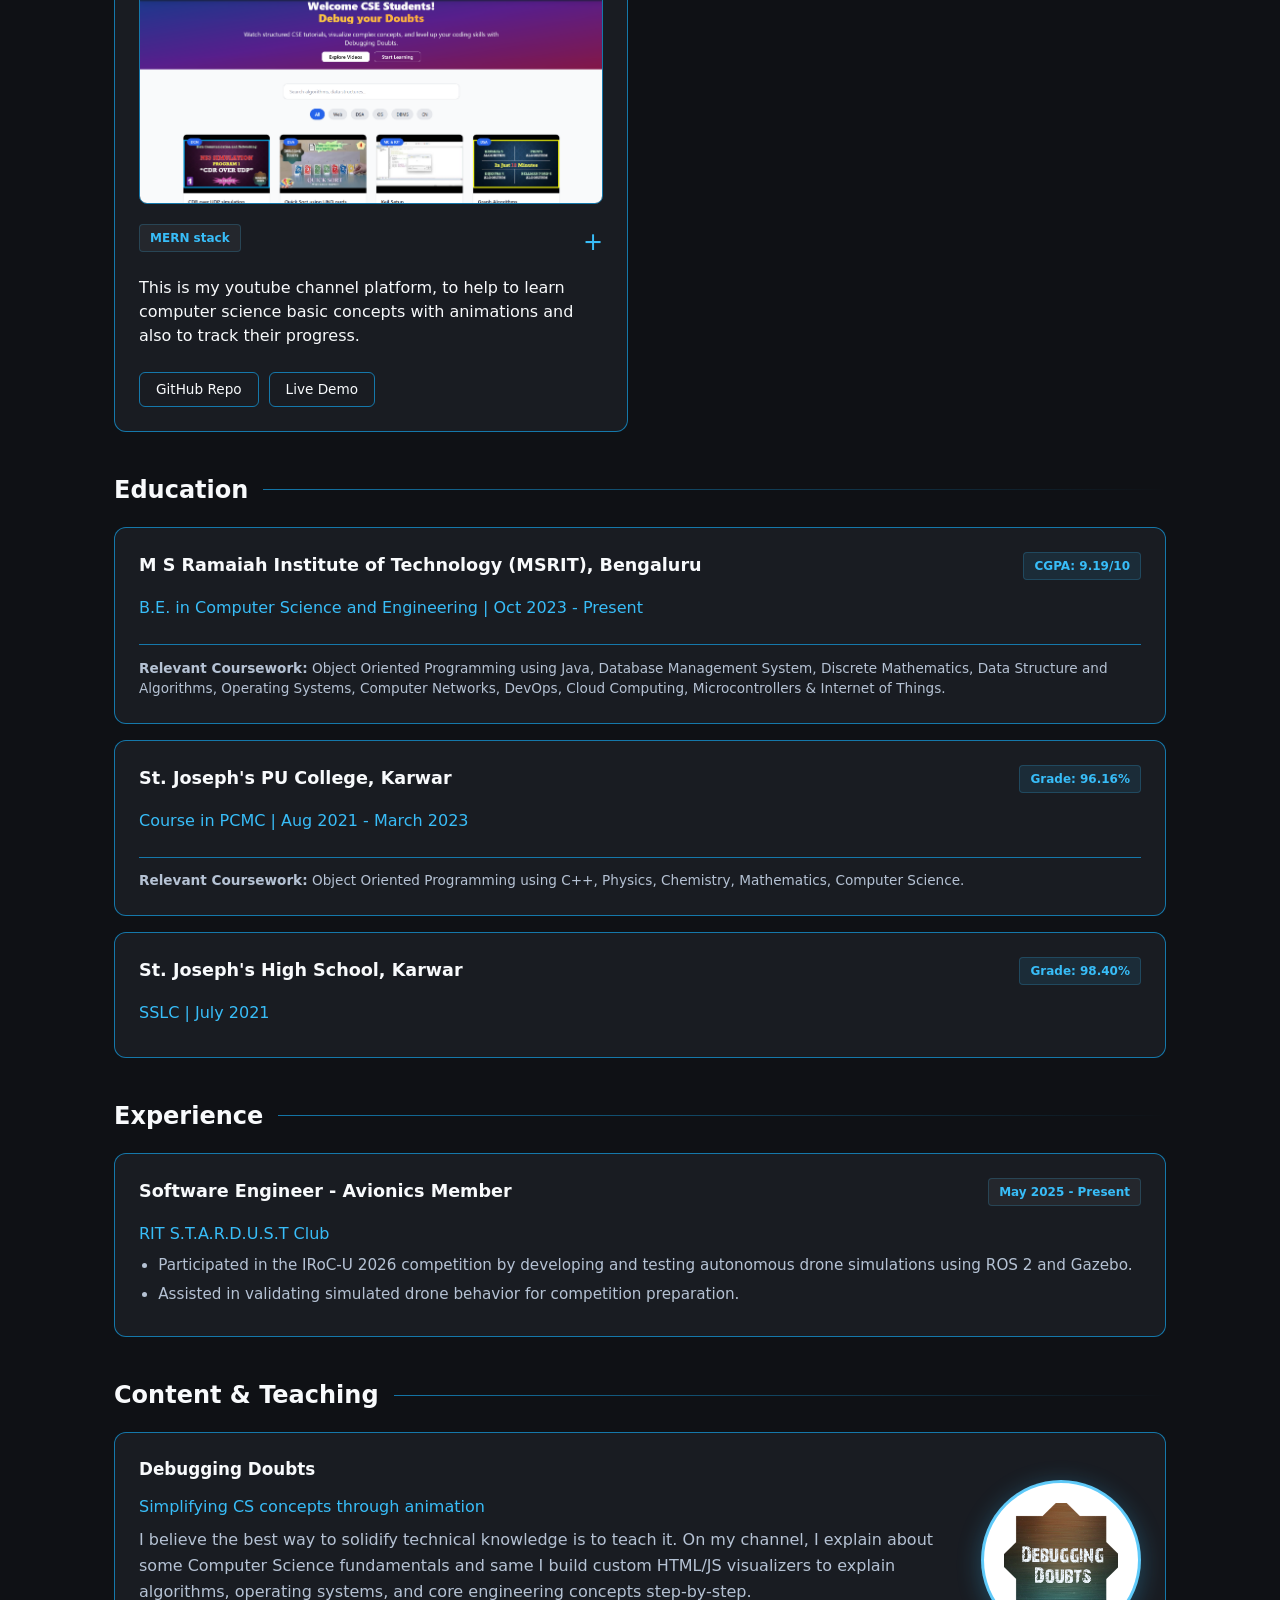
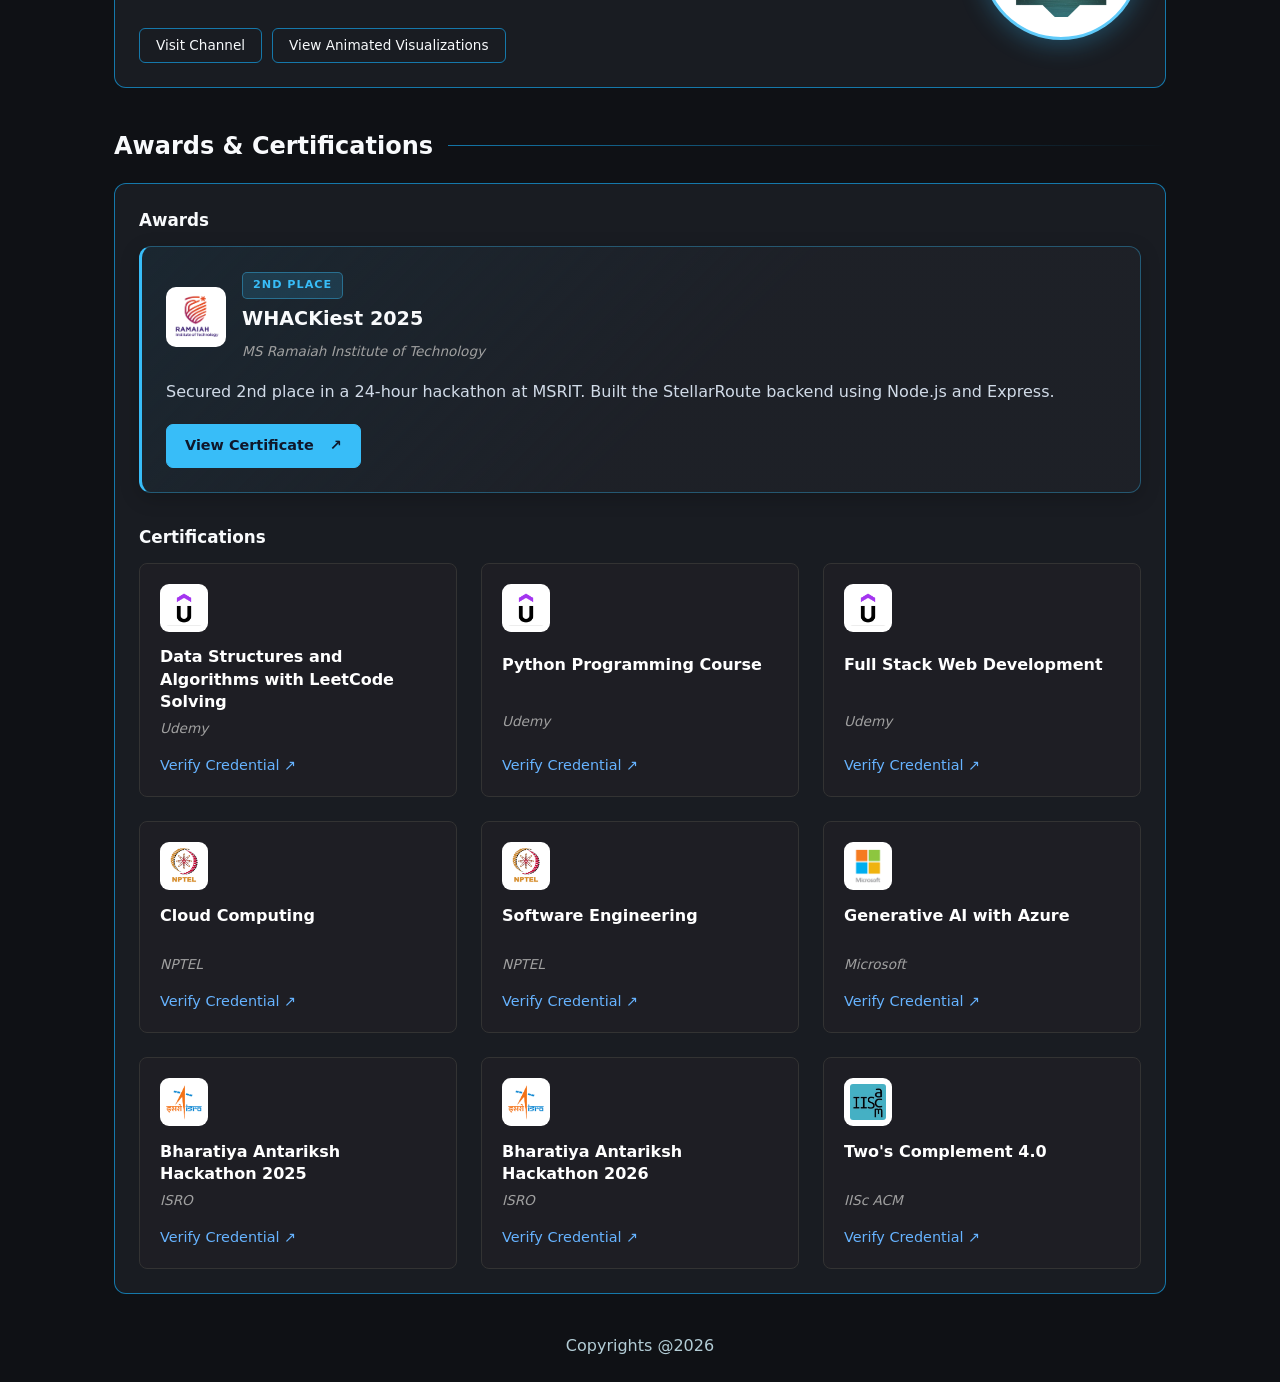
==== commit cddcf56f: "Updates done for broken links" ====
--- a/index.html
+++ b/index.html
@@ -44,7 +44,7 @@
                 <div class="social-links">
                     <a href="https://github.com/surajkb2005" target="_blank">GitHub</a>
                     <a href="https://linkedin.com/in/surajkb2005/" target="_blank">LinkedIn</a>
-                    <a href="https://leetcode.com/u/surajkb2005/" target="_blank">LeetCode</a>
+                    <a href="https://leetcode.com/surajkb2005/" target="_blank">LeetCode</a>
                     <a href="https://www.youtube.com/@DebuggingDoubts" target="_blank">YouTube</a>
 
                     <a href="./public/assets/Suraj_Krishna_Banavalikar_Resume.pdf"
@@ -240,7 +240,8 @@
                         <a href="https://github.com/varun99015/StellarRoute" target="_blank" class="link-btn outline">
                             GitHub Repo
                         </a>
-                        <a href="./pages/stellarroute.html" target="_blank" class="link-btn outline"> Live Demo </a>
+                        <a href="https://sharebeam.net/q/cJjZmpH" target="_blank" class="link-btn outline"> Live Demo
+                        </a>
                     </div>
                 </article>
 
@@ -277,7 +278,7 @@
                         </ul>
                     </div>
                     <div class="card-actions">
-                        <a href="https://github.com/varun99015/ZeroServerAIPrivacyGateway" target="_blank"
+                        <a href="https://github.com/varun99015/Zero-Server-Ai-Privacy-Gateway" target="_blank"
                             class="link-btn outline">
                             GitHub Repo
                         </a>
@@ -311,7 +312,7 @@
                         </ul>
                     </div>
                     <div class="card-actions">
-                        <a href="https://drive.google.com/drive/folders/1vkENqxKg-1w8klSKToabaQNguUJXJGNH?usp=sharing"
+                        <a href="https://drive.google.com/file/d/17pZHVopFjgZnJUE2LameAM9JFyP9vS8x/view?usp=drive_link"
                             target="_blank" class="link-btn outline">
                             Video Demo
                         </a>
@@ -587,14 +588,6 @@
                         </li>
 
                         <li class="cert-card">
-                            <img src="./public/assets/images/logos/isro.png" alt="ISRO Logo" class="cert-logo">
-                            <strong>Bharatiya Antariksh Hackathon 2025</strong>
-                            <span class="cert-issuer">ISRO</span>
-                            <a href="./public/assets/images/BAH2025.png" target="_blank" class="cert-link">Verify
-                                Credential ↗</a>
-                        </li>
-
-                        <li class="cert-card">
                             <img src="./public/assets/images/logos/microsoft.png" alt="Microsoft Logo"
                                 class="cert-logo">
                             <strong>Generative AI with Azure</strong>
@@ -603,6 +596,30 @@
                                 Credential ↗</a>
                         </li>
 
+                        <li class="cert-card">
+                            <img src="./public/assets/images/logos/isro.png" alt="ISRO Logo" class="cert-logo">
+                            <strong>Bharatiya Antariksh Hackathon 2025</strong>
+                            <span class="cert-issuer">ISRO</span>
+                            <a href="./public/assets/images/BAH2025.png" target="_blank" class="cert-link">Verify
+                                Credential ↗</a>
+                        </li>
+
+                        <li class="cert-card">
+                            <img src="./public/assets/images/logos/isro.png" alt="ISRO Logo" class="cert-logo">
+                            <strong>Bharatiya Antariksh Hackathon 2026</strong>
+                            <span class="cert-issuer">ISRO</span>
+                            <a href="./public/assets/images/BAH2026.png" target="_blank" class="cert-link">Verify
+                                Credential ↗</a>
+                        </li>
+
+                        <li class="cert-card">
+                            <img src="./public/assets/images/logos/iiscAcm.jpg" alt="IISc ACM Logo" class="cert-logo">
+                            <strong>Two's Complement 4.0</strong>
+                            <span class="cert-issuer">IISc ACM</span>
+                            <a href="./public/assets/images/TwosComplement.png" target="_blank" class="cert-link">Verify
+                                Credential ↗</a>
+                        </li>
+
                     </ul>
                 </div>
             </div>
